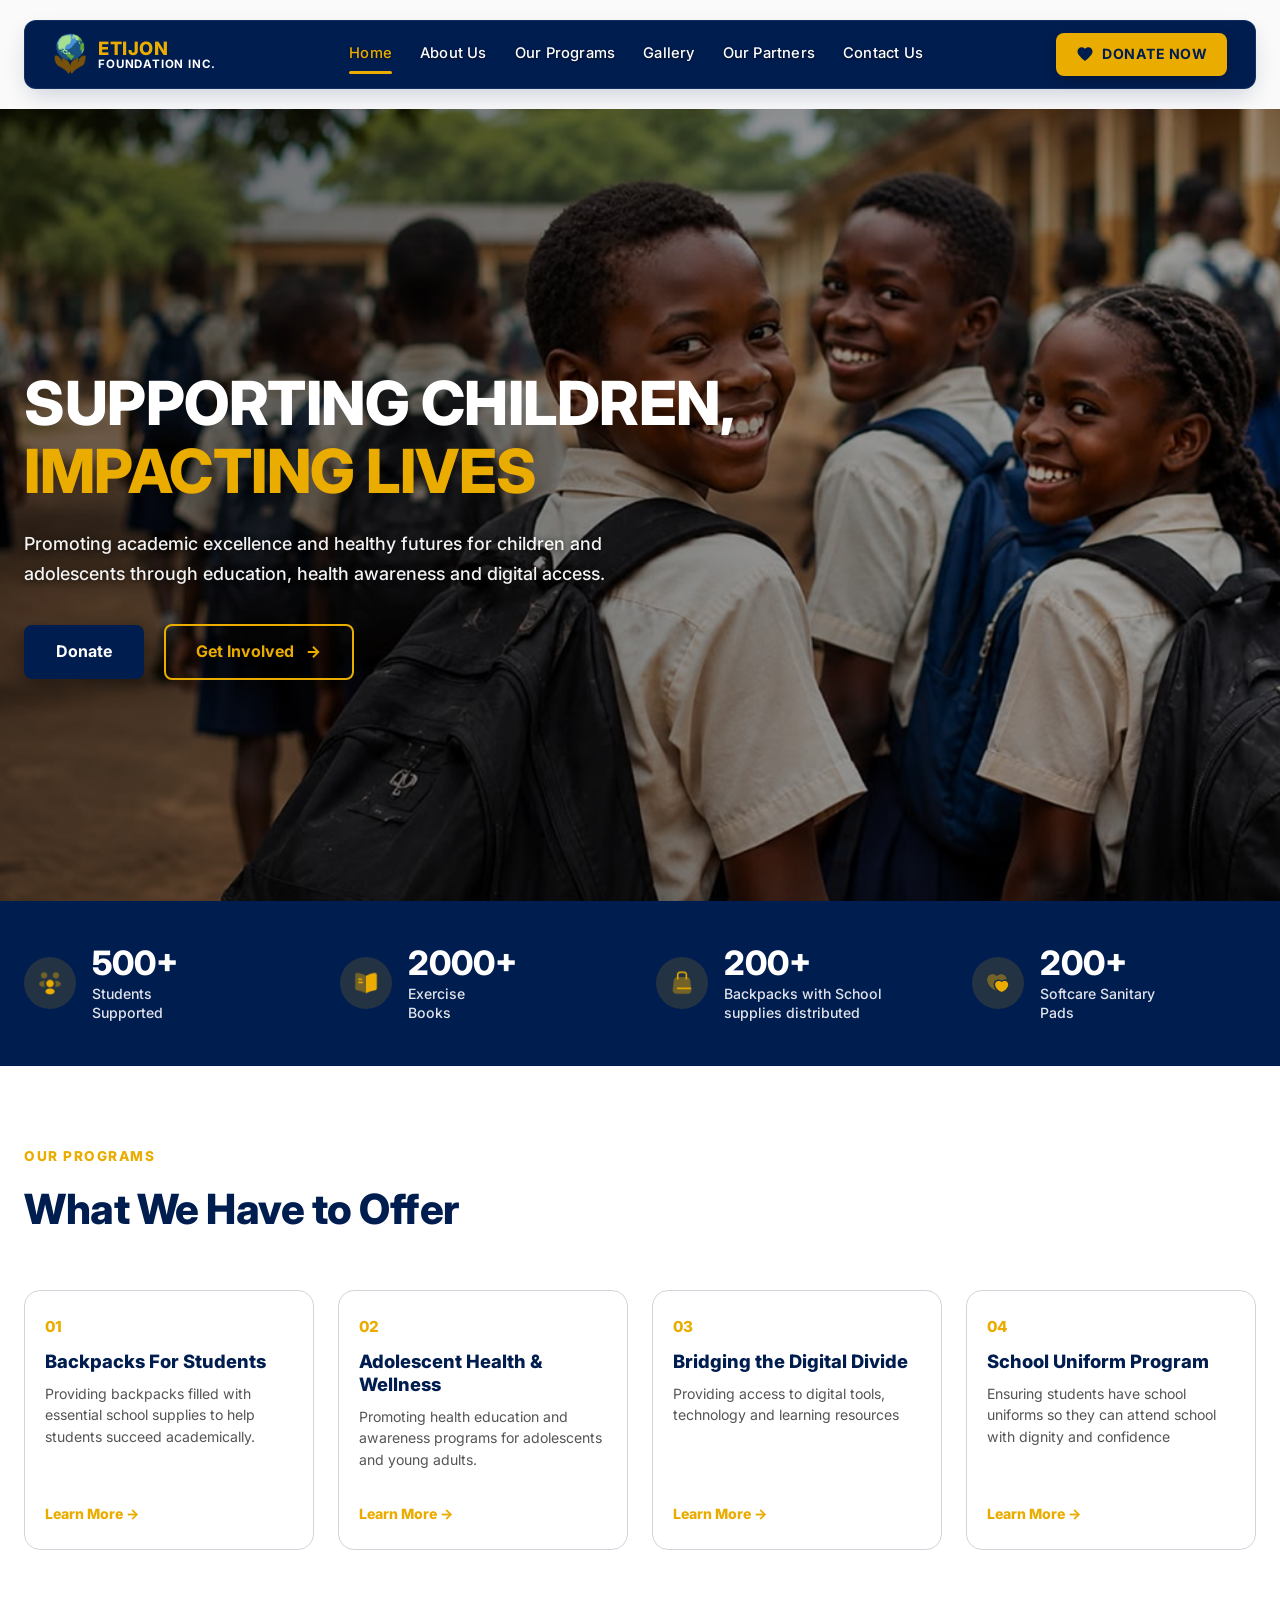
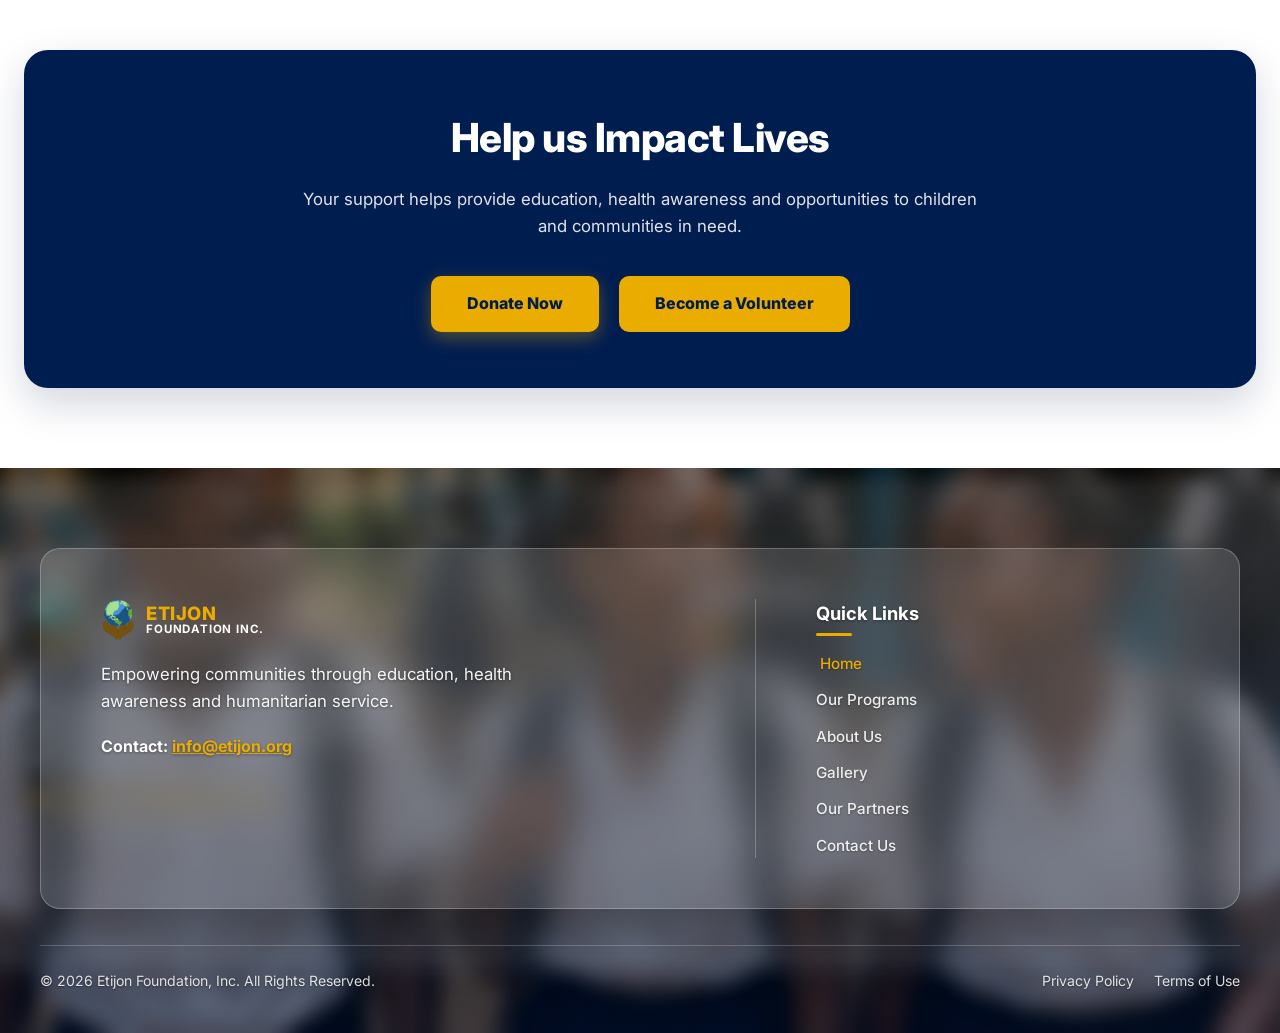
==== index.html @ 8245d009 "Add cache buster ?v=100 for home.css and verify exact 4-column Figma card grid" ====
<!DOCTYPE html>
<html lang="en">
<head>
  <meta charset="UTF-8">
  <meta name="viewport" content="width=device-width, initial-scale=1.0">
  <title>Etijon Foundation — Supporting Children, Impacting Lives</title>
  <meta name="description" content="Etijon Foundation Inc. is a registered 501(c)(3) non-profit organization dedicated to supporting children and adolescents through education, health awareness, and digital access.">
  
  <!-- Google Fonts: Inter -->
  <link rel="preconnect" href="https://fonts.googleapis.com">
  <link rel="preconnect" href="https://fonts.gstatic.com" crossorigin>
  <link href="https://fonts.googleapis.com/css2?family=Inter:wght@400;500;600;700;800&display=swap" rel="stylesheet">
  
  <!-- CSS Stylesheets -->
  <link rel="stylesheet" href="assets/css/variables.css">
  <link rel="stylesheet" href="assets/css/components.css">
  <link rel="stylesheet" href="assets/css/home.css?v=100">
</head>
<body>

  <!-- Dynamic Site Header -->
  <header class="site-header" id="header-placeholder"></header>

  <!-- Hero Section (Exact Figma Match) -->
  <section class="hero-section">
    <div class="hero-container">
      <div class="hero-content">
        <h1 class="hero-title">
          SUPPORTING CHILDREN,<br>
          <span class="text-gold">IMPACTING LIVES</span>
        </h1>
        <p class="hero-subtitle">
          Promoting academic excellence and healthy futures for children and adolescents through education, health awareness and digital access.
        </p>
        <div class="hero-actions">
          <a href="https://www.zeffy.com/en-US/donation-form/donate-to-change-lives-7439" target="_blank" rel="noopener noreferrer" class="btn-hero-primary">Donate</a>
          <a href="get-involved.html" class="btn-hero-outline">
            Get Involved
            <svg width="18" height="18" viewBox="0 0 24 24" fill="none" stroke="currentColor" stroke-width="2.5"><path d="M5 12h14M12 5l7 7-7 7"/></svg>
          </a>
        </div>
      </div>
    </div>
  </section>

  <!-- Impact Stats Banner (Exact Figma Match) -->
  <section class="impact-stats-section">
    <div class="stats-container">
      
      <!-- Stat 1 -->
      <div class="stat-card">
        <div class="stat-icon-wrapper">
          <img src="assets/images/icons/people.png" alt="Students Supported" class="stat-icon-img">
        </div>
        <div class="stat-info">
          <span class="stat-number">500+</span>
          <span class="stat-label">Students<br>Supported</span>
        </div>
      </div>

      <!-- Stat 2 -->
      <div class="stat-card">
        <div class="stat-icon-wrapper">
          <img src="assets/images/icons/book.png" alt="Exercise Books" class="stat-icon-img">
        </div>
        <div class="stat-info">
          <span class="stat-number">2000+</span>
          <span class="stat-label">Exercise<br>Books</span>
        </div>
      </div>

      <!-- Stat 3 -->
      <div class="stat-card">
        <div class="stat-icon-wrapper">
          <img src="assets/images/icons/shopping-bag.png" alt="Backpacks Distributed" class="stat-icon-img">
        </div>
        <div class="stat-info">
          <span class="stat-number">200+</span>
          <span class="stat-label">Backpacks with School<br>supplies distributed</span>
        </div>
      </div>

      <!-- Stat 4 -->
      <div class="stat-card">
        <div class="stat-icon-wrapper">
          <img src="assets/images/icons/lovely.png" alt="Sanitary Pads" class="stat-icon-img">
        </div>
        <div class="stat-info">
          <span class="stat-number">200+</span>
          <span class="stat-label">Softcare Sanitary<br>Pads</span>
        </div>
      </div>

    </div>
  </section>

  <!-- Our Programs Section (Exact Figma 4-Column Outline Cards) -->
  <section class="home-programs-section">
    <div class="section-container">
      
      <span class="section-badge">OUR PROGRAMS</span>
      <h2 class="section-heading">What We Have to Offer</h2>

      <div class="programs-4col-grid">
        
        <!-- Card 01: Backpacks For Students -->
        <a href="our-programs.html" class="program-outline-card">
          <div>
            <div class="card-num">01</div>
            <h3 class="card-title">Backpacks For Students</h3>
            <p class="card-desc">Providing backpacks filled with essential school supplies to help students succeed academically.</p>
          </div>
          <div class="card-bottom-row">
            <span class="card-link-text">Learn More &rarr;</span>
          </div>
        </a>

        <!-- Card 02: Adolescent Health & Wellness -->
        <a href="our-programs.html" class="program-outline-card">
          <div>
            <div class="card-num">02</div>
            <h3 class="card-title">Adolescent Health & Wellness</h3>
            <p class="card-desc">Promoting health education and awareness programs for adolescents and young adults.</p>
          </div>
          <div class="card-bottom-row">
            <span class="card-link-text">Learn More &rarr;</span>
          </div>
        </a>

        <!-- Card 03: Bridging the Digital Divide -->
        <a href="our-programs.html" class="program-outline-card">
          <div>
            <div class="card-num">03</div>
            <h3 class="card-title">Bridging the Digital Divide</h3>
            <p class="card-desc">Providing access to digital tools, technology and learning resources</p>
          </div>
          <div class="card-bottom-row">
            <span class="card-link-text">Learn More &rarr;</span>
          </div>
        </a>

        <!-- Card 04: School Uniform Program -->
        <a href="our-programs.html" class="program-outline-card">
          <div>
            <div class="card-num">04</div>
            <h3 class="card-title">School Uniform Program</h3>
            <p class="card-desc">Ensuring students have school uniforms so they can attend school with dignity and confidence</p>
          </div>
          <div class="card-bottom-row">
            <span class="card-link-text">Learn More &rarr;</span>
          </div>
        </a>

      </div>

    </div>
  </section>

  <!-- CTA Banner Section (Help Us Impact Lives - Exact Figma Match) -->
  <section class="cta-banner-section">
    <div class="cta-banner-container">
      <div class="cta-banner-card">
        <h2 class="cta-banner-heading">Help us Impact Lives</h2>
        <p class="cta-banner-subtitle">
          Your support helps provide education, health awareness and opportunities to children and communities in need.
        </p>
        <div class="cta-banner-actions">
          <a href="https://www.zeffy.com/en-US/donation-form/donate-to-change-lives-7439" target="_blank" rel="noopener noreferrer" class="btn-cta-gold">Donate Now</a>
          <a href="get-involved.html" class="btn-cta-gold-outline">Become a Volunteer</a>
        </div>
      </div>
    </div>
  </section>

  <!-- Dynamic Site Footer -->
  <footer class="site-footer" id="footer-placeholder"></footer>

  <!-- Component Inserter Script -->
  <script src="assets/js/header-footer.js"></script>

</body>
</html>
---- assets/css/variables.css ----
/* Etijon Foundation Design Tokens & Global CSS Variables */
@import url('https://fonts.googleapis.com/css2?family=Inter:wght@300;400;500;600;700;800;900&display=swap');

:root {
  /* Strict User Design Tokens */
  --primary-color: #001D50;
  --secondary-color: #EBAC00;
  --bg-color: #1E1E1E;
  --font-family: 'Inter', sans-serif;

  /* Neutral & Functional Colors */
  --white: #FFFFFF;
  --dark-text: #0F172A;
  --body-text: #334155;
  --muted-text: #64748B;
  --card-bg: #FFFBEB;
  --border-color: #E2E8F0;

  /* Component Dimensions & Accents */
  --nav-height: 80px;
  --radius-sm: 8px;
  --radius-md: 12px;
  --radius-lg: 20px;
  --transition-fast: 0.2s ease;
  --shadow-sm: 0 4px 6px -1px rgba(0, 0, 0, 0.1), 0 2px 4px -1px rgba(0, 0, 0, 0.06);
  --shadow-md: 0 10px 25px -5px rgba(0, 29, 80, 0.2);
  --shadow-lg: 0 20px 30px -10px rgba(0, 0, 0, 0.25);
}

*, *::before, *::after {
  box-sizing: border-box;
  margin: 0;
  padding: 0;
}

html {
  font-family: var(--font-family);
  font-size: 16px;
  scroll-behavior: smooth;
  background-color: var(--bg-color);
  color: var(--dark-text);
}

body {
  font-family: var(--font-family);
  line-height: 1.6;
  background-color: #FAFAFA;
  color: var(--body-text);
  overflow-x: hidden;
  min-height: 100vh;
  display: flex;
  flex-direction: column;
}

a {
  text-decoration: none;
  color: inherit;
  transition: color var(--transition-fast);
}

ul, ol {
  list-style: none;
}

img {
  max-width: 100%;
  height: auto;
  display: block;
}

button, input, textarea, select {
  font-family: inherit;
}
---- assets/css/components.css ----
/* Etijon Foundation Header & Footer Reusable Components CSS */

/* ==========================================================================
   SITE HEADER & NAVIGATION
   ========================================================================== */
.site-header {
  position: relative;
  top: 0;
  left: 0;
  width: 100%;
  z-index: 1000;
  padding: 20px 24px;
}

.header-container {
  max-width: 1280px;
  margin: 0 auto;
}

.main-nav {
  background-color: var(--primary-color);
  border-radius: var(--radius-md);
  padding: 12px 28px;
  display: flex;
  align-items: center;
  justify-content: space-between;
  box-shadow: var(--shadow-md);
  border: 1px solid rgba(255, 255, 255, 0.08);
}

.nav-brand {
  display: flex;
  align-items: center;
  gap: 12px;
  text-decoration: none;
}

.brand-logo-img {
  height: 42px;
  width: auto;
  object-fit: contain;
}

.brand-text {
  display: flex;
  flex-direction: column;
  line-height: 1.1;
}

.brand-name-gold {
  font-size: 1.15rem;
  font-weight: 800;
  color: var(--secondary-color);
  letter-spacing: 0.5px;
}

.brand-name-sub {
  font-size: 0.72rem;
  font-weight: 700;
  color: var(--white);
  letter-spacing: 0.8px;
}

.nav-menu {
  display: flex;
  align-items: center;
  gap: 28px;
}

.nav-link {
  color: var(--white);
  font-size: 0.92rem;
  font-weight: 500;
  padding: 6px 0;
  position: relative;
  white-space: nowrap;
  letter-spacing: 0.2px;
  text-shadow: 0 1px 3px rgba(0, 0, 0, 0.6);
}

.nav-link:hover,
.nav-link.active {
  color: var(--secondary-color);
}

.nav-link.active::after {
  content: '';
  position: absolute;
  bottom: -2px;
  left: 0;
  width: 100%;
  height: 3px;
  background-color: var(--secondary-color);
  border-radius: 2px;
}

.nav-actions {
  display: flex;
  align-items: center;
  gap: 16px;
}

.btn-donate-nav {
  background-color: var(--secondary-color);
  color: var(--primary-color);
  font-size: 0.88rem;
  font-weight: 700;
  padding: 10px 20px;
  border-radius: var(--radius-sm);
  display: inline-flex;
  align-items: center;
  gap: 8px;
  text-transform: uppercase;
  letter-spacing: 0.5px;
  box-shadow: 0 4px 12px rgba(0, 0, 0, 0.25);
  transition: transform var(--transition-fast), background-color var(--transition-fast);
}

.btn-donate-nav:hover {
  background-color: #f5b800;
  transform: translateY(-1px);
}

/* Mobile Nav Toggle Button */
.mobile-nav-toggle {
  display: none;
  background: transparent;
  border: none;
  color: var(--white);
  font-size: 1.6rem;
  cursor: pointer;
  padding: 4px;
}

/* Transparent Header Override for Homepage Hero Overlay */
header.site-header.hero-overlay {
  position: absolute !important;
  top: 0 !important;
  left: 0 !important;
  width: 100% !important;
  z-index: 1000 !important;
  background: transparent !important;
  background-color: transparent !important;
  padding: 24px 0 !important;
}

header.site-header.hero-overlay .main-nav {
  background: transparent !important;
  background-color: transparent !important;
  box-shadow: none !important;
  border: none !important;
  padding: 12px 0 !important;
}

/* Responsive Navigation */
@media (max-width: 992px) {
  .mobile-nav-toggle {
    display: block;
  }

  .nav-menu {
    position: fixed;
    top: 90px;
    left: 24px;
    right: 24px;
    background-color: var(--primary-color);
    border-radius: var(--radius-md);
    padding: 24px;
    flex-direction: column;
    align-items: flex-start;
    gap: 18px;
    box-shadow: var(--shadow-lg);
    border: 1px solid rgba(255, 255, 255, 0.1);
    display: none;
    z-index: 999;
  }

  .nav-menu.open {
    display: flex;
  }

  .nav-actions {
    margin-left: auto;
  }
}

/* ==========================================================================
   SITE FOOTER (EXACT MATCH FOR components_preview_full_1785346029315.png)
   ========================================================================== */
.site-footer {
  position: relative;
  width: 100%;
  background: url('../images/footer-bg.jpg') center center / cover no-repeat;
  padding: 80px 24px 40px;
  margin-top: auto;
  overflow: hidden;
}

.site-footer::before {
  content: '';
  position: absolute;
  inset: 0;
  background: linear-gradient(180deg, rgba(0, 0, 0, 0.15) 0%, rgba(0, 29, 80, 0.35) 100%);
  z-index: 1;
}

.footer-glass-card {
  position: relative;
  z-index: 2;
  max-width: 1200px;
  margin: 0 auto;
  background: rgba(255, 255, 255, 0.12);
  backdrop-filter: blur(14px);
  -webkit-backdrop-filter: blur(14px);
  border: 1px solid rgba(255, 255, 255, 0.25);
  border-radius: var(--radius-lg);
  padding: 50px 60px;
  color: var(--white);
  display: grid;
  grid-template-columns: 1.4fr 1fr;
  gap: 60px;
  box-shadow: 0 20px 40px rgba(0, 0, 0, 0.25);
}

.footer-brand-col {
  display: flex;
  flex-direction: column;
  gap: 20px;
}

.footer-logo {
  display: flex;
  align-items: center;
  gap: 12px;
  text-decoration: none;
}

.footer-tagline {
  font-size: 1.05rem;
  line-height: 1.6;
  color: rgba(255, 255, 255, 0.95);
  max-width: 440px;
  font-weight: 400;
  text-shadow: 0 1px 3px rgba(0, 0, 0, 0.4);
}

.footer-contact-link {
  font-size: 1rem;
  font-weight: 700;
  color: var(--white);
  text-shadow: 0 1px 3px rgba(0, 0, 0, 0.4);
}

.footer-contact-link span {
  color: var(--secondary-color);
}

.footer-links-col {
  display: flex;
  flex-direction: column;
  gap: 16px;
  border-left: 1px solid rgba(255, 255, 255, 0.25);
  padding-left: 60px;
}

.footer-heading {
  font-size: 1.15rem;
  font-weight: 700;
  color: var(--white);
  position: relative;
  padding-bottom: 8px;
  text-shadow: 0 1px 3px rgba(0, 0, 0, 0.4);
}

.footer-heading::after {
  content: '';
  position: absolute;
  bottom: 0;
  left: 0;
  width: 36px;
  height: 3px;
  background-color: var(--secondary-color);
  border-radius: 2px;
}

.footer-links-list {
  display: flex;
  flex-direction: column;
  gap: 12px;
}

.footer-link {
  color: rgba(255, 255, 255, 0.9);
  font-size: 0.95rem;
  font-weight: 500;
  text-shadow: 0 1px 2px rgba(0, 0, 0, 0.3);
  transition: color var(--transition-fast), padding-left var(--transition-fast);
}

.footer-link:hover,
.footer-link.active {
  color: var(--secondary-color);
  padding-left: 4px;
}

.footer-bottom {
  position: relative;
  z-index: 2;
  max-width: 1200px;
  margin: 36px auto 0;
  padding-top: 24px;
  border-top: 1px solid rgba(255, 255, 255, 0.2);
  display: flex;
  justify-content: space-between;
  align-items: center;
  color: rgba(255, 255, 255, 0.85);
  font-size: 0.88rem;
  text-shadow: 0 1px 2px rgba(0, 0, 0, 0.4);
}

.footer-bottom-links {
  display: flex;
  gap: 20px;
}

.footer-bottom-links a {
  color: rgba(255, 255, 255, 0.85);
}

.footer-bottom-links a:hover {
  color: var(--secondary-color);
}

@media (max-width: 768px) {
  .footer-glass-card {
    grid-template-columns: 1fr;
    padding: 36px 28px;
    gap: 36px;
  }

  .footer-links-col {
    border-left: none;
    padding-left: 0;
    border-top: 1px solid rgba(255, 255, 255, 0.25);
    padding-top: 28px;
  }

  .footer-bottom {
    flex-direction: column;
    gap: 12px;
    text-align: center;
  }
}
---- assets/css/home.css ----
/* Etijon Foundation - Homepage Specific Styles (Exact Figma Match) */

/* ==========================================================================
   HERO SECTION (EXACT FIGMA MATCH)
   ========================================================================== */
.hero-section {
  position: relative;
  width: 100%;
  min-height: 88vh;
  background: url('../images/hero-bg.jpg') center center / cover no-repeat;
  display: flex;
  align-items: center;
  overflow: hidden;
}

.hero-container {
  position: relative;
  z-index: 2;
  width: 100%;
  max-width: 1280px;
  margin: 0 auto;
  padding: 120px 24px 80px;
  color: var(--white);
}

.hero-content {
  max-width: 780px;
}

.hero-title {
  font-size: 3.8rem;
  font-weight: 800;
  line-height: 1.12;
  letter-spacing: -0.5px;
  color: var(--white);
  margin-bottom: 24px;
}

.text-gold {
  color: var(--secondary-color);
}

.hero-subtitle {
  font-size: 1.12rem;
  line-height: 1.65;
  color: rgba(255, 255, 255, 0.95);
  max-width: 660px;
  margin-bottom: 36px;
  font-weight: 500;
  text-shadow: 0 1px 6px rgba(0, 0, 0, 0.75);
}

.hero-actions {
  display: flex;
  align-items: center;
  gap: 20px;
  flex-wrap: wrap;
}

.btn-hero-primary {
  background-color: var(--primary-color);
  color: var(--white);
  font-size: 1rem;
  font-weight: 700;
  padding: 14px 32px;
  border-radius: 8px;
  display: inline-flex;
  align-items: center;
  gap: 10px;
  text-decoration: none;
  box-shadow: 0 8px 20px rgba(0, 0, 0, 0.4);
  transition: transform var(--transition-fast), background-color var(--transition-fast);
}

.btn-hero-primary:hover {
  background-color: #00286e;
  transform: translateY(-2px);
}

.btn-hero-outline {
  background: transparent;
  color: var(--secondary-color);
  border: 2px solid var(--secondary-color);
  font-size: 1rem;
  font-weight: 700;
  padding: 13px 30px;
  border-radius: 8px;
  text-decoration: none;
  display: inline-flex;
  align-items: center;
  gap: 10px;
  transition: all var(--transition-fast);
}

.btn-hero-outline:hover {
  background-color: var(--secondary-color);
  color: var(--primary-color);
  transform: translateY(-2px);
}

/* ==========================================================================
   IMPACT STATS BANNER (DARK NAVY BACKGROUND)
   ========================================================================== */
.impact-stats-section {
  background-color: var(--primary-color);
  padding: 44px 24px;
}

.stats-container {
  max-width: 1280px;
  margin: 0 auto;
  display: grid;
  grid-template-columns: repeat(4, 1fr);
  gap: 32px;
}

.stat-card {
  display: flex;
  align-items: center;
  gap: 16px;
  color: var(--white);
}

.stat-icon-wrapper {
  width: 52px;
  height: 52px;
  border-radius: 50%;
  background: rgba(235, 172, 0, 0.15);
  display: flex;
  align-items: center;
  justify-content: center;
  flex-shrink: 0;
}

.stat-icon-img {
  width: 26px;
  height: 26px;
  object-fit: contain;
}

.stat-info {
  display: flex;
  flex-direction: column;
}

.stat-number {
  font-size: 2.1rem;
  font-weight: 800;
  color: var(--white);
  line-height: 1.1;
}

.stat-label {
  font-size: 0.88rem;
  color: rgba(255, 255, 255, 0.88);
  margin-top: 4px;
  font-weight: 500;
  line-height: 1.3;
}

/* ==========================================================================
   OUR PROGRAMS SECTION (EXACT FIGMA 4-COLUMN OUTLINE CARDS)
   ========================================================================== */
.home-programs-section {
  padding: 80px 24px 100px;
  background-color: #FFFFFF;
}

.section-container {
  max-width: 1280px;
  margin: 0 auto;
}

.section-badge {
  color: var(--secondary-color);
  font-size: 0.85rem;
  font-weight: 800;
  text-transform: uppercase;
  letter-spacing: 1.5px;
  margin-bottom: 8px;
  display: block;
}

.section-heading {
  font-size: 2.6rem;
  font-weight: 800;
  color: var(--primary-color);
  margin-bottom: 48px;
  letter-spacing: -0.5px;
}

.programs-4col-grid {
  display: grid;
  grid-template-columns: repeat(4, 1fr);
  gap: 24px;
}

.program-outline-card {
  background: #FFFFFF;
  border: 1.5px solid #D1D5DB;
  border-radius: 16px;
  padding: 24px 20px;
  display: flex;
  flex-direction: column;
  justify-content: space-between;
  text-decoration: none;
  color: inherit;
  transition: transform var(--transition-fast), border-color var(--transition-fast), box-shadow var(--transition-fast);
  min-height: 260px;
}

.program-outline-card:hover {
  transform: translateY(-4px);
  border-color: var(--secondary-color);
  box-shadow: 0 12px 28px rgba(0, 29, 80, 0.1);
}

.card-num {
  font-size: 0.95rem;
  font-weight: 800;
  color: var(--secondary-color);
  margin-bottom: 10px;
}

.card-title {
  font-size: 1.15rem;
  font-weight: 800;
  color: var(--primary-color);
  line-height: 1.25;
  margin-bottom: 10px;
}

.card-desc {
  font-size: 0.88rem;
  line-height: 1.55;
  color: #555555;
  margin-bottom: 20px;
}

.card-bottom-row {
  display: flex;
  align-items: center;
  justify-content: space-between;
}

.card-link-text {
  font-size: 0.88rem;
  font-weight: 800;
  color: var(--secondary-color);
  display: inline-flex;
  align-items: center;
  gap: 4px;
}

.card-thumb-img {
  height: 60px;
  width: auto;
  max-width: 80px;
  object-fit: contain;
}

/* ==========================================================================
   CTA BANNER SECTION (HELP US IMPACT LIVES - EXACT FIGMA MATCH)
   ========================================================================== */
.cta-banner-section {
  padding: 0 24px 80px;
  background-color: #FFFFFF;
}

.cta-banner-container {
  max-width: 1280px;
  margin: 0 auto;
}

.cta-banner-card {
  background-color: var(--primary-color);
  border-radius: 24px;
  padding: 56px 40px;
  text-align: center;
  color: var(--white);
  box-shadow: 0 16px 40px rgba(0, 29, 80, 0.18);
}

.cta-banner-heading {
  font-size: 2.5rem;
  font-weight: 800;
  color: var(--white);
  margin-bottom: 16px;
  letter-spacing: -0.5px;
}

.cta-banner-subtitle {
  font-size: 1.05rem;
  color: rgba(255, 255, 255, 0.88);
  max-width: 680px;
  margin: 0 auto 36px;
  line-height: 1.6;
}

.cta-banner-actions {
  display: flex;
  align-items: center;
  justify-content: center;
  gap: 20px;
  flex-wrap: wrap;
}

.btn-cta-gold {
  background-color: var(--secondary-color);
  color: var(--primary-color);
  font-size: 1rem;
  font-weight: 800;
  padding: 15px 36px;
  border-radius: 10px;
  text-decoration: none;
  transition: transform var(--transition-fast), background-color var(--transition-fast);
  box-shadow: 0 6px 18px rgba(235, 172, 0, 0.35);
}

.btn-cta-gold:hover {
  background-color: #ffc21a;
  transform: translateY(-2px);
}

.btn-cta-gold-outline {
  background-color: var(--secondary-color);
  color: var(--primary-color);
  font-size: 1rem;
  font-weight: 800;
  padding: 15px 36px;
  border-radius: 10px;
  text-decoration: none;
  transition: transform var(--transition-fast), background-color var(--transition-fast);
}

.btn-cta-gold-outline:hover {
  background-color: #ffc21a;
  transform: translateY(-2px);
}

/* Responsive Grid */
@media (max-width: 1024px) {
  .programs-4col-grid,
  .stats-container {
    grid-template-columns: repeat(2, 1fr);
  }
}

@media (max-width: 640px) {
  .programs-4col-grid,
  .stats-container {
    grid-template-columns: 1fr;
  }
}
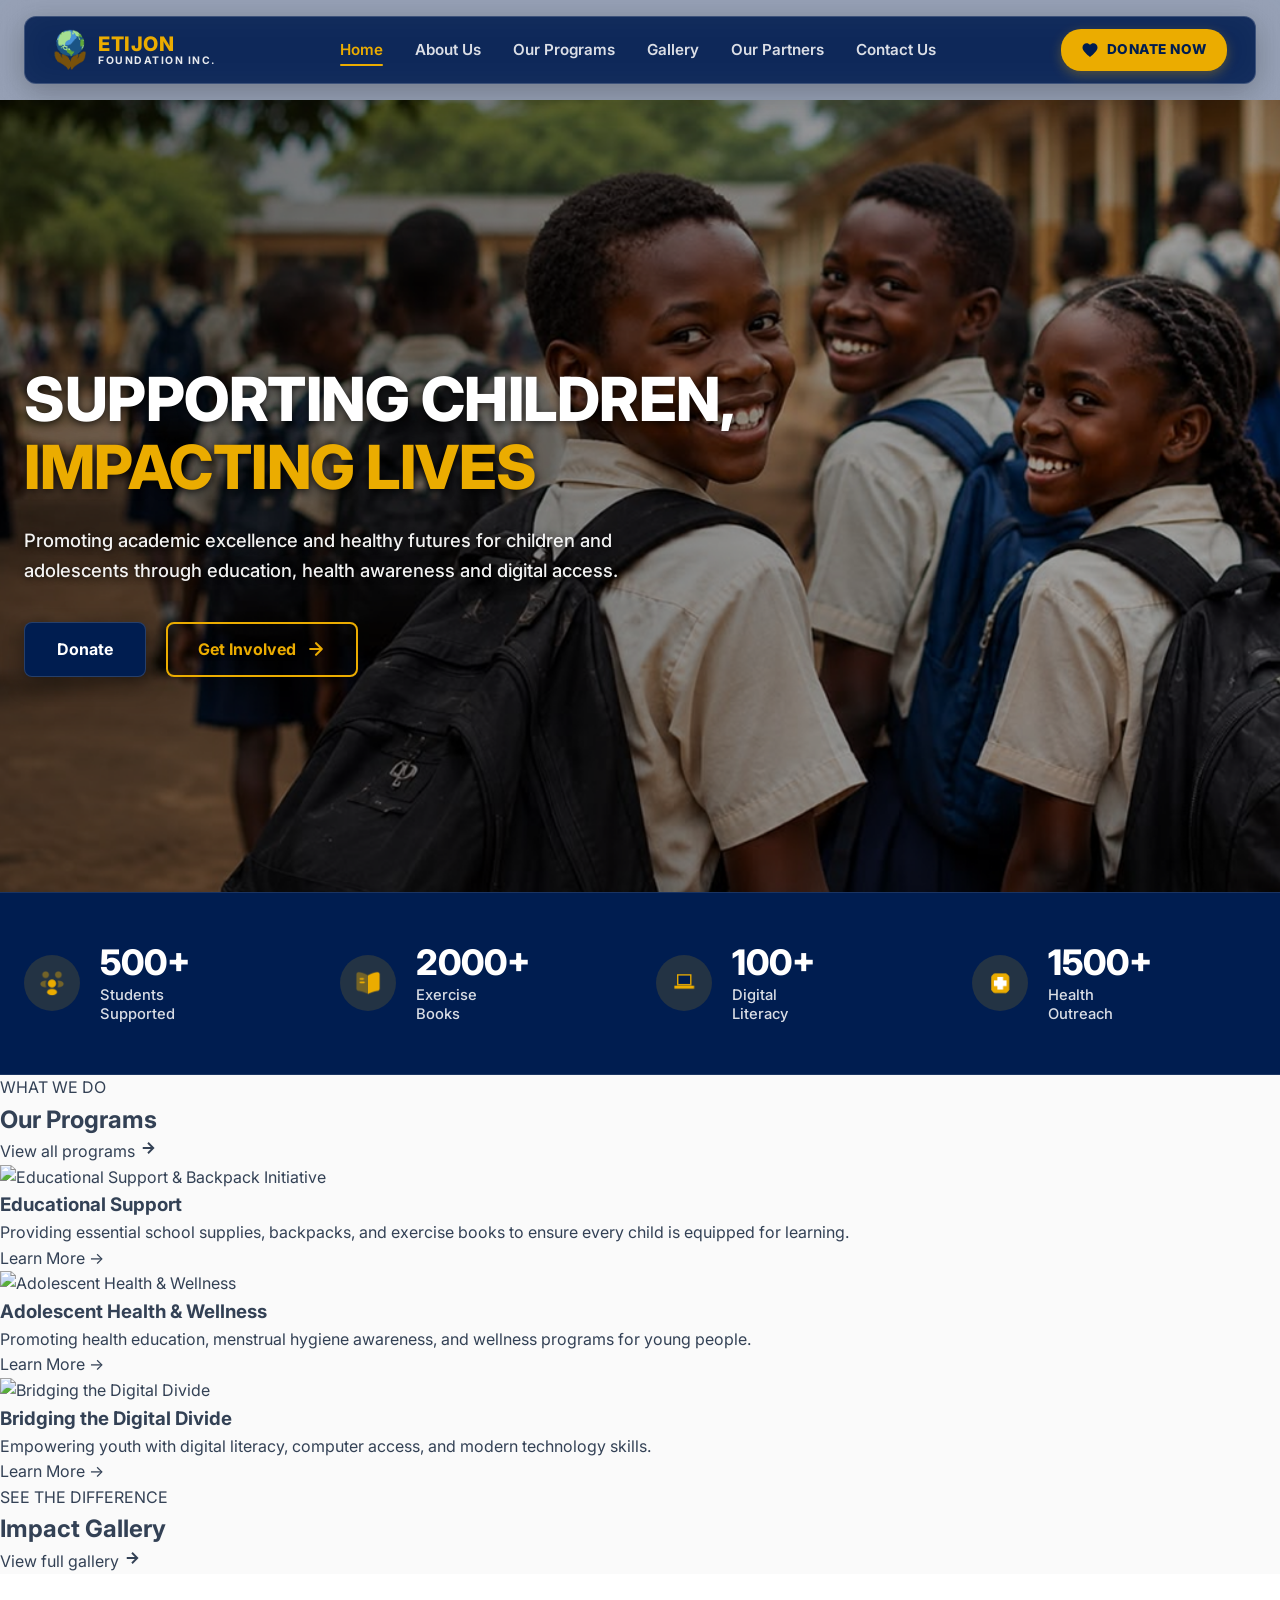
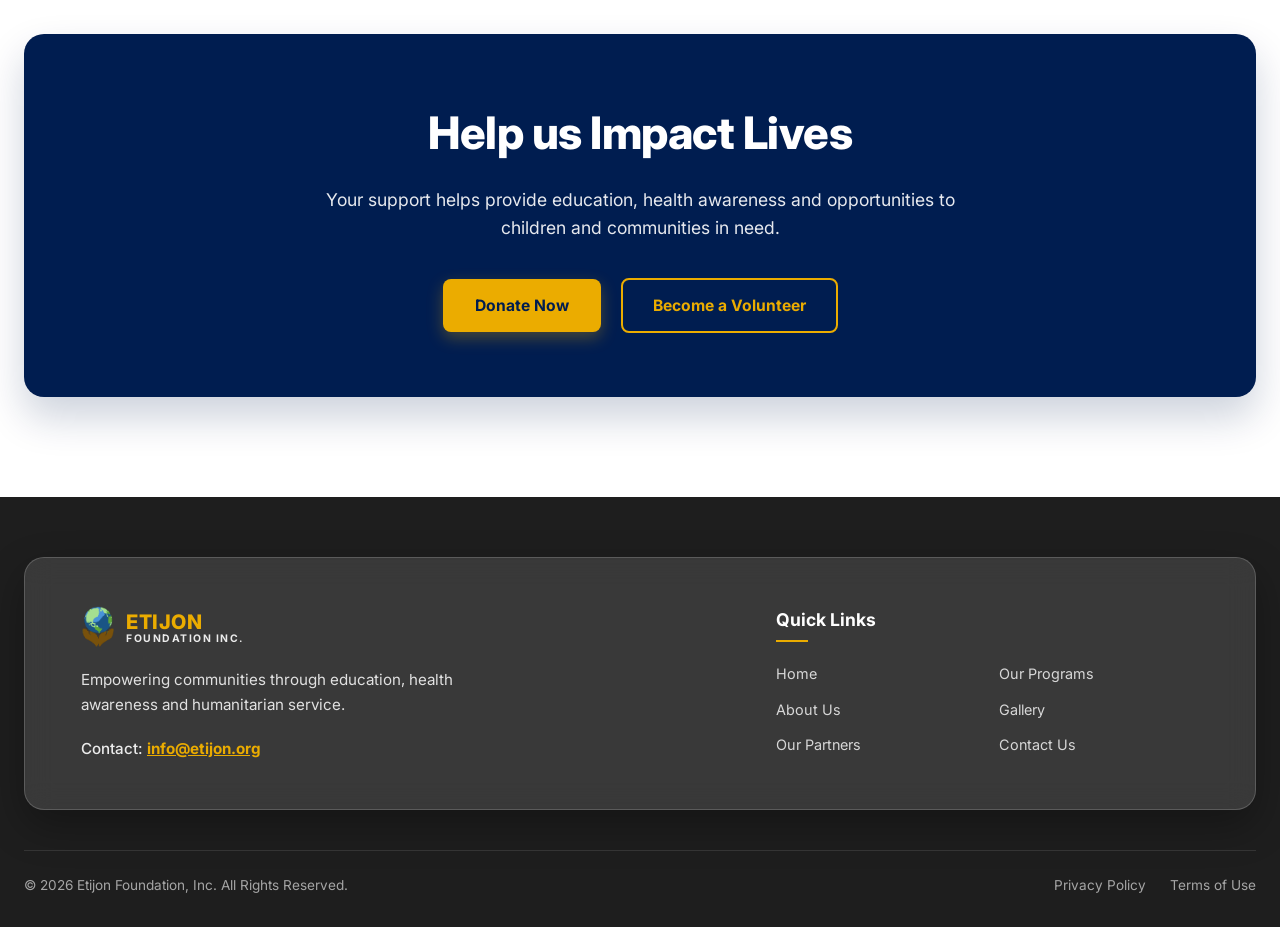
==== commit 3aa910e1: "Revert codebase to commit 6f89f86 as requested by user" ====
--- a/index.html
+++ b/index.html
@@ -14,19 +14,19 @@
   <!-- CSS Stylesheets -->
   <link rel="stylesheet" href="assets/css/variables.css">
   <link rel="stylesheet" href="assets/css/components.css">
-  <link rel="stylesheet" href="assets/css/home.css?v=100">
+  <link rel="stylesheet" href="assets/css/home.css">
 </head>
 <body>
 
-  <!-- Dynamic Site Header -->
+  <!-- Dynamic Site Header (Sticky Transparent Glass Navigation) -->
   <header class="site-header" id="header-placeholder"></header>
 
-  <!-- Hero Section (Exact Figma Match) -->
+  <!-- Hero Section -->
   <section class="hero-section">
     <div class="hero-container">
       <div class="hero-content">
         <h1 class="hero-title">
-          SUPPORTING CHILDREN,<br>
+          SUPPORTING CHILDREN,
           <span class="text-gold">IMPACTING LIVES</span>
         </h1>
         <p class="hero-subtitle">
@@ -36,18 +36,16 @@
           <a href="https://www.zeffy.com/en-US/donation-form/donate-to-change-lives-7439" target="_blank" rel="noopener noreferrer" class="btn-hero-primary">Donate</a>
           <a href="get-involved.html" class="btn-hero-outline">
             Get Involved
-            <svg width="18" height="18" viewBox="0 0 24 24" fill="none" stroke="currentColor" stroke-width="2.5"><path d="M5 12h14M12 5l7 7-7 7"/></svg>
+            <svg width="20" height="20" viewBox="0 0 24 24" fill="none" stroke="currentColor" stroke-width="2.5" stroke-linecap="round" stroke-linejoin="round"><path d="M5 12h14M12 5l7 7-7 7"/></svg>
           </a>
         </div>
       </div>
     </div>
   </section>
 
-  <!-- Impact Stats Banner (Exact Figma Match) -->
+  <!-- Impact Stats Banner -->
   <section class="impact-stats-section">
     <div class="stats-container">
-      
-      <!-- Stat 1 -->
       <div class="stat-card">
         <div class="stat-icon-wrapper">
           <img src="assets/images/icons/people.png" alt="Students Supported" class="stat-icon-img">
@@ -57,8 +55,6 @@
           <span class="stat-label">Students<br>Supported</span>
         </div>
       </div>
-
-      <!-- Stat 2 -->
       <div class="stat-card">
         <div class="stat-icon-wrapper">
           <img src="assets/images/icons/book.png" alt="Exercise Books" class="stat-icon-img">
@@ -68,95 +64,110 @@
           <span class="stat-label">Exercise<br>Books</span>
         </div>
       </div>
-
-      <!-- Stat 3 -->
       <div class="stat-card">
         <div class="stat-icon-wrapper">
-          <img src="assets/images/icons/shopping-bag.png" alt="Backpacks Distributed" class="stat-icon-img">
+          <img src="assets/images/icons/computer.png" alt="Digital Literacy" class="stat-icon-img">
         </div>
         <div class="stat-info">
-          <span class="stat-number">200+</span>
-          <span class="stat-label">Backpacks with School<br>supplies distributed</span>
+          <span class="stat-number">100+</span>
+          <span class="stat-label">Digital<br>Literacy</span>
         </div>
       </div>
-
-      <!-- Stat 4 -->
       <div class="stat-card">
         <div class="stat-icon-wrapper">
-          <img src="assets/images/icons/lovely.png" alt="Sanitary Pads" class="stat-icon-img">
+          <img src="assets/images/icons/hospital.png" alt="Health Outreach" class="stat-icon-img">
         </div>
         <div class="stat-info">
-          <span class="stat-number">200+</span>
-          <span class="stat-label">Softcare Sanitary<br>Pads</span>
+          <span class="stat-number">1500+</span>
+          <span class="stat-label">Health<br>Outreach</span>
         </div>
       </div>
-
     </div>
   </section>
 
-  <!-- Our Programs Section (Exact Figma 4-Column Outline Cards) -->
+  <!-- Our Programs Summary Section -->
   <section class="home-programs-section">
     <div class="section-container">
       
-      <span class="section-badge">OUR PROGRAMS</span>
-      <h2 class="section-heading">What We Have to Offer</h2>
+      <div class="section-header">
+        <div>
+          <span class="section-badge">WHAT WE DO</span>
+          <h2 class="section-heading">Our Programs</h2>
+        </div>
+        <a href="our-programs.html" class="link-view-all">
+          View all programs
+          <svg width="18" height="18" viewBox="0 0 24 24" fill="none" stroke="currentColor" stroke-width="2.5"><path d="M5 12h14M12 5l7 7-7 7"/></svg>
+        </a>
+      </div>
 
-      <div class="programs-4col-grid">
+      <div class="programs-cards-grid">
         
-        <!-- Card 01: Backpacks For Students -->
-        <a href="our-programs.html" class="program-outline-card">
-          <div>
-            <div class="card-num">01</div>
-            <h3 class="card-title">Backpacks For Students</h3>
-            <p class="card-desc">Providing backpacks filled with essential school supplies to help students succeed academically.</p>
+        <!-- Program Card 1: Educational Support -->
+        <div class="home-program-card">
+          <div class="program-img-wrapper">
+            <img src="assets/images/program_backpack.jpg" alt="Educational Support & Backpack Initiative" class="program-img">
           </div>
-          <div class="card-bottom-row">
-            <span class="card-link-text">Learn More &rarr;</span>
+          <div class="program-content">
+            <h3 class="program-title">Educational Support</h3>
+            <p class="program-desc">
+              Providing essential school supplies, backpacks, and exercise books to ensure every child is equipped for learning.
+            </p>
+            <a href="our-programs.html" class="program-link">Learn More &rarr;</a>
           </div>
-        </a>
+        </div>
 
-        <!-- Card 02: Adolescent Health & Wellness -->
-        <a href="our-programs.html" class="program-outline-card">
-          <div>
-            <div class="card-num">02</div>
-            <h3 class="card-title">Adolescent Health & Wellness</h3>
-            <p class="card-desc">Promoting health education and awareness programs for adolescents and young adults.</p>
+        <!-- Program Card 2: Adolescent Health -->
+        <div class="home-program-card">
+          <div class="program-img-wrapper">
+            <img src="assets/images/program_health.jpg" alt="Adolescent Health & Wellness" class="program-img">
           </div>
-          <div class="card-bottom-row">
-            <span class="card-link-text">Learn More &rarr;</span>
+          <div class="program-content">
+            <h3 class="program-title">Adolescent Health & Wellness</h3>
+            <p class="program-desc">
+              Promoting health education, menstrual hygiene awareness, and wellness programs for young people.
+            </p>
+            <a href="our-programs.html" class="program-link">Learn More &rarr;</a>
           </div>
-        </a>
+        </div>
 
-        <!-- Card 03: Bridging the Digital Divide -->
-        <a href="our-programs.html" class="program-outline-card">
-          <div>
-            <div class="card-num">03</div>
-            <h3 class="card-title">Bridging the Digital Divide</h3>
-            <p class="card-desc">Providing access to digital tools, technology and learning resources</p>
+        <!-- Program Card 3: Digital Divide -->
+        <div class="home-program-card">
+          <div class="program-img-wrapper">
+            <img src="assets/images/program_digital.jpg" alt="Bridging the Digital Divide" class="program-img">
           </div>
-          <div class="card-bottom-row">
-            <span class="card-link-text">Learn More &rarr;</span>
+          <div class="program-content">
+            <h3 class="program-title">Bridging the Digital Divide</h3>
+            <p class="program-desc">
+              Empowering youth with digital literacy, computer access, and modern technology skills.
+            </p>
+            <a href="our-programs.html" class="program-link">Learn More &rarr;</a>
           </div>
-        </a>
-
-        <!-- Card 04: School Uniform Program -->
-        <a href="our-programs.html" class="program-outline-card">
-          <div>
-            <div class="card-num">04</div>
-            <h3 class="card-title">School Uniform Program</h3>
-            <p class="card-desc">Ensuring students have school uniforms so they can attend school with dignity and confidence</p>
-          </div>
-          <div class="card-bottom-row">
-            <span class="card-link-text">Learn More &rarr;</span>
-          </div>
-        </a>
+        </div>
 
       </div>
 
     </div>
   </section>
 
-  <!-- CTA Banner Section (Help Us Impact Lives - Exact Figma Match) -->
+  <!-- Impact Gallery Section -->
+  <section class="home-gallery-section">
+    <div class="section-container">
+      
+      <div class="section-header">
+        <div>
+          <span class="section-badge">SEE THE DIFFERENCE</span>
+          <h2 class="section-heading">Impact Gallery</h2>
+        </div>
+        <a href="gallery.html" class="link-view-all">
+          View full gallery
+          <svg width="18" height="18" viewBox="0 0 24 24" fill="none" stroke="currentColor" stroke-width="2.5"><path d="M5 12h14M12 5l7 7-7 7"/></svg>
+        </a>
+      </div>
+
+    </div>
+  </section>
+
+  <!-- CTA Banner Section -->
   <section class="cta-banner-section">
     <div class="cta-banner-container">
       <div class="cta-banner-card">
--- a/assets/css/components.css
+++ b/assets/css/components.css
@@ -1,15 +1,20 @@
 /* Etijon Foundation Header & Footer Reusable Components CSS */
 
 /* ==========================================================================
-   SITE HEADER & NAVIGATION
+   SITE HEADER & STICKY TRANSPARENT NAVIGATION (ALWAYS STAYS ON TOP)
    ========================================================================== */
 .site-header {
-  position: relative;
-  top: 0;
-  left: 0;
-  width: 100%;
-  z-index: 1000;
-  padding: 20px 24px;
+  position: sticky !important;
+  top: 0 !important;
+  left: 0 !important;
+  right: 0 !important;
+  width: 100% !important;
+  z-index: 9999 !important;
+  padding: 16px 24px !important;
+  backdrop-filter: blur(16px) !important;
+  -webkit-backdrop-filter: blur(16px) !important;
+  background: rgba(0, 29, 80, 0.4) !important; /* Transparent glass top bar */
+  transition: background 0.3s ease;
 }
 
 .header-container {
@@ -18,14 +23,15 @@
 }
 
 .main-nav {
-  background-color: var(--primary-color);
+  background: rgba(0, 29, 80, 0.85); /* Translucent navy glass pill */
+  backdrop-filter: blur(16px);
   border-radius: var(--radius-md);
   padding: 12px 28px;
   display: flex;
   align-items: center;
   justify-content: space-between;
-  box-shadow: var(--shadow-md);
-  border: 1px solid rgba(255, 255, 255, 0.08);
+  box-shadow: 0 8px 32px rgba(0, 0, 0, 0.25);
+  border: 1px solid rgba(255, 255, 255, 0.18);
 }
 
 .nav-brand {
@@ -48,48 +54,50 @@
 }
 
 .brand-name-gold {
-  font-size: 1.15rem;
+  color: var(--secondary-color);
   font-weight: 800;
-  color: var(--secondary-color);
+  font-size: 1.25rem;
   letter-spacing: 0.5px;
 }
 
 .brand-name-sub {
-  font-size: 0.72rem;
+  color: var(--white);
+  font-size: 0.65rem;
   font-weight: 700;
-  color: var(--white);
-  letter-spacing: 0.8px;
+  letter-spacing: 1.5px;
+  opacity: 0.9;
 }
 
 .nav-menu {
   display: flex;
   align-items: center;
-  gap: 28px;
+  gap: 32px;
 }
 
 .nav-link {
   color: var(--white);
-  font-size: 0.92rem;
-  font-weight: 500;
-  padding: 6px 0;
-  position: relative;
-  white-space: nowrap;
-  letter-spacing: 0.2px;
-  text-shadow: 0 1px 3px rgba(0, 0, 0, 0.6);
+  font-size: 0.95rem;
+  font-weight: 600;
+  text-decoration: none;
+  opacity: 0.85;
+  transition: opacity var(--transition-fast), color var(--transition-fast);
+  position: relative;
+  padding: 4px 0;
 }
 
 .nav-link:hover,
 .nav-link.active {
+  opacity: 1;
   color: var(--secondary-color);
 }
 
 .nav-link.active::after {
   content: '';
   position: absolute;
-  bottom: -2px;
+  bottom: 0;
   left: 0;
   width: 100%;
-  height: 3px;
+  height: 2px;
   background-color: var(--secondary-color);
   border-radius: 2px;
 }
@@ -103,123 +111,98 @@
 .btn-donate-nav {
   background-color: var(--secondary-color);
   color: var(--primary-color);
-  font-size: 0.88rem;
-  font-weight: 700;
+  font-weight: 800;
+  font-size: 0.85rem;
+  letter-spacing: 0.5px;
   padding: 10px 20px;
-  border-radius: var(--radius-sm);
-  display: inline-flex;
+  border-radius: 20px;
+  text-decoration: none;
+  display: flex;
   align-items: center;
   gap: 8px;
-  text-transform: uppercase;
-  letter-spacing: 0.5px;
-  box-shadow: 0 4px 12px rgba(0, 0, 0, 0.25);
-  transition: transform var(--transition-fast), background-color var(--transition-fast);
+  transition: transform var(--transition-fast), background-color var(--transition-fast), box-shadow var(--transition-fast);
+  box-shadow: 0 4px 12px rgba(235, 172, 0, 0.3);
 }
 
 .btn-donate-nav:hover {
-  background-color: #f5b800;
+  background-color: #ffc21a;
   transform: translateY(-1px);
-}
-
-/* Mobile Nav Toggle Button */
+  box-shadow: 0 6px 16px rgba(235, 172, 0, 0.4);
+}
+
 .mobile-nav-toggle {
   display: none;
   background: transparent;
   border: none;
   color: var(--white);
-  font-size: 1.6rem;
+  font-size: 1.5rem;
   cursor: pointer;
-  padding: 4px;
-}
-
-/* Transparent Header Override for Homepage Hero Overlay */
-header.site-header.hero-overlay {
-  position: absolute !important;
-  top: 0 !important;
-  left: 0 !important;
-  width: 100% !important;
-  z-index: 1000 !important;
-  background: transparent !important;
-  background-color: transparent !important;
-  padding: 24px 0 !important;
-}
-
-header.site-header.hero-overlay .main-nav {
-  background: transparent !important;
-  background-color: transparent !important;
-  box-shadow: none !important;
-  border: none !important;
-  padding: 12px 0 !important;
 }
 
 /* Responsive Navigation */
 @media (max-width: 992px) {
-  .mobile-nav-toggle {
-    display: block;
-  }
-
   .nav-menu {
-    position: fixed;
-    top: 90px;
+    display: none;
+    position: absolute;
+    top: 100%;
     left: 24px;
     right: 24px;
     background-color: var(--primary-color);
+    flex-direction: column;
+    padding: 24px;
     border-radius: var(--radius-md);
-    padding: 24px;
-    flex-direction: column;
-    align-items: flex-start;
-    gap: 18px;
     box-shadow: var(--shadow-lg);
+    gap: 16px;
+    margin-top: 8px;
     border: 1px solid rgba(255, 255, 255, 0.1);
-    display: none;
-    z-index: 999;
   }
 
   .nav-menu.open {
     display: flex;
   }
 
-  .nav-actions {
-    margin-left: auto;
+  .mobile-nav-toggle {
+    display: block;
   }
 }
 
 /* ==========================================================================
-   SITE FOOTER (EXACT MATCH FOR components_preview_full_1785346029315.png)
+   GLASSMOPHISM SITE FOOTER
    ========================================================================== */
 .site-footer {
-  position: relative;
-  width: 100%;
-  background: url('../images/footer-bg.jpg') center center / cover no-repeat;
-  padding: 80px 24px 40px;
-  margin-top: auto;
+  background-color: var(--bg-color);
+  position: relative;
+  padding: 60px 24px 30px;
   overflow: hidden;
 }
 
+/* Footer Background Image with Dark Overlay */
 .site-footer::before {
   content: '';
   position: absolute;
   inset: 0;
-  background: linear-gradient(180deg, rgba(0, 0, 0, 0.15) 0%, rgba(0, 29, 80, 0.35) 100%);
+  background-image: url('../images/footer_bg.png');
+  background-size: cover;
+  background-position: center;
+  opacity: 0.18;
+  z-index: 0;
+}
+
+.footer-glass-card {
+  position: relative;
   z-index: 1;
-}
-
-.footer-glass-card {
-  position: relative;
-  z-index: 2;
-  max-width: 1200px;
-  margin: 0 auto;
+  max-width: 1280px;
+  margin: 0 auto 40px;
   background: rgba(255, 255, 255, 0.12);
   backdrop-filter: blur(14px);
   -webkit-backdrop-filter: blur(14px);
-  border: 1px solid rgba(255, 255, 255, 0.25);
   border-radius: var(--radius-lg);
-  padding: 50px 60px;
-  color: var(--white);
+  border: 1px solid rgba(255, 255, 255, 0.18);
+  padding: 48px 56px;
   display: grid;
-  grid-template-columns: 1.4fr 1fr;
+  grid-template-columns: 1.2fr 0.8fr;
   gap: 60px;
-  box-shadow: 0 20px 40px rgba(0, 0, 0, 0.25);
+  box-shadow: 0 16px 40px rgba(0, 0, 0, 0.3);
 }
 
 .footer-brand-col {
@@ -236,40 +219,35 @@
 }
 
 .footer-tagline {
-  font-size: 1.05rem;
+  color: rgba(255, 255, 255, 0.85);
+  font-size: 0.95rem;
   line-height: 1.6;
-  color: rgba(255, 255, 255, 0.95);
   max-width: 440px;
-  font-weight: 400;
-  text-shadow: 0 1px 3px rgba(0, 0, 0, 0.4);
 }
 
 .footer-contact-link {
-  font-size: 1rem;
-  font-weight: 700;
-  color: var(--white);
-  text-shadow: 0 1px 3px rgba(0, 0, 0, 0.4);
+  color: rgba(255, 255, 255, 0.9);
+  font-size: 0.95rem;
+  font-weight: 500;
 }
 
 .footer-contact-link span {
   color: var(--secondary-color);
+  font-weight: 700;
 }
 
 .footer-links-col {
   display: flex;
   flex-direction: column;
-  gap: 16px;
-  border-left: 1px solid rgba(255, 255, 255, 0.25);
-  padding-left: 60px;
+  gap: 20px;
 }
 
 .footer-heading {
-  font-size: 1.15rem;
+  color: var(--white);
+  font-size: 1.1rem;
   font-weight: 700;
-  color: var(--white);
   position: relative;
   padding-bottom: 8px;
-  text-shadow: 0 1px 3px rgba(0, 0, 0, 0.4);
 }
 
 .footer-heading::after {
@@ -277,74 +255,67 @@
   position: absolute;
   bottom: 0;
   left: 0;
-  width: 36px;
-  height: 3px;
+  width: 32px;
+  height: 2px;
   background-color: var(--secondary-color);
-  border-radius: 2px;
 }
 
 .footer-links-list {
-  display: flex;
-  flex-direction: column;
-  gap: 12px;
+  display: grid;
+  grid-template-columns: repeat(2, 1fr);
+  gap: 12px 24px;
 }
 
 .footer-link {
-  color: rgba(255, 255, 255, 0.9);
-  font-size: 0.95rem;
-  font-weight: 500;
-  text-shadow: 0 1px 2px rgba(0, 0, 0, 0.3);
-  transition: color var(--transition-fast), padding-left var(--transition-fast);
-}
-
-.footer-link:hover,
-.footer-link.active {
+  color: rgba(255, 255, 255, 0.8);
+  font-size: 0.9rem;
+  text-decoration: none;
+  transition: color var(--transition-fast), transform var(--transition-fast);
+}
+
+.footer-link:hover {
   color: var(--secondary-color);
-  padding-left: 4px;
+  transform: translateX(3px);
 }
 
 .footer-bottom {
   position: relative;
-  z-index: 2;
-  max-width: 1200px;
-  margin: 36px auto 0;
+  z-index: 1;
+  max-width: 1280px;
+  margin: 0 auto;
+  display: flex;
+  justify-content: space-between;
+  align-items: center;
+  color: rgba(255, 255, 255, 0.6);
+  font-size: 0.85rem;
+  border-top: 1px solid rgba(255, 255, 255, 0.1);
   padding-top: 24px;
-  border-top: 1px solid rgba(255, 255, 255, 0.2);
-  display: flex;
-  justify-content: space-between;
-  align-items: center;
-  color: rgba(255, 255, 255, 0.85);
-  font-size: 0.88rem;
-  text-shadow: 0 1px 2px rgba(0, 0, 0, 0.4);
 }
 
 .footer-bottom-links {
   display: flex;
-  gap: 20px;
+  gap: 24px;
 }
 
 .footer-bottom-links a {
-  color: rgba(255, 255, 255, 0.85);
+  color: rgba(255, 255, 255, 0.6);
+  text-decoration: none;
+  transition: color var(--transition-fast);
 }
 
 .footer-bottom-links a:hover {
-  color: var(--secondary-color);
-}
-
-@media (max-width: 768px) {
+  color: var(--white);
+}
+
+@media (max-width: 992px) {
   .footer-glass-card {
     grid-template-columns: 1fr;
-    padding: 36px 28px;
-    gap: 36px;
-  }
-
-  .footer-links-col {
-    border-left: none;
-    padding-left: 0;
-    border-top: 1px solid rgba(255, 255, 255, 0.25);
-    padding-top: 28px;
-  }
-
+    gap: 40px;
+    padding: 36px 32px;
+  }
+}
+
+@media (max-width: 640px) {
   .footer-bottom {
     flex-direction: column;
     gap: 12px;
--- a/assets/css/home.css
+++ b/assets/css/home.css
@@ -1,7 +1,7 @@
-/* Etijon Foundation - Homepage Specific Styles (Exact Figma Match) */
+/* Etijon Foundation - Homepage Specific Styles */
 
 /* ==========================================================================
-   HERO SECTION (EXACT FIGMA MATCH)
+   HERO SECTION (100% NATURAL UN-TINTED PHOTO WITH TRANSPARENT NAV)
    ========================================================================== */
 .hero-section {
   position: relative;
@@ -13,13 +13,17 @@
   overflow: hidden;
 }
 
+.hero-section::before {
+  display: none;
+}
+
 .hero-container {
   position: relative;
   z-index: 2;
   width: 100%;
   max-width: 1280px;
   margin: 0 auto;
-  padding: 120px 24px 80px;
+  padding: 140px 24px 90px;
   color: var(--white);
 }
 
@@ -34,14 +38,16 @@
   letter-spacing: -0.5px;
   color: var(--white);
   margin-bottom: 24px;
-}
-
-.text-gold {
-  color: var(--secondary-color);
+  text-shadow: 0 2px 8px rgba(0, 0, 0, 0.75);
+}
+
+.hero-title .text-gold {
+  color: var(--secondary-color);
+  display: block;
 }
 
 .hero-subtitle {
-  font-size: 1.12rem;
+  font-size: 1.15rem;
   line-height: 1.65;
   color: rgba(255, 255, 255, 0.95);
   max-width: 660px;
@@ -63,13 +69,13 @@
   font-size: 1rem;
   font-weight: 700;
   padding: 14px 32px;
-  border-radius: 8px;
+  border-radius: var(--radius-sm);
   display: inline-flex;
   align-items: center;
   gap: 10px;
-  text-decoration: none;
   box-shadow: 0 8px 20px rgba(0, 0, 0, 0.4);
   transition: transform var(--transition-fast), background-color var(--transition-fast);
+  border: 1px solid rgba(255, 255, 255, 0.15);
 }
 
 .btn-hero-primary:hover {
@@ -84,26 +90,37 @@
   font-size: 1rem;
   font-weight: 700;
   padding: 13px 30px;
-  border-radius: 8px;
-  text-decoration: none;
+  border-radius: var(--radius-sm);
   display: inline-flex;
   align-items: center;
   gap: 10px;
   transition: all var(--transition-fast);
+  text-shadow: 0 1px 4px rgba(0, 0, 0, 0.75);
 }
 
 .btn-hero-outline:hover {
   background-color: var(--secondary-color);
   color: var(--primary-color);
   transform: translateY(-2px);
+  text-shadow: none;
+}
+
+.btn-hero-outline svg {
+  transition: transform var(--transition-fast);
+}
+
+.btn-hero-outline:hover svg {
+  transform: translateX(4px);
 }
 
 /* ==========================================================================
-   IMPACT STATS BANNER (DARK NAVY BACKGROUND)
+   IMPACT STATS BANNER
    ========================================================================== */
 .impact-stats-section {
   background-color: var(--primary-color);
-  padding: 44px 24px;
+  padding: 50px 24px;
+  border-top: 1px solid rgba(255, 255, 255, 0.1);
+  border-bottom: 1px solid rgba(255, 255, 255, 0.1);
 }
 
 .stats-container {
@@ -117,13 +134,13 @@
 .stat-card {
   display: flex;
   align-items: center;
-  gap: 16px;
+  gap: 20px;
   color: var(--white);
 }
 
 .stat-icon-wrapper {
-  width: 52px;
-  height: 52px;
+  width: 56px;
+  height: 56px;
   border-radius: 50%;
   background: rgba(235, 172, 0, 0.15);
   display: flex;
@@ -133,8 +150,8 @@
 }
 
 .stat-icon-img {
-  width: 26px;
-  height: 26px;
+  width: 28px;
+  height: 28px;
   object-fit: contain;
 }
 
@@ -144,126 +161,133 @@
 }
 
 .stat-number {
-  font-size: 2.1rem;
+  font-size: 2.2rem;
   font-weight: 800;
   color: var(--white);
   line-height: 1.1;
 }
 
 .stat-label {
-  font-size: 0.88rem;
-  color: rgba(255, 255, 255, 0.88);
+  font-size: 0.92rem;
+  color: rgba(255, 255, 255, 0.85);
   margin-top: 4px;
   font-weight: 500;
   line-height: 1.3;
 }
 
 /* ==========================================================================
-   OUR PROGRAMS SECTION (EXACT FIGMA 4-COLUMN OUTLINE CARDS)
+   OUR PROGRAMS SECTION
    ========================================================================== */
-.home-programs-section {
-  padding: 80px 24px 100px;
+.programs-section {
+  padding: 100px 24px;
   background-color: #FFFFFF;
 }
 
-.section-container {
+.programs-container {
   max-width: 1280px;
   margin: 0 auto;
 }
 
-.section-badge {
-  color: var(--secondary-color);
-  font-size: 0.85rem;
-  font-weight: 800;
+.section-header-badge {
+  color: var(--secondary-color);
+  font-size: 0.9rem;
+  font-weight: 700;
   text-transform: uppercase;
   letter-spacing: 1.5px;
   margin-bottom: 8px;
   display: block;
 }
 
-.section-heading {
-  font-size: 2.6rem;
+.section-main-heading {
+  font-size: 2.5rem;
   font-weight: 800;
   color: var(--primary-color);
   margin-bottom: 48px;
   letter-spacing: -0.5px;
 }
 
-.programs-4col-grid {
+.programs-grid {
   display: grid;
   grid-template-columns: repeat(4, 1fr);
-  gap: 24px;
-}
-
-.program-outline-card {
-  background: #FFFFFF;
-  border: 1.5px solid #D1D5DB;
-  border-radius: 16px;
-  padding: 24px 20px;
+  gap: 28px;
+}
+
+.program-card {
+  background-color: #FFFFFF;
+  border: 1.5px solid rgba(0, 29, 80, 0.18);
+  border-radius: var(--radius-md);
+  padding: 32px 28px;
   display: flex;
   flex-direction: column;
   justify-content: space-between;
+  min-height: 380px;
+  transition: transform var(--transition-fast), box-shadow var(--transition-fast), border-color var(--transition-fast);
+  position: relative;
+  overflow: hidden;
+}
+
+.program-card:hover {
+  transform: translateY(-4px);
+  box-shadow: 0 16px 32px rgba(0, 29, 80, 0.12);
+  border-color: var(--secondary-color);
+}
+
+.program-card-num {
+  font-size: 1.4rem;
+  font-weight: 800;
+  color: var(--secondary-color);
+  margin-bottom: 16px;
+}
+
+.program-card-title {
+  font-size: 1.3rem;
+  font-weight: 800;
+  color: var(--primary-color);
+  margin-bottom: 12px;
+  line-height: 1.25;
+}
+
+.program-card-desc {
+  font-size: 0.94rem;
+  color: #555555;
+  line-height: 1.6;
+  margin-bottom: 24px;
+}
+
+.program-card-img-wrapper {
+  margin-top: auto;
+  margin-bottom: 20px;
+  display: flex;
+  justify-content: flex-end;
+  height: 110px;
+}
+
+.program-card-img {
+  max-height: 100%;
+  width: auto;
+  object-fit: contain;
+}
+
+.program-card-link {
+  display: inline-flex;
+  align-items: center;
+  gap: 8px;
+  color: var(--secondary-color);
+  font-weight: 700;
+  font-size: 0.95rem;
   text-decoration: none;
-  color: inherit;
-  transition: transform var(--transition-fast), border-color var(--transition-fast), box-shadow var(--transition-fast);
-  min-height: 260px;
-}
-
-.program-outline-card:hover {
-  transform: translateY(-4px);
-  border-color: var(--secondary-color);
-  box-shadow: 0 12px 28px rgba(0, 29, 80, 0.1);
-}
-
-.card-num {
-  font-size: 0.95rem;
-  font-weight: 800;
-  color: var(--secondary-color);
-  margin-bottom: 10px;
-}
-
-.card-title {
-  font-size: 1.15rem;
-  font-weight: 800;
-  color: var(--primary-color);
-  line-height: 1.25;
-  margin-bottom: 10px;
-}
-
-.card-desc {
-  font-size: 0.88rem;
-  line-height: 1.55;
-  color: #555555;
-  margin-bottom: 20px;
-}
-
-.card-bottom-row {
-  display: flex;
-  align-items: center;
-  justify-content: space-between;
-}
-
-.card-link-text {
-  font-size: 0.88rem;
-  font-weight: 800;
-  color: var(--secondary-color);
-  display: inline-flex;
-  align-items: center;
-  gap: 4px;
-}
-
-.card-thumb-img {
-  height: 60px;
-  width: auto;
-  max-width: 80px;
-  object-fit: contain;
+  transition: gap var(--transition-fast);
+}
+
+.program-card-link:hover {
+  gap: 12px;
 }
 
 /* ==========================================================================
-   CTA BANNER SECTION (HELP US IMPACT LIVES - EXACT FIGMA MATCH)
+   HELP US IMPACT LIVES CTA BANNER
    ========================================================================== */
 .cta-banner-section {
-  padding: 0 24px 80px;
+  padding: 60px 24px 100px;
   background-color: #FFFFFF;
 }
 
@@ -274,15 +298,15 @@
 
 .cta-banner-card {
   background-color: var(--primary-color);
-  border-radius: 24px;
-  padding: 56px 40px;
+  border-radius: var(--radius-lg);
+  padding: 64px 40px;
   text-align: center;
   color: var(--white);
-  box-shadow: 0 16px 40px rgba(0, 29, 80, 0.18);
+  box-shadow: 0 20px 40px rgba(0, 29, 80, 0.2);
 }
 
 .cta-banner-heading {
-  font-size: 2.5rem;
+  font-size: 2.8rem;
   font-weight: 800;
   color: var(--white);
   margin-bottom: 16px;
@@ -290,17 +314,17 @@
 }
 
 .cta-banner-subtitle {
-  font-size: 1.05rem;
-  color: rgba(255, 255, 255, 0.88);
-  max-width: 680px;
+  font-size: 1.1rem;
+  color: rgba(255, 255, 255, 0.9);
+  max-width: 640px;
   margin: 0 auto 36px;
   line-height: 1.6;
 }
 
 .cta-banner-actions {
   display: flex;
-  align-items: center;
   justify-content: center;
+  align-items: center;
   gap: 20px;
   flex-wrap: wrap;
 }
@@ -308,47 +332,71 @@
 .btn-cta-gold {
   background-color: var(--secondary-color);
   color: var(--primary-color);
-  font-size: 1rem;
-  font-weight: 800;
-  padding: 15px 36px;
-  border-radius: 10px;
-  text-decoration: none;
+  font-size: 0.98rem;
+  font-weight: 700;
+  padding: 14px 32px;
+  border-radius: var(--radius-sm);
+  box-shadow: 0 6px 16px rgba(235, 172, 0, 0.3);
   transition: transform var(--transition-fast), background-color var(--transition-fast);
-  box-shadow: 0 6px 18px rgba(235, 172, 0, 0.35);
 }
 
 .btn-cta-gold:hover {
-  background-color: #ffc21a;
+  background-color: #f5b800;
   transform: translateY(-2px);
 }
 
 .btn-cta-gold-outline {
+  background: transparent;
+  color: var(--secondary-color);
+  border: 2px solid var(--secondary-color);
+  font-size: 0.98rem;
+  font-weight: 700;
+  padding: 13px 30px;
+  border-radius: var(--radius-sm);
+  transition: all var(--transition-fast);
+}
+
+.btn-cta-gold-outline:hover {
   background-color: var(--secondary-color);
   color: var(--primary-color);
-  font-size: 1rem;
-  font-weight: 800;
-  padding: 15px 36px;
-  border-radius: 10px;
-  text-decoration: none;
-  transition: transform var(--transition-fast), background-color var(--transition-fast);
-}
-
-.btn-cta-gold-outline:hover {
-  background-color: #ffc21a;
   transform: translateY(-2px);
 }
 
-/* Responsive Grid */
+/* ==========================================================================
+   RESPONSIVE DESIGN (HOME PAGE)
+   ========================================================================== */
 @media (max-width: 1024px) {
-  .programs-4col-grid,
+  .hero-title {
+    font-size: 3rem;
+  }
+
   .stats-container {
     grid-template-columns: repeat(2, 1fr);
   }
+
+  .programs-grid {
+    grid-template-columns: repeat(2, 1fr);
+  }
 }
 
 @media (max-width: 640px) {
-  .programs-4col-grid,
+  .hero-title {
+    font-size: 2.2rem;
+  }
+
   .stats-container {
     grid-template-columns: 1fr;
   }
-}
+
+  .programs-grid {
+    grid-template-columns: 1fr;
+  }
+
+  .cta-banner-heading {
+    font-size: 2rem;
+  }
+
+  .cta-banner-card {
+    padding: 40px 20px;
+  }
+}
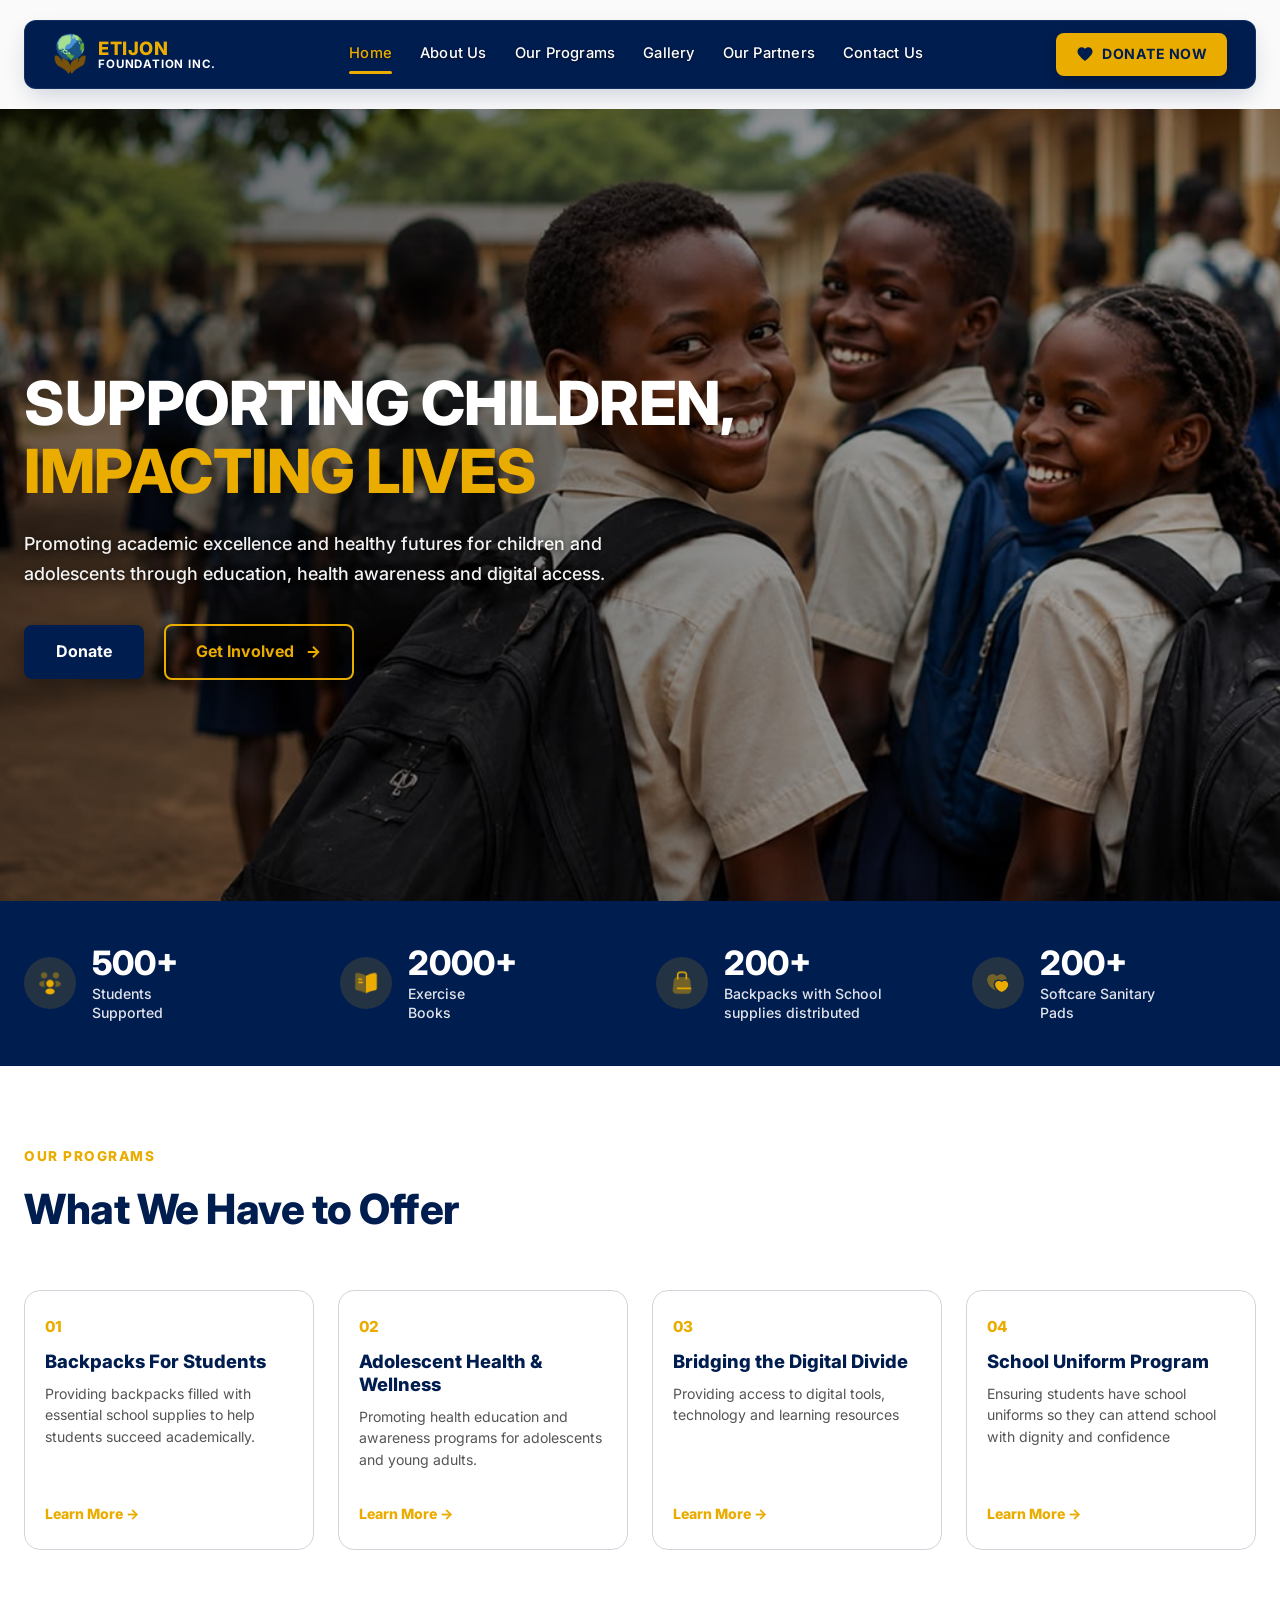
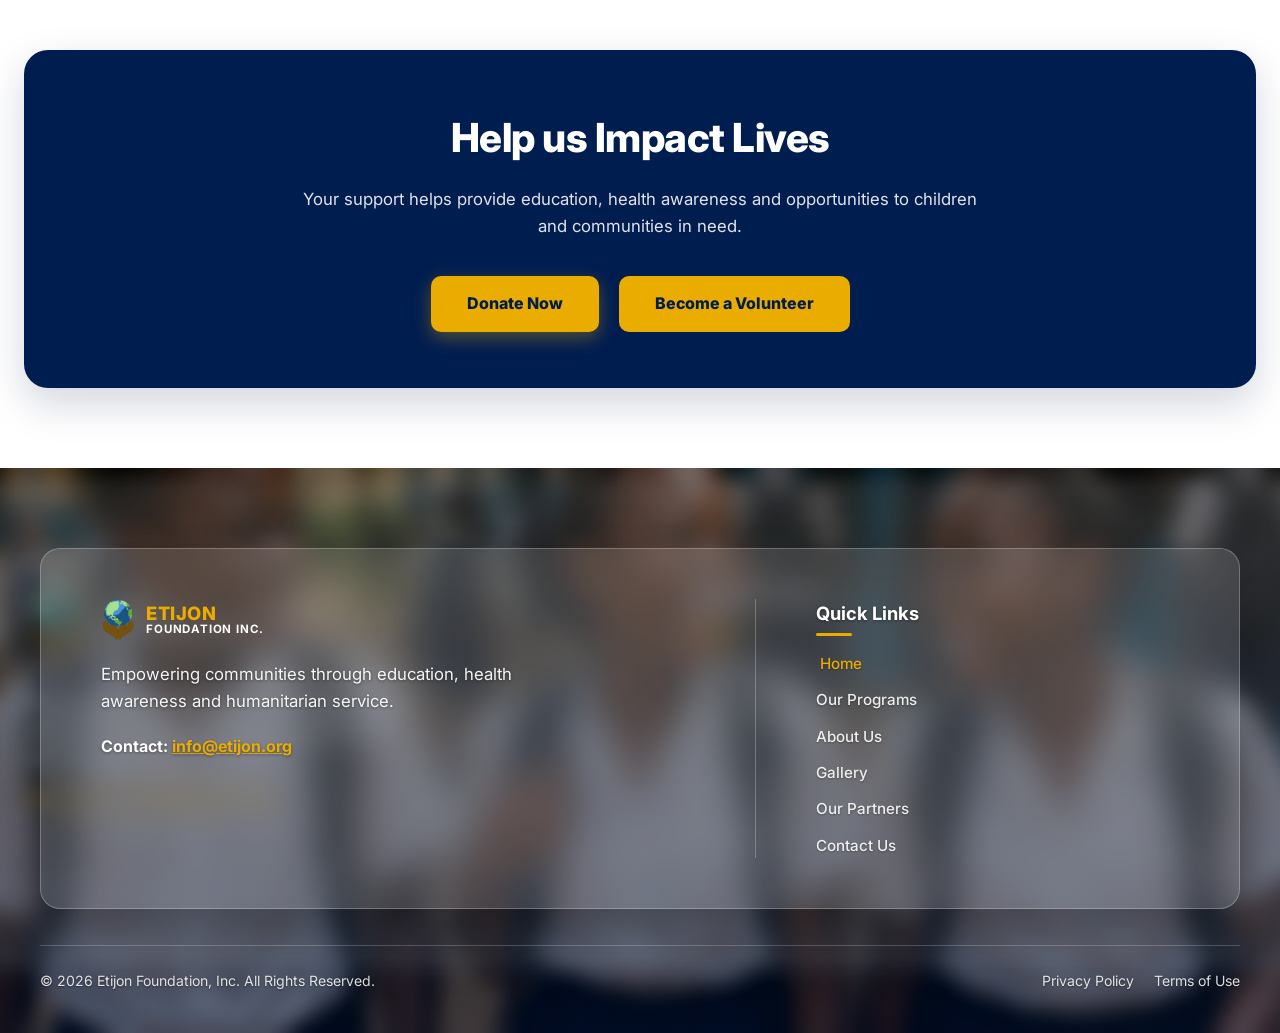
==== commit c8d07f48: "Revert codebase to commit 8245d00 (exact 4-column Figma card grid)" ====
--- a/index.html
+++ b/index.html
@@ -14,19 +14,19 @@
   <!-- CSS Stylesheets -->
   <link rel="stylesheet" href="assets/css/variables.css">
   <link rel="stylesheet" href="assets/css/components.css">
-  <link rel="stylesheet" href="assets/css/home.css">
+  <link rel="stylesheet" href="assets/css/home.css?v=100">
 </head>
 <body>
 
-  <!-- Dynamic Site Header (Sticky Transparent Glass Navigation) -->
+  <!-- Dynamic Site Header -->
   <header class="site-header" id="header-placeholder"></header>
 
-  <!-- Hero Section -->
+  <!-- Hero Section (Exact Figma Match) -->
   <section class="hero-section">
     <div class="hero-container">
       <div class="hero-content">
         <h1 class="hero-title">
-          SUPPORTING CHILDREN,
+          SUPPORTING CHILDREN,<br>
           <span class="text-gold">IMPACTING LIVES</span>
         </h1>
         <p class="hero-subtitle">
@@ -36,16 +36,18 @@
           <a href="https://www.zeffy.com/en-US/donation-form/donate-to-change-lives-7439" target="_blank" rel="noopener noreferrer" class="btn-hero-primary">Donate</a>
           <a href="get-involved.html" class="btn-hero-outline">
             Get Involved
-            <svg width="20" height="20" viewBox="0 0 24 24" fill="none" stroke="currentColor" stroke-width="2.5" stroke-linecap="round" stroke-linejoin="round"><path d="M5 12h14M12 5l7 7-7 7"/></svg>
+            <svg width="18" height="18" viewBox="0 0 24 24" fill="none" stroke="currentColor" stroke-width="2.5"><path d="M5 12h14M12 5l7 7-7 7"/></svg>
           </a>
         </div>
       </div>
     </div>
   </section>
 
-  <!-- Impact Stats Banner -->
+  <!-- Impact Stats Banner (Exact Figma Match) -->
   <section class="impact-stats-section">
     <div class="stats-container">
+      
+      <!-- Stat 1 -->
       <div class="stat-card">
         <div class="stat-icon-wrapper">
           <img src="assets/images/icons/people.png" alt="Students Supported" class="stat-icon-img">
@@ -55,6 +57,8 @@
           <span class="stat-label">Students<br>Supported</span>
         </div>
       </div>
+
+      <!-- Stat 2 -->
       <div class="stat-card">
         <div class="stat-icon-wrapper">
           <img src="assets/images/icons/book.png" alt="Exercise Books" class="stat-icon-img">
@@ -64,110 +68,95 @@
           <span class="stat-label">Exercise<br>Books</span>
         </div>
       </div>
+
+      <!-- Stat 3 -->
       <div class="stat-card">
         <div class="stat-icon-wrapper">
-          <img src="assets/images/icons/computer.png" alt="Digital Literacy" class="stat-icon-img">
+          <img src="assets/images/icons/shopping-bag.png" alt="Backpacks Distributed" class="stat-icon-img">
         </div>
         <div class="stat-info">
-          <span class="stat-number">100+</span>
-          <span class="stat-label">Digital<br>Literacy</span>
+          <span class="stat-number">200+</span>
+          <span class="stat-label">Backpacks with School<br>supplies distributed</span>
         </div>
       </div>
+
+      <!-- Stat 4 -->
       <div class="stat-card">
         <div class="stat-icon-wrapper">
-          <img src="assets/images/icons/hospital.png" alt="Health Outreach" class="stat-icon-img">
+          <img src="assets/images/icons/lovely.png" alt="Sanitary Pads" class="stat-icon-img">
         </div>
         <div class="stat-info">
-          <span class="stat-number">1500+</span>
-          <span class="stat-label">Health<br>Outreach</span>
+          <span class="stat-number">200+</span>
+          <span class="stat-label">Softcare Sanitary<br>Pads</span>
         </div>
       </div>
+
     </div>
   </section>
 
-  <!-- Our Programs Summary Section -->
+  <!-- Our Programs Section (Exact Figma 4-Column Outline Cards) -->
   <section class="home-programs-section">
     <div class="section-container">
       
-      <div class="section-header">
-        <div>
-          <span class="section-badge">WHAT WE DO</span>
-          <h2 class="section-heading">Our Programs</h2>
-        </div>
-        <a href="our-programs.html" class="link-view-all">
-          View all programs
-          <svg width="18" height="18" viewBox="0 0 24 24" fill="none" stroke="currentColor" stroke-width="2.5"><path d="M5 12h14M12 5l7 7-7 7"/></svg>
+      <span class="section-badge">OUR PROGRAMS</span>
+      <h2 class="section-heading">What We Have to Offer</h2>
+
+      <div class="programs-4col-grid">
+        
+        <!-- Card 01: Backpacks For Students -->
+        <a href="our-programs.html" class="program-outline-card">
+          <div>
+            <div class="card-num">01</div>
+            <h3 class="card-title">Backpacks For Students</h3>
+            <p class="card-desc">Providing backpacks filled with essential school supplies to help students succeed academically.</p>
+          </div>
+          <div class="card-bottom-row">
+            <span class="card-link-text">Learn More &rarr;</span>
+          </div>
         </a>
-      </div>
 
-      <div class="programs-cards-grid">
-        
-        <!-- Program Card 1: Educational Support -->
-        <div class="home-program-card">
-          <div class="program-img-wrapper">
-            <img src="assets/images/program_backpack.jpg" alt="Educational Support & Backpack Initiative" class="program-img">
+        <!-- Card 02: Adolescent Health & Wellness -->
+        <a href="our-programs.html" class="program-outline-card">
+          <div>
+            <div class="card-num">02</div>
+            <h3 class="card-title">Adolescent Health & Wellness</h3>
+            <p class="card-desc">Promoting health education and awareness programs for adolescents and young adults.</p>
           </div>
-          <div class="program-content">
-            <h3 class="program-title">Educational Support</h3>
-            <p class="program-desc">
-              Providing essential school supplies, backpacks, and exercise books to ensure every child is equipped for learning.
-            </p>
-            <a href="our-programs.html" class="program-link">Learn More &rarr;</a>
+          <div class="card-bottom-row">
+            <span class="card-link-text">Learn More &rarr;</span>
           </div>
-        </div>
+        </a>
 
-        <!-- Program Card 2: Adolescent Health -->
-        <div class="home-program-card">
-          <div class="program-img-wrapper">
-            <img src="assets/images/program_health.jpg" alt="Adolescent Health & Wellness" class="program-img">
+        <!-- Card 03: Bridging the Digital Divide -->
+        <a href="our-programs.html" class="program-outline-card">
+          <div>
+            <div class="card-num">03</div>
+            <h3 class="card-title">Bridging the Digital Divide</h3>
+            <p class="card-desc">Providing access to digital tools, technology and learning resources</p>
           </div>
-          <div class="program-content">
-            <h3 class="program-title">Adolescent Health & Wellness</h3>
-            <p class="program-desc">
-              Promoting health education, menstrual hygiene awareness, and wellness programs for young people.
-            </p>
-            <a href="our-programs.html" class="program-link">Learn More &rarr;</a>
+          <div class="card-bottom-row">
+            <span class="card-link-text">Learn More &rarr;</span>
           </div>
-        </div>
+        </a>
 
-        <!-- Program Card 3: Digital Divide -->
-        <div class="home-program-card">
-          <div class="program-img-wrapper">
-            <img src="assets/images/program_digital.jpg" alt="Bridging the Digital Divide" class="program-img">
+        <!-- Card 04: School Uniform Program -->
+        <a href="our-programs.html" class="program-outline-card">
+          <div>
+            <div class="card-num">04</div>
+            <h3 class="card-title">School Uniform Program</h3>
+            <p class="card-desc">Ensuring students have school uniforms so they can attend school with dignity and confidence</p>
           </div>
-          <div class="program-content">
-            <h3 class="program-title">Bridging the Digital Divide</h3>
-            <p class="program-desc">
-              Empowering youth with digital literacy, computer access, and modern technology skills.
-            </p>
-            <a href="our-programs.html" class="program-link">Learn More &rarr;</a>
+          <div class="card-bottom-row">
+            <span class="card-link-text">Learn More &rarr;</span>
           </div>
-        </div>
+        </a>
 
       </div>
 
     </div>
   </section>
 
-  <!-- Impact Gallery Section -->
-  <section class="home-gallery-section">
-    <div class="section-container">
-      
-      <div class="section-header">
-        <div>
-          <span class="section-badge">SEE THE DIFFERENCE</span>
-          <h2 class="section-heading">Impact Gallery</h2>
-        </div>
-        <a href="gallery.html" class="link-view-all">
-          View full gallery
-          <svg width="18" height="18" viewBox="0 0 24 24" fill="none" stroke="currentColor" stroke-width="2.5"><path d="M5 12h14M12 5l7 7-7 7"/></svg>
-        </a>
-      </div>
-
-    </div>
-  </section>
-
-  <!-- CTA Banner Section -->
+  <!-- CTA Banner Section (Help Us Impact Lives - Exact Figma Match) -->
   <section class="cta-banner-section">
     <div class="cta-banner-container">
       <div class="cta-banner-card">
--- a/assets/css/components.css
+++ b/assets/css/components.css
@@ -1,20 +1,15 @@
 /* Etijon Foundation Header & Footer Reusable Components CSS */
 
 /* ==========================================================================
-   SITE HEADER & STICKY TRANSPARENT NAVIGATION (ALWAYS STAYS ON TOP)
+   SITE HEADER & NAVIGATION
    ========================================================================== */
 .site-header {
-  position: sticky !important;
-  top: 0 !important;
-  left: 0 !important;
-  right: 0 !important;
-  width: 100% !important;
-  z-index: 9999 !important;
-  padding: 16px 24px !important;
-  backdrop-filter: blur(16px) !important;
-  -webkit-backdrop-filter: blur(16px) !important;
-  background: rgba(0, 29, 80, 0.4) !important; /* Transparent glass top bar */
-  transition: background 0.3s ease;
+  position: relative;
+  top: 0;
+  left: 0;
+  width: 100%;
+  z-index: 1000;
+  padding: 20px 24px;
 }
 
 .header-container {
@@ -23,15 +18,14 @@
 }
 
 .main-nav {
-  background: rgba(0, 29, 80, 0.85); /* Translucent navy glass pill */
-  backdrop-filter: blur(16px);
+  background-color: var(--primary-color);
   border-radius: var(--radius-md);
   padding: 12px 28px;
   display: flex;
   align-items: center;
   justify-content: space-between;
-  box-shadow: 0 8px 32px rgba(0, 0, 0, 0.25);
-  border: 1px solid rgba(255, 255, 255, 0.18);
+  box-shadow: var(--shadow-md);
+  border: 1px solid rgba(255, 255, 255, 0.08);
 }
 
 .nav-brand {
@@ -54,50 +48,48 @@
 }
 
 .brand-name-gold {
-  color: var(--secondary-color);
+  font-size: 1.15rem;
   font-weight: 800;
-  font-size: 1.25rem;
+  color: var(--secondary-color);
   letter-spacing: 0.5px;
 }
 
 .brand-name-sub {
-  color: var(--white);
-  font-size: 0.65rem;
+  font-size: 0.72rem;
   font-weight: 700;
-  letter-spacing: 1.5px;
-  opacity: 0.9;
+  color: var(--white);
+  letter-spacing: 0.8px;
 }
 
 .nav-menu {
   display: flex;
   align-items: center;
-  gap: 32px;
+  gap: 28px;
 }
 
 .nav-link {
   color: var(--white);
-  font-size: 0.95rem;
-  font-weight: 600;
-  text-decoration: none;
-  opacity: 0.85;
-  transition: opacity var(--transition-fast), color var(--transition-fast);
-  position: relative;
-  padding: 4px 0;
+  font-size: 0.92rem;
+  font-weight: 500;
+  padding: 6px 0;
+  position: relative;
+  white-space: nowrap;
+  letter-spacing: 0.2px;
+  text-shadow: 0 1px 3px rgba(0, 0, 0, 0.6);
 }
 
 .nav-link:hover,
 .nav-link.active {
-  opacity: 1;
   color: var(--secondary-color);
 }
 
 .nav-link.active::after {
   content: '';
   position: absolute;
-  bottom: 0;
+  bottom: -2px;
   left: 0;
   width: 100%;
-  height: 2px;
+  height: 3px;
   background-color: var(--secondary-color);
   border-radius: 2px;
 }
@@ -111,98 +103,123 @@
 .btn-donate-nav {
   background-color: var(--secondary-color);
   color: var(--primary-color);
-  font-weight: 800;
-  font-size: 0.85rem;
+  font-size: 0.88rem;
+  font-weight: 700;
+  padding: 10px 20px;
+  border-radius: var(--radius-sm);
+  display: inline-flex;
+  align-items: center;
+  gap: 8px;
+  text-transform: uppercase;
   letter-spacing: 0.5px;
-  padding: 10px 20px;
-  border-radius: 20px;
-  text-decoration: none;
-  display: flex;
-  align-items: center;
-  gap: 8px;
-  transition: transform var(--transition-fast), background-color var(--transition-fast), box-shadow var(--transition-fast);
-  box-shadow: 0 4px 12px rgba(235, 172, 0, 0.3);
+  box-shadow: 0 4px 12px rgba(0, 0, 0, 0.25);
+  transition: transform var(--transition-fast), background-color var(--transition-fast);
 }
 
 .btn-donate-nav:hover {
-  background-color: #ffc21a;
+  background-color: #f5b800;
   transform: translateY(-1px);
-  box-shadow: 0 6px 16px rgba(235, 172, 0, 0.4);
-}
-
+}
+
+/* Mobile Nav Toggle Button */
 .mobile-nav-toggle {
   display: none;
   background: transparent;
   border: none;
   color: var(--white);
-  font-size: 1.5rem;
+  font-size: 1.6rem;
   cursor: pointer;
+  padding: 4px;
+}
+
+/* Transparent Header Override for Homepage Hero Overlay */
+header.site-header.hero-overlay {
+  position: absolute !important;
+  top: 0 !important;
+  left: 0 !important;
+  width: 100% !important;
+  z-index: 1000 !important;
+  background: transparent !important;
+  background-color: transparent !important;
+  padding: 24px 0 !important;
+}
+
+header.site-header.hero-overlay .main-nav {
+  background: transparent !important;
+  background-color: transparent !important;
+  box-shadow: none !important;
+  border: none !important;
+  padding: 12px 0 !important;
 }
 
 /* Responsive Navigation */
 @media (max-width: 992px) {
+  .mobile-nav-toggle {
+    display: block;
+  }
+
   .nav-menu {
-    display: none;
-    position: absolute;
-    top: 100%;
+    position: fixed;
+    top: 90px;
     left: 24px;
     right: 24px;
     background-color: var(--primary-color);
+    border-radius: var(--radius-md);
+    padding: 24px;
     flex-direction: column;
-    padding: 24px;
-    border-radius: var(--radius-md);
+    align-items: flex-start;
+    gap: 18px;
     box-shadow: var(--shadow-lg);
-    gap: 16px;
-    margin-top: 8px;
     border: 1px solid rgba(255, 255, 255, 0.1);
+    display: none;
+    z-index: 999;
   }
 
   .nav-menu.open {
     display: flex;
   }
 
-  .mobile-nav-toggle {
-    display: block;
+  .nav-actions {
+    margin-left: auto;
   }
 }
 
 /* ==========================================================================
-   GLASSMOPHISM SITE FOOTER
+   SITE FOOTER (EXACT MATCH FOR components_preview_full_1785346029315.png)
    ========================================================================== */
 .site-footer {
-  background-color: var(--bg-color);
-  position: relative;
-  padding: 60px 24px 30px;
+  position: relative;
+  width: 100%;
+  background: url('../images/footer-bg.jpg') center center / cover no-repeat;
+  padding: 80px 24px 40px;
+  margin-top: auto;
   overflow: hidden;
 }
 
-/* Footer Background Image with Dark Overlay */
 .site-footer::before {
   content: '';
   position: absolute;
   inset: 0;
-  background-image: url('../images/footer_bg.png');
-  background-size: cover;
-  background-position: center;
-  opacity: 0.18;
-  z-index: 0;
+  background: linear-gradient(180deg, rgba(0, 0, 0, 0.15) 0%, rgba(0, 29, 80, 0.35) 100%);
+  z-index: 1;
 }
 
 .footer-glass-card {
   position: relative;
-  z-index: 1;
-  max-width: 1280px;
-  margin: 0 auto 40px;
+  z-index: 2;
+  max-width: 1200px;
+  margin: 0 auto;
   background: rgba(255, 255, 255, 0.12);
   backdrop-filter: blur(14px);
   -webkit-backdrop-filter: blur(14px);
+  border: 1px solid rgba(255, 255, 255, 0.25);
   border-radius: var(--radius-lg);
-  border: 1px solid rgba(255, 255, 255, 0.18);
-  padding: 48px 56px;
+  padding: 50px 60px;
+  color: var(--white);
   display: grid;
-  grid-template-columns: 1.2fr 0.8fr;
+  grid-template-columns: 1.4fr 1fr;
   gap: 60px;
-  box-shadow: 0 16px 40px rgba(0, 0, 0, 0.3);
+  box-shadow: 0 20px 40px rgba(0, 0, 0, 0.25);
 }
 
 .footer-brand-col {
@@ -219,35 +236,40 @@
 }
 
 .footer-tagline {
-  color: rgba(255, 255, 255, 0.85);
-  font-size: 0.95rem;
+  font-size: 1.05rem;
   line-height: 1.6;
+  color: rgba(255, 255, 255, 0.95);
   max-width: 440px;
+  font-weight: 400;
+  text-shadow: 0 1px 3px rgba(0, 0, 0, 0.4);
 }
 
 .footer-contact-link {
-  color: rgba(255, 255, 255, 0.9);
-  font-size: 0.95rem;
-  font-weight: 500;
+  font-size: 1rem;
+  font-weight: 700;
+  color: var(--white);
+  text-shadow: 0 1px 3px rgba(0, 0, 0, 0.4);
 }
 
 .footer-contact-link span {
   color: var(--secondary-color);
+}
+
+.footer-links-col {
+  display: flex;
+  flex-direction: column;
+  gap: 16px;
+  border-left: 1px solid rgba(255, 255, 255, 0.25);
+  padding-left: 60px;
+}
+
+.footer-heading {
+  font-size: 1.15rem;
   font-weight: 700;
-}
-
-.footer-links-col {
-  display: flex;
-  flex-direction: column;
-  gap: 20px;
-}
-
-.footer-heading {
-  color: var(--white);
-  font-size: 1.1rem;
-  font-weight: 700;
+  color: var(--white);
   position: relative;
   padding-bottom: 8px;
+  text-shadow: 0 1px 3px rgba(0, 0, 0, 0.4);
 }
 
 .footer-heading::after {
@@ -255,67 +277,74 @@
   position: absolute;
   bottom: 0;
   left: 0;
-  width: 32px;
-  height: 2px;
+  width: 36px;
+  height: 3px;
   background-color: var(--secondary-color);
+  border-radius: 2px;
 }
 
 .footer-links-list {
-  display: grid;
-  grid-template-columns: repeat(2, 1fr);
-  gap: 12px 24px;
+  display: flex;
+  flex-direction: column;
+  gap: 12px;
 }
 
 .footer-link {
-  color: rgba(255, 255, 255, 0.8);
-  font-size: 0.9rem;
-  text-decoration: none;
-  transition: color var(--transition-fast), transform var(--transition-fast);
-}
-
-.footer-link:hover {
-  color: var(--secondary-color);
-  transform: translateX(3px);
+  color: rgba(255, 255, 255, 0.9);
+  font-size: 0.95rem;
+  font-weight: 500;
+  text-shadow: 0 1px 2px rgba(0, 0, 0, 0.3);
+  transition: color var(--transition-fast), padding-left var(--transition-fast);
+}
+
+.footer-link:hover,
+.footer-link.active {
+  color: var(--secondary-color);
+  padding-left: 4px;
 }
 
 .footer-bottom {
   position: relative;
-  z-index: 1;
-  max-width: 1280px;
-  margin: 0 auto;
+  z-index: 2;
+  max-width: 1200px;
+  margin: 36px auto 0;
+  padding-top: 24px;
+  border-top: 1px solid rgba(255, 255, 255, 0.2);
   display: flex;
   justify-content: space-between;
   align-items: center;
-  color: rgba(255, 255, 255, 0.6);
-  font-size: 0.85rem;
-  border-top: 1px solid rgba(255, 255, 255, 0.1);
-  padding-top: 24px;
+  color: rgba(255, 255, 255, 0.85);
+  font-size: 0.88rem;
+  text-shadow: 0 1px 2px rgba(0, 0, 0, 0.4);
 }
 
 .footer-bottom-links {
   display: flex;
-  gap: 24px;
+  gap: 20px;
 }
 
 .footer-bottom-links a {
-  color: rgba(255, 255, 255, 0.6);
-  text-decoration: none;
-  transition: color var(--transition-fast);
+  color: rgba(255, 255, 255, 0.85);
 }
 
 .footer-bottom-links a:hover {
-  color: var(--white);
-}
-
-@media (max-width: 992px) {
+  color: var(--secondary-color);
+}
+
+@media (max-width: 768px) {
   .footer-glass-card {
     grid-template-columns: 1fr;
-    gap: 40px;
-    padding: 36px 32px;
-  }
-}
-
-@media (max-width: 640px) {
+    padding: 36px 28px;
+    gap: 36px;
+  }
+
+  .footer-links-col {
+    border-left: none;
+    padding-left: 0;
+    border-top: 1px solid rgba(255, 255, 255, 0.25);
+    padding-top: 28px;
+  }
+
   .footer-bottom {
     flex-direction: column;
     gap: 12px;
--- a/assets/css/home.css
+++ b/assets/css/home.css
@@ -1,7 +1,7 @@
-/* Etijon Foundation - Homepage Specific Styles */
+/* Etijon Foundation - Homepage Specific Styles (Exact Figma Match) */
 
 /* ==========================================================================
-   HERO SECTION (100% NATURAL UN-TINTED PHOTO WITH TRANSPARENT NAV)
+   HERO SECTION (EXACT FIGMA MATCH)
    ========================================================================== */
 .hero-section {
   position: relative;
@@ -13,17 +13,13 @@
   overflow: hidden;
 }
 
-.hero-section::before {
-  display: none;
-}
-
 .hero-container {
   position: relative;
   z-index: 2;
   width: 100%;
   max-width: 1280px;
   margin: 0 auto;
-  padding: 140px 24px 90px;
+  padding: 120px 24px 80px;
   color: var(--white);
 }
 
@@ -38,16 +34,14 @@
   letter-spacing: -0.5px;
   color: var(--white);
   margin-bottom: 24px;
-  text-shadow: 0 2px 8px rgba(0, 0, 0, 0.75);
-}
-
-.hero-title .text-gold {
-  color: var(--secondary-color);
-  display: block;
+}
+
+.text-gold {
+  color: var(--secondary-color);
 }
 
 .hero-subtitle {
-  font-size: 1.15rem;
+  font-size: 1.12rem;
   line-height: 1.65;
   color: rgba(255, 255, 255, 0.95);
   max-width: 660px;
@@ -69,13 +63,13 @@
   font-size: 1rem;
   font-weight: 700;
   padding: 14px 32px;
-  border-radius: var(--radius-sm);
+  border-radius: 8px;
   display: inline-flex;
   align-items: center;
   gap: 10px;
+  text-decoration: none;
   box-shadow: 0 8px 20px rgba(0, 0, 0, 0.4);
   transition: transform var(--transition-fast), background-color var(--transition-fast);
-  border: 1px solid rgba(255, 255, 255, 0.15);
 }
 
 .btn-hero-primary:hover {
@@ -90,37 +84,26 @@
   font-size: 1rem;
   font-weight: 700;
   padding: 13px 30px;
-  border-radius: var(--radius-sm);
+  border-radius: 8px;
+  text-decoration: none;
   display: inline-flex;
   align-items: center;
   gap: 10px;
   transition: all var(--transition-fast);
-  text-shadow: 0 1px 4px rgba(0, 0, 0, 0.75);
 }
 
 .btn-hero-outline:hover {
   background-color: var(--secondary-color);
   color: var(--primary-color);
   transform: translateY(-2px);
-  text-shadow: none;
-}
-
-.btn-hero-outline svg {
-  transition: transform var(--transition-fast);
-}
-
-.btn-hero-outline:hover svg {
-  transform: translateX(4px);
 }
 
 /* ==========================================================================
-   IMPACT STATS BANNER
+   IMPACT STATS BANNER (DARK NAVY BACKGROUND)
    ========================================================================== */
 .impact-stats-section {
   background-color: var(--primary-color);
-  padding: 50px 24px;
-  border-top: 1px solid rgba(255, 255, 255, 0.1);
-  border-bottom: 1px solid rgba(255, 255, 255, 0.1);
+  padding: 44px 24px;
 }
 
 .stats-container {
@@ -134,13 +117,13 @@
 .stat-card {
   display: flex;
   align-items: center;
-  gap: 20px;
+  gap: 16px;
   color: var(--white);
 }
 
 .stat-icon-wrapper {
-  width: 56px;
-  height: 56px;
+  width: 52px;
+  height: 52px;
   border-radius: 50%;
   background: rgba(235, 172, 0, 0.15);
   display: flex;
@@ -150,8 +133,8 @@
 }
 
 .stat-icon-img {
-  width: 28px;
-  height: 28px;
+  width: 26px;
+  height: 26px;
   object-fit: contain;
 }
 
@@ -161,133 +144,126 @@
 }
 
 .stat-number {
-  font-size: 2.2rem;
+  font-size: 2.1rem;
   font-weight: 800;
   color: var(--white);
   line-height: 1.1;
 }
 
 .stat-label {
-  font-size: 0.92rem;
-  color: rgba(255, 255, 255, 0.85);
+  font-size: 0.88rem;
+  color: rgba(255, 255, 255, 0.88);
   margin-top: 4px;
   font-weight: 500;
   line-height: 1.3;
 }
 
 /* ==========================================================================
-   OUR PROGRAMS SECTION
+   OUR PROGRAMS SECTION (EXACT FIGMA 4-COLUMN OUTLINE CARDS)
    ========================================================================== */
-.programs-section {
-  padding: 100px 24px;
+.home-programs-section {
+  padding: 80px 24px 100px;
   background-color: #FFFFFF;
 }
 
-.programs-container {
+.section-container {
   max-width: 1280px;
   margin: 0 auto;
 }
 
-.section-header-badge {
-  color: var(--secondary-color);
-  font-size: 0.9rem;
-  font-weight: 700;
+.section-badge {
+  color: var(--secondary-color);
+  font-size: 0.85rem;
+  font-weight: 800;
   text-transform: uppercase;
   letter-spacing: 1.5px;
   margin-bottom: 8px;
   display: block;
 }
 
-.section-main-heading {
-  font-size: 2.5rem;
+.section-heading {
+  font-size: 2.6rem;
   font-weight: 800;
   color: var(--primary-color);
   margin-bottom: 48px;
   letter-spacing: -0.5px;
 }
 
-.programs-grid {
+.programs-4col-grid {
   display: grid;
   grid-template-columns: repeat(4, 1fr);
-  gap: 28px;
-}
-
-.program-card {
-  background-color: #FFFFFF;
-  border: 1.5px solid rgba(0, 29, 80, 0.18);
-  border-radius: var(--radius-md);
-  padding: 32px 28px;
+  gap: 24px;
+}
+
+.program-outline-card {
+  background: #FFFFFF;
+  border: 1.5px solid #D1D5DB;
+  border-radius: 16px;
+  padding: 24px 20px;
   display: flex;
   flex-direction: column;
   justify-content: space-between;
-  min-height: 380px;
-  transition: transform var(--transition-fast), box-shadow var(--transition-fast), border-color var(--transition-fast);
-  position: relative;
-  overflow: hidden;
-}
-
-.program-card:hover {
+  text-decoration: none;
+  color: inherit;
+  transition: transform var(--transition-fast), border-color var(--transition-fast), box-shadow var(--transition-fast);
+  min-height: 260px;
+}
+
+.program-outline-card:hover {
   transform: translateY(-4px);
-  box-shadow: 0 16px 32px rgba(0, 29, 80, 0.12);
   border-color: var(--secondary-color);
-}
-
-.program-card-num {
-  font-size: 1.4rem;
-  font-weight: 800;
-  color: var(--secondary-color);
-  margin-bottom: 16px;
-}
-
-.program-card-title {
-  font-size: 1.3rem;
-  font-weight: 800;
-  color: var(--primary-color);
-  margin-bottom: 12px;
+  box-shadow: 0 12px 28px rgba(0, 29, 80, 0.1);
+}
+
+.card-num {
+  font-size: 0.95rem;
+  font-weight: 800;
+  color: var(--secondary-color);
+  margin-bottom: 10px;
+}
+
+.card-title {
+  font-size: 1.15rem;
+  font-weight: 800;
+  color: var(--primary-color);
   line-height: 1.25;
-}
-
-.program-card-desc {
-  font-size: 0.94rem;
+  margin-bottom: 10px;
+}
+
+.card-desc {
+  font-size: 0.88rem;
+  line-height: 1.55;
   color: #555555;
-  line-height: 1.6;
-  margin-bottom: 24px;
-}
-
-.program-card-img-wrapper {
-  margin-top: auto;
   margin-bottom: 20px;
-  display: flex;
-  justify-content: flex-end;
-  height: 110px;
-}
-
-.program-card-img {
-  max-height: 100%;
+}
+
+.card-bottom-row {
+  display: flex;
+  align-items: center;
+  justify-content: space-between;
+}
+
+.card-link-text {
+  font-size: 0.88rem;
+  font-weight: 800;
+  color: var(--secondary-color);
+  display: inline-flex;
+  align-items: center;
+  gap: 4px;
+}
+
+.card-thumb-img {
+  height: 60px;
   width: auto;
+  max-width: 80px;
   object-fit: contain;
 }
 
-.program-card-link {
-  display: inline-flex;
-  align-items: center;
-  gap: 8px;
-  color: var(--secondary-color);
-  font-weight: 700;
-  font-size: 0.95rem;
-  text-decoration: none;
-  transition: gap var(--transition-fast);
-}
-
-.program-card-link:hover {
-  gap: 12px;
-}
-
 /* ==========================================================================
-   HELP US IMPACT LIVES CTA BANNER
+   CTA BANNER SECTION (HELP US IMPACT LIVES - EXACT FIGMA MATCH)
    ========================================================================== */
 .cta-banner-section {
-  padding: 60px 24px 100px;
+  padding: 0 24px 80px;
   background-color: #FFFFFF;
 }
 
@@ -298,15 +274,15 @@
 
 .cta-banner-card {
   background-color: var(--primary-color);
-  border-radius: var(--radius-lg);
-  padding: 64px 40px;
+  border-radius: 24px;
+  padding: 56px 40px;
   text-align: center;
   color: var(--white);
-  box-shadow: 0 20px 40px rgba(0, 29, 80, 0.2);
+  box-shadow: 0 16px 40px rgba(0, 29, 80, 0.18);
 }
 
 .cta-banner-heading {
-  font-size: 2.8rem;
+  font-size: 2.5rem;
   font-weight: 800;
   color: var(--white);
   margin-bottom: 16px;
@@ -314,17 +290,17 @@
 }
 
 .cta-banner-subtitle {
-  font-size: 1.1rem;
-  color: rgba(255, 255, 255, 0.9);
-  max-width: 640px;
+  font-size: 1.05rem;
+  color: rgba(255, 255, 255, 0.88);
+  max-width: 680px;
   margin: 0 auto 36px;
   line-height: 1.6;
 }
 
 .cta-banner-actions {
   display: flex;
+  align-items: center;
   justify-content: center;
-  align-items: center;
   gap: 20px;
   flex-wrap: wrap;
 }
@@ -332,71 +308,47 @@
 .btn-cta-gold {
   background-color: var(--secondary-color);
   color: var(--primary-color);
-  font-size: 0.98rem;
-  font-weight: 700;
-  padding: 14px 32px;
-  border-radius: var(--radius-sm);
-  box-shadow: 0 6px 16px rgba(235, 172, 0, 0.3);
+  font-size: 1rem;
+  font-weight: 800;
+  padding: 15px 36px;
+  border-radius: 10px;
+  text-decoration: none;
   transition: transform var(--transition-fast), background-color var(--transition-fast);
+  box-shadow: 0 6px 18px rgba(235, 172, 0, 0.35);
 }
 
 .btn-cta-gold:hover {
-  background-color: #f5b800;
+  background-color: #ffc21a;
   transform: translateY(-2px);
 }
 
 .btn-cta-gold-outline {
-  background: transparent;
-  color: var(--secondary-color);
-  border: 2px solid var(--secondary-color);
-  font-size: 0.98rem;
-  font-weight: 700;
-  padding: 13px 30px;
-  border-radius: var(--radius-sm);
-  transition: all var(--transition-fast);
+  background-color: var(--secondary-color);
+  color: var(--primary-color);
+  font-size: 1rem;
+  font-weight: 800;
+  padding: 15px 36px;
+  border-radius: 10px;
+  text-decoration: none;
+  transition: transform var(--transition-fast), background-color var(--transition-fast);
 }
 
 .btn-cta-gold-outline:hover {
-  background-color: var(--secondary-color);
-  color: var(--primary-color);
+  background-color: #ffc21a;
   transform: translateY(-2px);
 }
 
-/* ==========================================================================
-   RESPONSIVE DESIGN (HOME PAGE)
-   ========================================================================== */
+/* Responsive Grid */
 @media (max-width: 1024px) {
-  .hero-title {
-    font-size: 3rem;
-  }
-
+  .programs-4col-grid,
   .stats-container {
     grid-template-columns: repeat(2, 1fr);
   }
-
-  .programs-grid {
-    grid-template-columns: repeat(2, 1fr);
-  }
 }
 
 @media (max-width: 640px) {
-  .hero-title {
-    font-size: 2.2rem;
-  }
-
+  .programs-4col-grid,
   .stats-container {
     grid-template-columns: 1fr;
   }
-
-  .programs-grid {
-    grid-template-columns: 1fr;
-  }
-
-  .cta-banner-heading {
-    font-size: 2rem;
-  }
-
-  .cta-banner-card {
-    padding: 40px 20px;
-  }
-}
+}
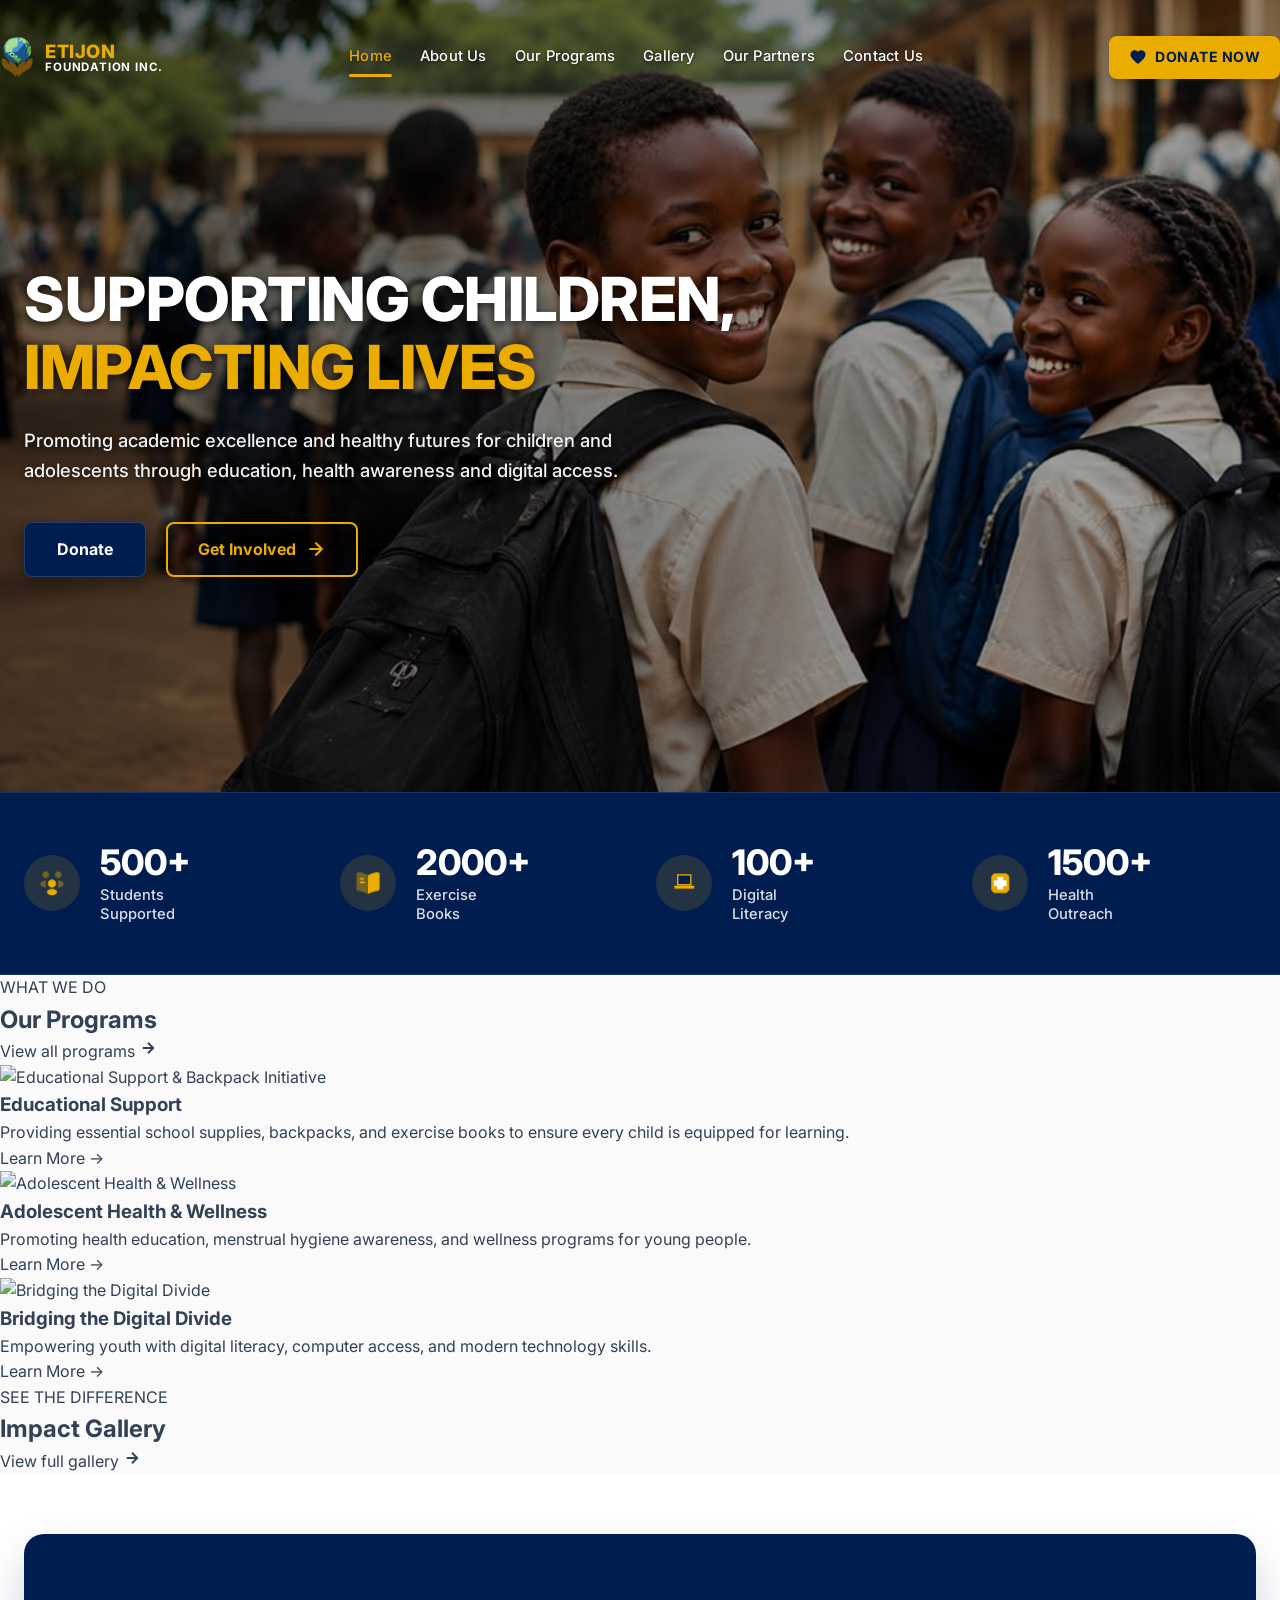
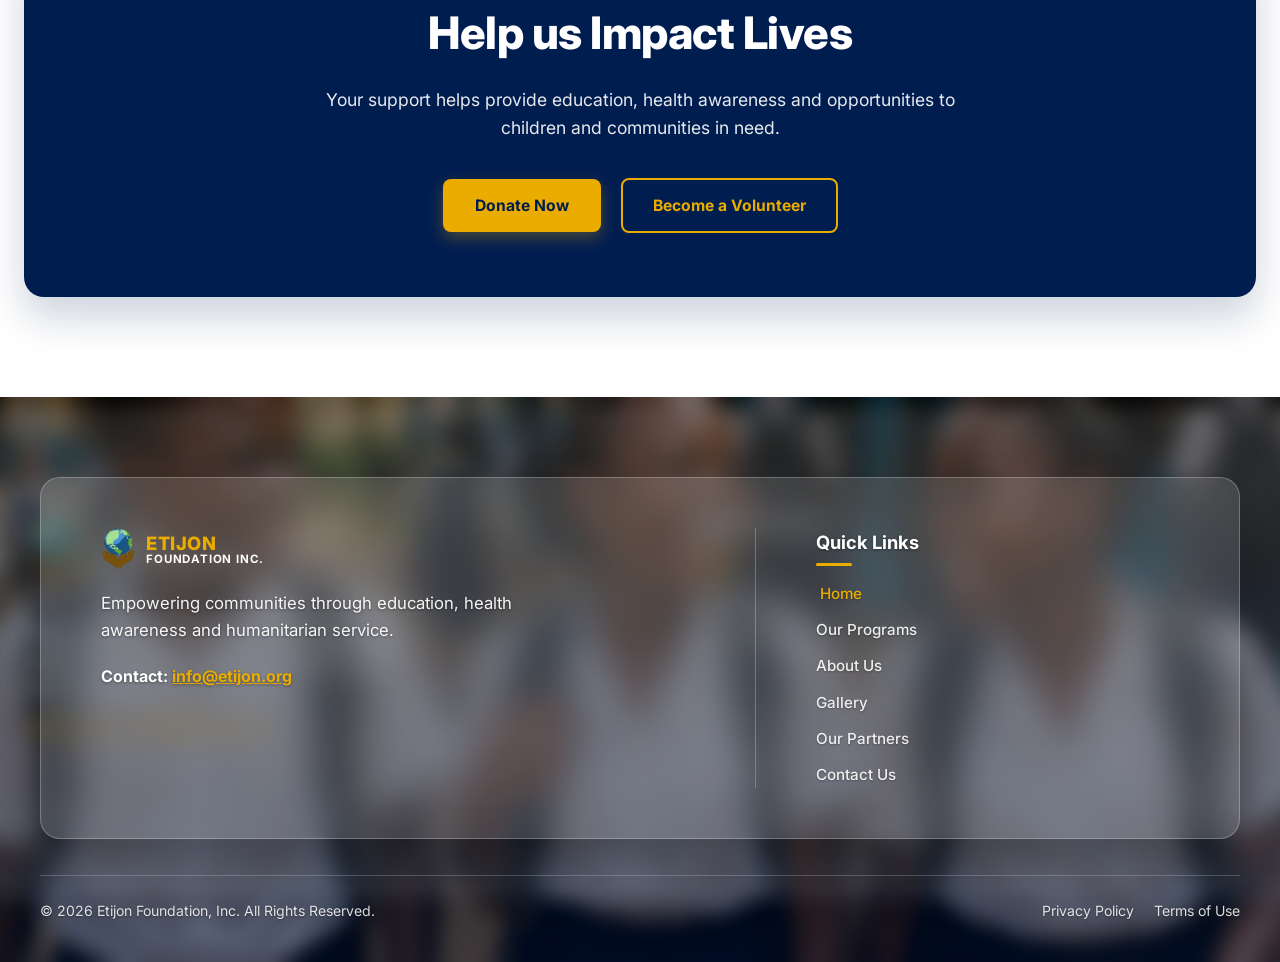
==== commit b1612a62: "Revert codebase to commit 5bca014 as requested by user" ====
--- a/index.html
+++ b/index.html
@@ -14,19 +14,43 @@
   <!-- CSS Stylesheets -->
   <link rel="stylesheet" href="assets/css/variables.css">
   <link rel="stylesheet" href="assets/css/components.css">
-  <link rel="stylesheet" href="assets/css/home.css?v=100">
+  <link rel="stylesheet" href="assets/css/home.css">
+
+  <style>
+    /* Clean transparent navbar overlay for Homepage Hero */
+    .hero-overlay {
+      position: absolute;
+      top: 0;
+      left: 0;
+      right: 0;
+      z-index: 100;
+      background: transparent !important;
+      border-bottom: none !important;
+      box-shadow: none !important;
+      backdrop-filter: none !important;
+    }
+    .hero-overlay .header-container {
+      background: transparent !important;
+      border: none !important;
+      box-shadow: none !important;
+    }
+    .hero-overlay::before,
+    .hero-overlay::after {
+      content: none !important;
+    }
+  </style>
 </head>
 <body>
 
   <!-- Dynamic Site Header -->
-  <header class="site-header" id="header-placeholder"></header>
-
-  <!-- Hero Section (Exact Figma Match) -->
+  <header class="site-header hero-overlay" id="header-placeholder"></header>
+
+  <!-- Hero Section -->
   <section class="hero-section">
     <div class="hero-container">
       <div class="hero-content">
         <h1 class="hero-title">
-          SUPPORTING CHILDREN,<br>
+          SUPPORTING CHILDREN,
           <span class="text-gold">IMPACTING LIVES</span>
         </h1>
         <p class="hero-subtitle">
@@ -36,18 +60,16 @@
           <a href="https://www.zeffy.com/en-US/donation-form/donate-to-change-lives-7439" target="_blank" rel="noopener noreferrer" class="btn-hero-primary">Donate</a>
           <a href="get-involved.html" class="btn-hero-outline">
             Get Involved
-            <svg width="18" height="18" viewBox="0 0 24 24" fill="none" stroke="currentColor" stroke-width="2.5"><path d="M5 12h14M12 5l7 7-7 7"/></svg>
+            <svg width="20" height="20" viewBox="0 0 24 24" fill="none" stroke="currentColor" stroke-width="2.5" stroke-linecap="round" stroke-linejoin="round"><path d="M5 12h14M12 5l7 7-7 7"/></svg>
           </a>
         </div>
       </div>
     </div>
   </section>
 
-  <!-- Impact Stats Banner (Exact Figma Match) -->
+  <!-- Impact Stats Banner -->
   <section class="impact-stats-section">
     <div class="stats-container">
-      
-      <!-- Stat 1 -->
       <div class="stat-card">
         <div class="stat-icon-wrapper">
           <img src="assets/images/icons/people.png" alt="Students Supported" class="stat-icon-img">
@@ -57,8 +79,6 @@
           <span class="stat-label">Students<br>Supported</span>
         </div>
       </div>
-
-      <!-- Stat 2 -->
       <div class="stat-card">
         <div class="stat-icon-wrapper">
           <img src="assets/images/icons/book.png" alt="Exercise Books" class="stat-icon-img">
@@ -68,95 +88,110 @@
           <span class="stat-label">Exercise<br>Books</span>
         </div>
       </div>
-
-      <!-- Stat 3 -->
-      <div class="stat-card">
-        <div class="stat-icon-wrapper">
-          <img src="assets/images/icons/shopping-bag.png" alt="Backpacks Distributed" class="stat-icon-img">
-        </div>
-        <div class="stat-info">
-          <span class="stat-number">200+</span>
-          <span class="stat-label">Backpacks with School<br>supplies distributed</span>
-        </div>
-      </div>
-
-      <!-- Stat 4 -->
-      <div class="stat-card">
-        <div class="stat-icon-wrapper">
-          <img src="assets/images/icons/lovely.png" alt="Sanitary Pads" class="stat-icon-img">
-        </div>
-        <div class="stat-info">
-          <span class="stat-number">200+</span>
-          <span class="stat-label">Softcare Sanitary<br>Pads</span>
-        </div>
-      </div>
-
-    </div>
-  </section>
-
-  <!-- Our Programs Section (Exact Figma 4-Column Outline Cards) -->
+      <div class="stat-card">
+        <div class="stat-icon-wrapper">
+          <img src="assets/images/icons/computer.png" alt="Digital Literacy" class="stat-icon-img">
+        </div>
+        <div class="stat-info">
+          <span class="stat-number">100+</span>
+          <span class="stat-label">Digital<br>Literacy</span>
+        </div>
+      </div>
+      <div class="stat-card">
+        <div class="stat-icon-wrapper">
+          <img src="assets/images/icons/hospital.png" alt="Health Outreach" class="stat-icon-img">
+        </div>
+        <div class="stat-info">
+          <span class="stat-number">1500+</span>
+          <span class="stat-label">Health<br>Outreach</span>
+        </div>
+      </div>
+    </div>
+  </section>
+
+  <!-- Our Programs Summary Section -->
   <section class="home-programs-section">
     <div class="section-container">
       
-      <span class="section-badge">OUR PROGRAMS</span>
-      <h2 class="section-heading">What We Have to Offer</h2>
-
-      <div class="programs-4col-grid">
+      <div class="section-header">
+        <div>
+          <span class="section-badge">WHAT WE DO</span>
+          <h2 class="section-heading">Our Programs</h2>
+        </div>
+        <a href="our-programs.html" class="link-view-all">
+          View all programs
+          <svg width="18" height="18" viewBox="0 0 24 24" fill="none" stroke="currentColor" stroke-width="2.5"><path d="M5 12h14M12 5l7 7-7 7"/></svg>
+        </a>
+      </div>
+
+      <div class="programs-cards-grid">
         
-        <!-- Card 01: Backpacks For Students -->
-        <a href="our-programs.html" class="program-outline-card">
-          <div>
-            <div class="card-num">01</div>
-            <h3 class="card-title">Backpacks For Students</h3>
-            <p class="card-desc">Providing backpacks filled with essential school supplies to help students succeed academically.</p>
-          </div>
-          <div class="card-bottom-row">
-            <span class="card-link-text">Learn More &rarr;</span>
-          </div>
+        <!-- Program Card 1: Educational Support -->
+        <div class="home-program-card">
+          <div class="program-img-wrapper">
+            <img src="assets/images/program_backpack.jpg" alt="Educational Support & Backpack Initiative" class="program-img">
+          </div>
+          <div class="program-content">
+            <h3 class="program-title">Educational Support</h3>
+            <p class="program-desc">
+              Providing essential school supplies, backpacks, and exercise books to ensure every child is equipped for learning.
+            </p>
+            <a href="our-programs.html" class="program-link">Learn More &rarr;</a>
+          </div>
+        </div>
+
+        <!-- Program Card 2: Adolescent Health -->
+        <div class="home-program-card">
+          <div class="program-img-wrapper">
+            <img src="assets/images/program_health.jpg" alt="Adolescent Health & Wellness" class="program-img">
+          </div>
+          <div class="program-content">
+            <h3 class="program-title">Adolescent Health & Wellness</h3>
+            <p class="program-desc">
+              Promoting health education, menstrual hygiene awareness, and wellness programs for young people.
+            </p>
+            <a href="our-programs.html" class="program-link">Learn More &rarr;</a>
+          </div>
+        </div>
+
+        <!-- Program Card 3: Digital Divide -->
+        <div class="home-program-card">
+          <div class="program-img-wrapper">
+            <img src="assets/images/program_digital.jpg" alt="Bridging the Digital Divide" class="program-img">
+          </div>
+          <div class="program-content">
+            <h3 class="program-title">Bridging the Digital Divide</h3>
+            <p class="program-desc">
+              Empowering youth with digital literacy, computer access, and modern technology skills.
+            </p>
+            <a href="our-programs.html" class="program-link">Learn More &rarr;</a>
+          </div>
+        </div>
+
+      </div>
+
+    </div>
+  </section>
+
+  <!-- Impact Gallery Section -->
+  <section class="home-gallery-section">
+    <div class="section-container">
+      
+      <div class="section-header">
+        <div>
+          <span class="section-badge">SEE THE DIFFERENCE</span>
+          <h2 class="section-heading">Impact Gallery</h2>
+        </div>
+        <a href="gallery.html" class="link-view-all">
+          View full gallery
+          <svg width="18" height="18" viewBox="0 0 24 24" fill="none" stroke="currentColor" stroke-width="2.5"><path d="M5 12h14M12 5l7 7-7 7"/></svg>
         </a>
-
-        <!-- Card 02: Adolescent Health & Wellness -->
-        <a href="our-programs.html" class="program-outline-card">
-          <div>
-            <div class="card-num">02</div>
-            <h3 class="card-title">Adolescent Health & Wellness</h3>
-            <p class="card-desc">Promoting health education and awareness programs for adolescents and young adults.</p>
-          </div>
-          <div class="card-bottom-row">
-            <span class="card-link-text">Learn More &rarr;</span>
-          </div>
-        </a>
-
-        <!-- Card 03: Bridging the Digital Divide -->
-        <a href="our-programs.html" class="program-outline-card">
-          <div>
-            <div class="card-num">03</div>
-            <h3 class="card-title">Bridging the Digital Divide</h3>
-            <p class="card-desc">Providing access to digital tools, technology and learning resources</p>
-          </div>
-          <div class="card-bottom-row">
-            <span class="card-link-text">Learn More &rarr;</span>
-          </div>
-        </a>
-
-        <!-- Card 04: School Uniform Program -->
-        <a href="our-programs.html" class="program-outline-card">
-          <div>
-            <div class="card-num">04</div>
-            <h3 class="card-title">School Uniform Program</h3>
-            <p class="card-desc">Ensuring students have school uniforms so they can attend school with dignity and confidence</p>
-          </div>
-          <div class="card-bottom-row">
-            <span class="card-link-text">Learn More &rarr;</span>
-          </div>
-        </a>
-
-      </div>
-
-    </div>
-  </section>
-
-  <!-- CTA Banner Section (Help Us Impact Lives - Exact Figma Match) -->
+      </div>
+
+    </div>
+  </section>
+
+  <!-- CTA Banner Section -->
   <section class="cta-banner-section">
     <div class="cta-banner-container">
       <div class="cta-banner-card">
--- a/assets/css/home.css
+++ b/assets/css/home.css
@@ -1,7 +1,7 @@
-/* Etijon Foundation - Homepage Specific Styles (Exact Figma Match) */
+/* Etijon Foundation - Homepage Specific Styles */
 
 /* ==========================================================================
-   HERO SECTION (EXACT FIGMA MATCH)
+   HERO SECTION (100% NATURAL UN-TINTED PHOTO WITH TRANSPARENT NAV)
    ========================================================================== */
 .hero-section {
   position: relative;
@@ -13,13 +13,17 @@
   overflow: hidden;
 }
 
+.hero-section::before {
+  display: none;
+}
+
 .hero-container {
   position: relative;
   z-index: 2;
   width: 100%;
   max-width: 1280px;
   margin: 0 auto;
-  padding: 120px 24px 80px;
+  padding: 140px 24px 90px;
   color: var(--white);
 }
 
@@ -34,14 +38,16 @@
   letter-spacing: -0.5px;
   color: var(--white);
   margin-bottom: 24px;
-}
-
-.text-gold {
-  color: var(--secondary-color);
+  text-shadow: 0 2px 8px rgba(0, 0, 0, 0.75);
+}
+
+.hero-title .text-gold {
+  color: var(--secondary-color);
+  display: block;
 }
 
 .hero-subtitle {
-  font-size: 1.12rem;
+  font-size: 1.15rem;
   line-height: 1.65;
   color: rgba(255, 255, 255, 0.95);
   max-width: 660px;
@@ -63,13 +69,13 @@
   font-size: 1rem;
   font-weight: 700;
   padding: 14px 32px;
-  border-radius: 8px;
+  border-radius: var(--radius-sm);
   display: inline-flex;
   align-items: center;
   gap: 10px;
-  text-decoration: none;
   box-shadow: 0 8px 20px rgba(0, 0, 0, 0.4);
   transition: transform var(--transition-fast), background-color var(--transition-fast);
+  border: 1px solid rgba(255, 255, 255, 0.15);
 }
 
 .btn-hero-primary:hover {
@@ -84,26 +90,37 @@
   font-size: 1rem;
   font-weight: 700;
   padding: 13px 30px;
-  border-radius: 8px;
-  text-decoration: none;
+  border-radius: var(--radius-sm);
   display: inline-flex;
   align-items: center;
   gap: 10px;
   transition: all var(--transition-fast);
+  text-shadow: 0 1px 4px rgba(0, 0, 0, 0.75);
 }
 
 .btn-hero-outline:hover {
   background-color: var(--secondary-color);
   color: var(--primary-color);
   transform: translateY(-2px);
+  text-shadow: none;
+}
+
+.btn-hero-outline svg {
+  transition: transform var(--transition-fast);
+}
+
+.btn-hero-outline:hover svg {
+  transform: translateX(4px);
 }
 
 /* ==========================================================================
-   IMPACT STATS BANNER (DARK NAVY BACKGROUND)
+   IMPACT STATS BANNER
    ========================================================================== */
 .impact-stats-section {
   background-color: var(--primary-color);
-  padding: 44px 24px;
+  padding: 50px 24px;
+  border-top: 1px solid rgba(255, 255, 255, 0.1);
+  border-bottom: 1px solid rgba(255, 255, 255, 0.1);
 }
 
 .stats-container {
@@ -117,13 +134,13 @@
 .stat-card {
   display: flex;
   align-items: center;
-  gap: 16px;
+  gap: 20px;
   color: var(--white);
 }
 
 .stat-icon-wrapper {
-  width: 52px;
-  height: 52px;
+  width: 56px;
+  height: 56px;
   border-radius: 50%;
   background: rgba(235, 172, 0, 0.15);
   display: flex;
@@ -133,8 +150,8 @@
 }
 
 .stat-icon-img {
-  width: 26px;
-  height: 26px;
+  width: 28px;
+  height: 28px;
   object-fit: contain;
 }
 
@@ -144,126 +161,133 @@
 }
 
 .stat-number {
-  font-size: 2.1rem;
+  font-size: 2.2rem;
   font-weight: 800;
   color: var(--white);
   line-height: 1.1;
 }
 
 .stat-label {
-  font-size: 0.88rem;
-  color: rgba(255, 255, 255, 0.88);
+  font-size: 0.92rem;
+  color: rgba(255, 255, 255, 0.85);
   margin-top: 4px;
   font-weight: 500;
   line-height: 1.3;
 }
 
 /* ==========================================================================
-   OUR PROGRAMS SECTION (EXACT FIGMA 4-COLUMN OUTLINE CARDS)
+   OUR PROGRAMS SECTION
    ========================================================================== */
-.home-programs-section {
-  padding: 80px 24px 100px;
+.programs-section {
+  padding: 100px 24px;
   background-color: #FFFFFF;
 }
 
-.section-container {
+.programs-container {
   max-width: 1280px;
   margin: 0 auto;
 }
 
-.section-badge {
-  color: var(--secondary-color);
-  font-size: 0.85rem;
-  font-weight: 800;
+.section-header-badge {
+  color: var(--secondary-color);
+  font-size: 0.9rem;
+  font-weight: 700;
   text-transform: uppercase;
   letter-spacing: 1.5px;
   margin-bottom: 8px;
   display: block;
 }
 
-.section-heading {
-  font-size: 2.6rem;
+.section-main-heading {
+  font-size: 2.5rem;
   font-weight: 800;
   color: var(--primary-color);
   margin-bottom: 48px;
   letter-spacing: -0.5px;
 }
 
-.programs-4col-grid {
+.programs-grid {
   display: grid;
   grid-template-columns: repeat(4, 1fr);
-  gap: 24px;
-}
-
-.program-outline-card {
-  background: #FFFFFF;
-  border: 1.5px solid #D1D5DB;
-  border-radius: 16px;
-  padding: 24px 20px;
+  gap: 28px;
+}
+
+.program-card {
+  background-color: #FFFFFF;
+  border: 1.5px solid rgba(0, 29, 80, 0.18);
+  border-radius: var(--radius-md);
+  padding: 32px 28px;
   display: flex;
   flex-direction: column;
   justify-content: space-between;
+  min-height: 380px;
+  transition: transform var(--transition-fast), box-shadow var(--transition-fast), border-color var(--transition-fast);
+  position: relative;
+  overflow: hidden;
+}
+
+.program-card:hover {
+  transform: translateY(-4px);
+  box-shadow: 0 16px 32px rgba(0, 29, 80, 0.12);
+  border-color: var(--secondary-color);
+}
+
+.program-card-num {
+  font-size: 1.4rem;
+  font-weight: 800;
+  color: var(--secondary-color);
+  margin-bottom: 16px;
+}
+
+.program-card-title {
+  font-size: 1.3rem;
+  font-weight: 800;
+  color: var(--primary-color);
+  margin-bottom: 12px;
+  line-height: 1.25;
+}
+
+.program-card-desc {
+  font-size: 0.94rem;
+  color: #555555;
+  line-height: 1.6;
+  margin-bottom: 24px;
+}
+
+.program-card-img-wrapper {
+  margin-top: auto;
+  margin-bottom: 20px;
+  display: flex;
+  justify-content: flex-end;
+  height: 110px;
+}
+
+.program-card-img {
+  max-height: 100%;
+  width: auto;
+  object-fit: contain;
+}
+
+.program-card-link {
+  display: inline-flex;
+  align-items: center;
+  gap: 8px;
+  color: var(--secondary-color);
+  font-weight: 700;
+  font-size: 0.95rem;
   text-decoration: none;
-  color: inherit;
-  transition: transform var(--transition-fast), border-color var(--transition-fast), box-shadow var(--transition-fast);
-  min-height: 260px;
-}
-
-.program-outline-card:hover {
-  transform: translateY(-4px);
-  border-color: var(--secondary-color);
-  box-shadow: 0 12px 28px rgba(0, 29, 80, 0.1);
-}
-
-.card-num {
-  font-size: 0.95rem;
-  font-weight: 800;
-  color: var(--secondary-color);
-  margin-bottom: 10px;
-}
-
-.card-title {
-  font-size: 1.15rem;
-  font-weight: 800;
-  color: var(--primary-color);
-  line-height: 1.25;
-  margin-bottom: 10px;
-}
-
-.card-desc {
-  font-size: 0.88rem;
-  line-height: 1.55;
-  color: #555555;
-  margin-bottom: 20px;
-}
-
-.card-bottom-row {
-  display: flex;
-  align-items: center;
-  justify-content: space-between;
-}
-
-.card-link-text {
-  font-size: 0.88rem;
-  font-weight: 800;
-  color: var(--secondary-color);
-  display: inline-flex;
-  align-items: center;
-  gap: 4px;
-}
-
-.card-thumb-img {
-  height: 60px;
-  width: auto;
-  max-width: 80px;
-  object-fit: contain;
+  transition: gap var(--transition-fast);
+}
+
+.program-card-link:hover {
+  gap: 12px;
 }
 
 /* ==========================================================================
-   CTA BANNER SECTION (HELP US IMPACT LIVES - EXACT FIGMA MATCH)
+   HELP US IMPACT LIVES CTA BANNER
    ========================================================================== */
 .cta-banner-section {
-  padding: 0 24px 80px;
+  padding: 60px 24px 100px;
   background-color: #FFFFFF;
 }
 
@@ -274,15 +298,15 @@
 
 .cta-banner-card {
   background-color: var(--primary-color);
-  border-radius: 24px;
-  padding: 56px 40px;
+  border-radius: var(--radius-lg);
+  padding: 64px 40px;
   text-align: center;
   color: var(--white);
-  box-shadow: 0 16px 40px rgba(0, 29, 80, 0.18);
+  box-shadow: 0 20px 40px rgba(0, 29, 80, 0.2);
 }
 
 .cta-banner-heading {
-  font-size: 2.5rem;
+  font-size: 2.8rem;
   font-weight: 800;
   color: var(--white);
   margin-bottom: 16px;
@@ -290,17 +314,17 @@
 }
 
 .cta-banner-subtitle {
-  font-size: 1.05rem;
-  color: rgba(255, 255, 255, 0.88);
-  max-width: 680px;
+  font-size: 1.1rem;
+  color: rgba(255, 255, 255, 0.9);
+  max-width: 640px;
   margin: 0 auto 36px;
   line-height: 1.6;
 }
 
 .cta-banner-actions {
   display: flex;
-  align-items: center;
   justify-content: center;
+  align-items: center;
   gap: 20px;
   flex-wrap: wrap;
 }
@@ -308,47 +332,71 @@
 .btn-cta-gold {
   background-color: var(--secondary-color);
   color: var(--primary-color);
-  font-size: 1rem;
-  font-weight: 800;
-  padding: 15px 36px;
-  border-radius: 10px;
-  text-decoration: none;
+  font-size: 0.98rem;
+  font-weight: 700;
+  padding: 14px 32px;
+  border-radius: var(--radius-sm);
+  box-shadow: 0 6px 16px rgba(235, 172, 0, 0.3);
   transition: transform var(--transition-fast), background-color var(--transition-fast);
-  box-shadow: 0 6px 18px rgba(235, 172, 0, 0.35);
 }
 
 .btn-cta-gold:hover {
-  background-color: #ffc21a;
+  background-color: #f5b800;
   transform: translateY(-2px);
 }
 
 .btn-cta-gold-outline {
+  background: transparent;
+  color: var(--secondary-color);
+  border: 2px solid var(--secondary-color);
+  font-size: 0.98rem;
+  font-weight: 700;
+  padding: 13px 30px;
+  border-radius: var(--radius-sm);
+  transition: all var(--transition-fast);
+}
+
+.btn-cta-gold-outline:hover {
   background-color: var(--secondary-color);
   color: var(--primary-color);
-  font-size: 1rem;
-  font-weight: 800;
-  padding: 15px 36px;
-  border-radius: 10px;
-  text-decoration: none;
-  transition: transform var(--transition-fast), background-color var(--transition-fast);
-}
-
-.btn-cta-gold-outline:hover {
-  background-color: #ffc21a;
   transform: translateY(-2px);
 }
 
-/* Responsive Grid */
+/* ==========================================================================
+   RESPONSIVE DESIGN (HOME PAGE)
+   ========================================================================== */
 @media (max-width: 1024px) {
-  .programs-4col-grid,
+  .hero-title {
+    font-size: 3rem;
+  }
+
   .stats-container {
     grid-template-columns: repeat(2, 1fr);
   }
+
+  .programs-grid {
+    grid-template-columns: repeat(2, 1fr);
+  }
 }
 
 @media (max-width: 640px) {
-  .programs-4col-grid,
+  .hero-title {
+    font-size: 2.2rem;
+  }
+
   .stats-container {
     grid-template-columns: 1fr;
   }
-}
+
+  .programs-grid {
+    grid-template-columns: 1fr;
+  }
+
+  .cta-banner-heading {
+    font-size: 2rem;
+  }
+
+  .cta-banner-card {
+    padding: 40px 20px;
+  }
+}
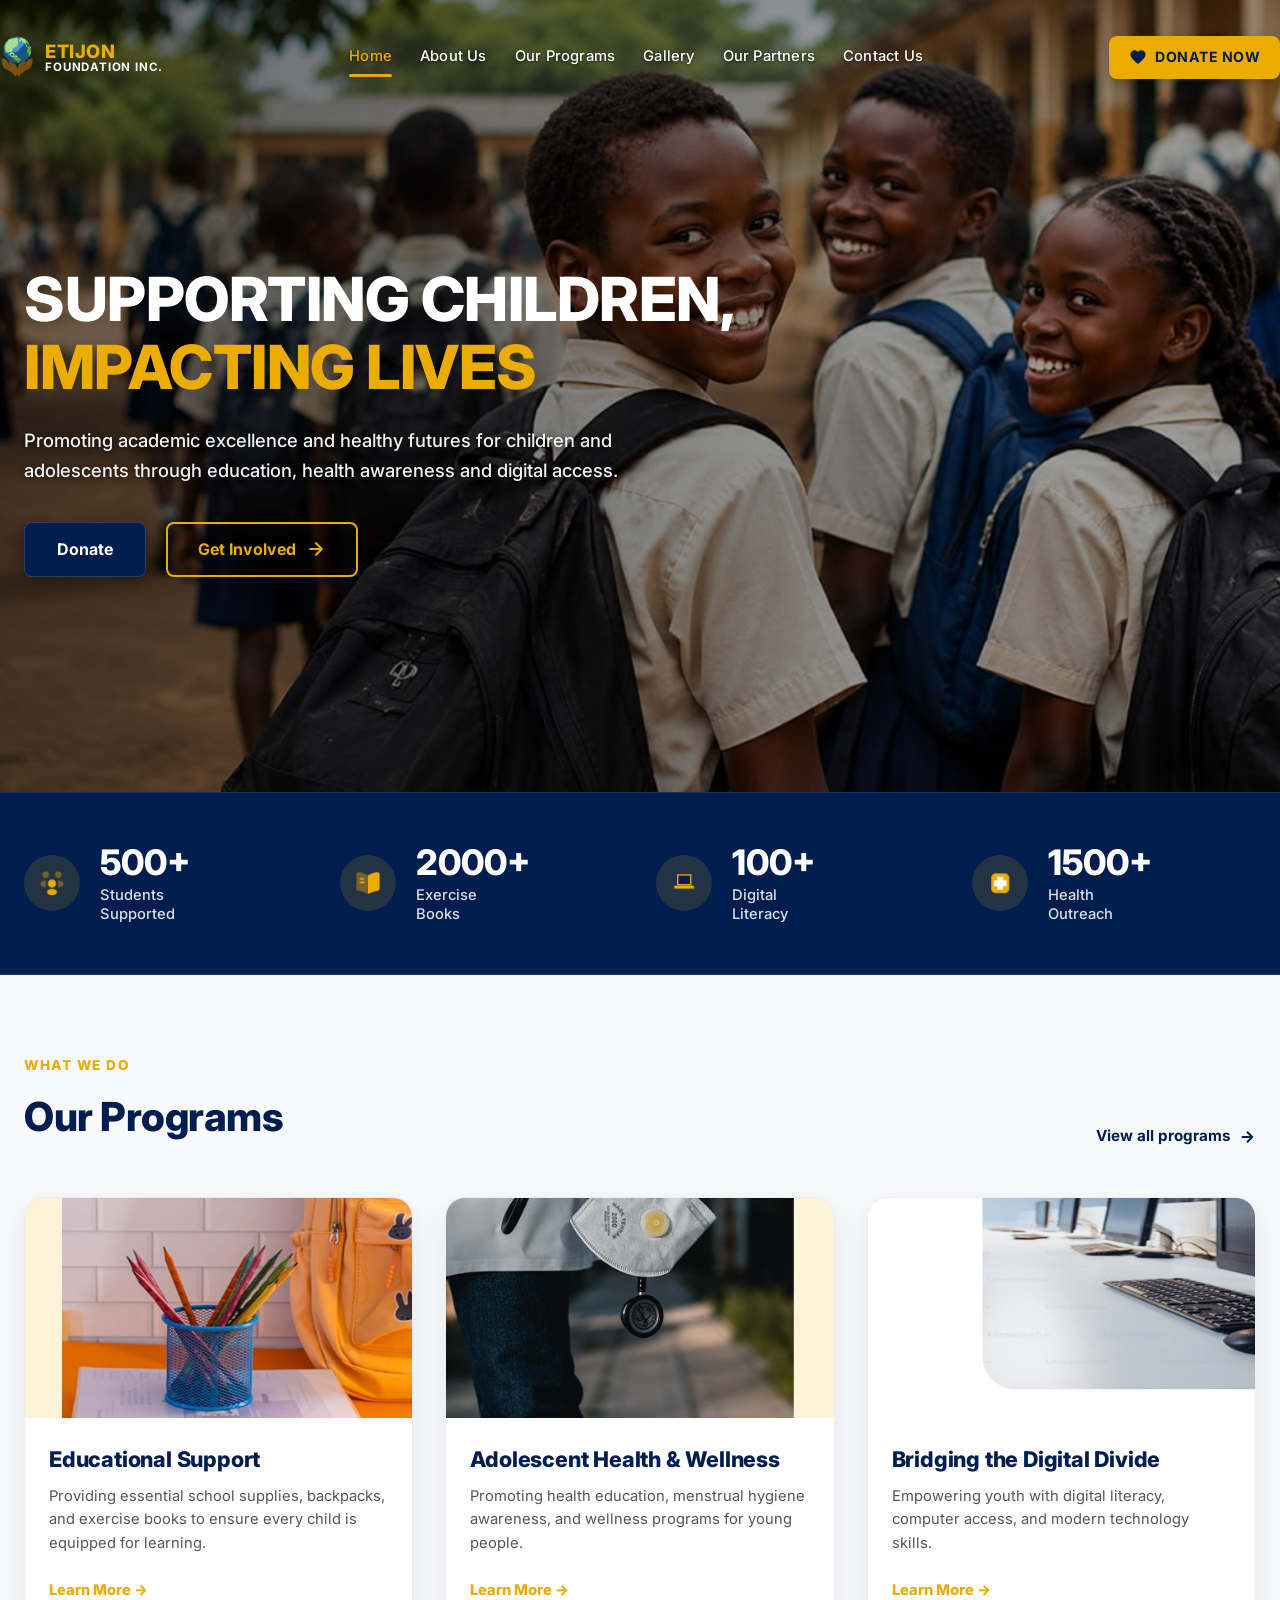
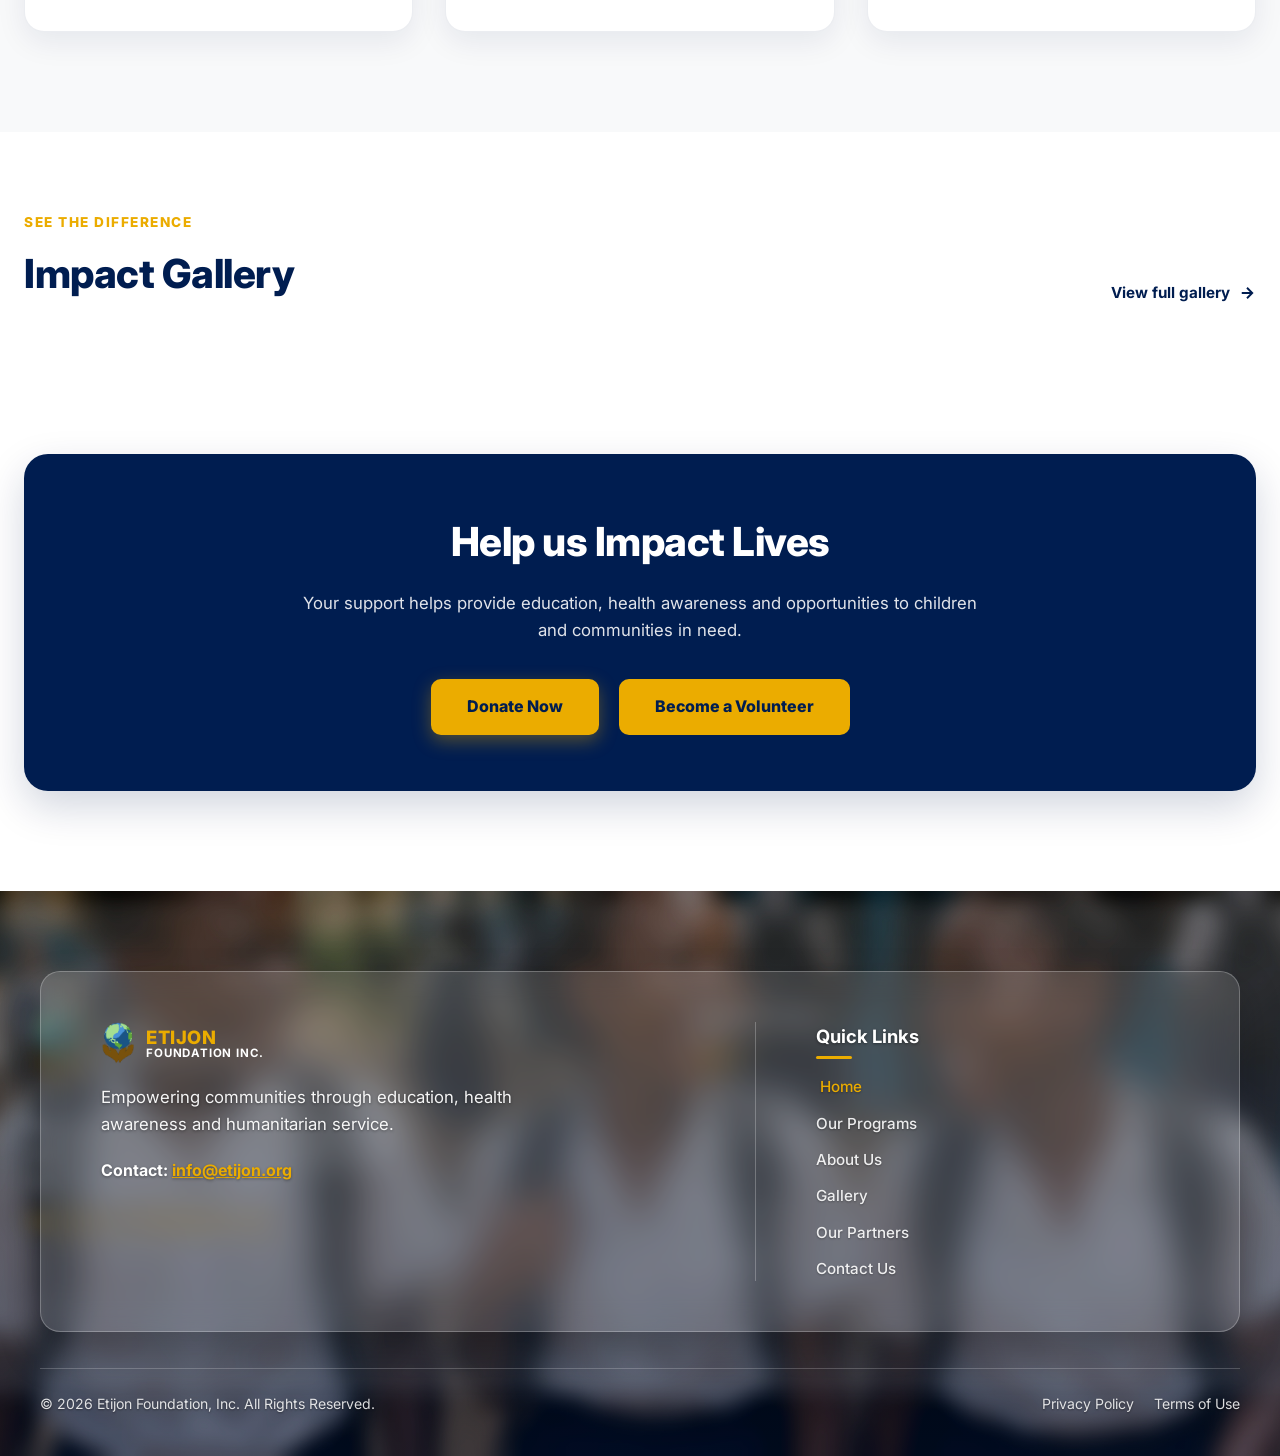
==== commit b7dc556a: "Fix homepage program card CSS selector mismatch and broken image paths" ====
--- a/index.html
+++ b/index.html
@@ -14,7 +14,7 @@
   <!-- CSS Stylesheets -->
   <link rel="stylesheet" href="assets/css/variables.css">
   <link rel="stylesheet" href="assets/css/components.css">
-  <link rel="stylesheet" href="assets/css/home.css">
+  <link rel="stylesheet" href="assets/css/home.css?v=105">
 
   <style>
     /* Clean transparent navbar overlay for Homepage Hero */
@@ -129,7 +129,7 @@
         <!-- Program Card 1: Educational Support -->
         <div class="home-program-card">
           <div class="program-img-wrapper">
-            <img src="assets/images/program_backpack.jpg" alt="Educational Support & Backpack Initiative" class="program-img">
+            <img src="assets/images/program_photo_1.jpg" alt="Educational Support & Backpack Initiative" class="program-img">
           </div>
           <div class="program-content">
             <h3 class="program-title">Educational Support</h3>
@@ -143,7 +143,7 @@
         <!-- Program Card 2: Adolescent Health -->
         <div class="home-program-card">
           <div class="program-img-wrapper">
-            <img src="assets/images/program_health.jpg" alt="Adolescent Health & Wellness" class="program-img">
+            <img src="assets/images/program_photo_2.jpg" alt="Adolescent Health & Wellness" class="program-img">
           </div>
           <div class="program-content">
             <h3 class="program-title">Adolescent Health & Wellness</h3>
@@ -157,7 +157,7 @@
         <!-- Program Card 3: Digital Divide -->
         <div class="home-program-card">
           <div class="program-img-wrapper">
-            <img src="assets/images/program_digital.jpg" alt="Bridging the Digital Divide" class="program-img">
+            <img src="assets/images/program_photo_3.jpg" alt="Bridging the Digital Divide" class="program-img">
           </div>
           <div class="program-content">
             <h3 class="program-title">Bridging the Digital Divide</h3>
--- a/assets/css/home.css
+++ b/assets/css/home.css
@@ -38,12 +38,10 @@
   letter-spacing: -0.5px;
   color: var(--white);
   margin-bottom: 24px;
-  text-shadow: 0 2px 8px rgba(0, 0, 0, 0.75);
-}
-
-.hero-title .text-gold {
+}
+
+.text-gold {
   color: var(--secondary-color);
-  display: block;
 }
 
 .hero-subtitle {
@@ -73,6 +71,7 @@
   display: inline-flex;
   align-items: center;
   gap: 10px;
+  text-decoration: none;
   box-shadow: 0 8px 20px rgba(0, 0, 0, 0.4);
   transition: transform var(--transition-fast), background-color var(--transition-fast);
   border: 1px solid rgba(255, 255, 255, 0.15);
@@ -91,6 +90,7 @@
   font-weight: 700;
   padding: 13px 30px;
   border-radius: var(--radius-sm);
+  text-decoration: none;
   display: inline-flex;
   align-items: center;
   gap: 10px;
@@ -103,14 +103,6 @@
   color: var(--primary-color);
   transform: translateY(-2px);
   text-shadow: none;
-}
-
-.btn-hero-outline svg {
-  transition: transform var(--transition-fast);
-}
-
-.btn-hero-outline:hover svg {
-  transform: translateX(4px);
 }
 
 /* ==========================================================================
@@ -176,118 +168,151 @@
 }
 
 /* ==========================================================================
-   OUR PROGRAMS SECTION
+   OUR PROGRAMS SECTION (HOMEPAGE 3-CARD CAROUSEL / GRID)
    ========================================================================== */
+.home-programs-section,
 .programs-section {
-  padding: 100px 24px;
-  background-color: #FFFFFF;
-}
-
+  padding: 80px 24px 100px;
+  background-color: #F8F9FA;
+}
+
+.section-container,
 .programs-container {
   max-width: 1280px;
   margin: 0 auto;
 }
 
+.section-header {
+  display: flex;
+  align-items: flex-end;
+  justify-content: space-between;
+  margin-bottom: 48px;
+}
+
+.section-badge,
 .section-header-badge {
   color: var(--secondary-color);
-  font-size: 0.9rem;
-  font-weight: 700;
+  font-size: 0.85rem;
+  font-weight: 800;
   text-transform: uppercase;
   letter-spacing: 1.5px;
   margin-bottom: 8px;
   display: block;
 }
 
+.section-heading,
 .section-main-heading {
   font-size: 2.5rem;
   font-weight: 800;
   color: var(--primary-color);
-  margin-bottom: 48px;
   letter-spacing: -0.5px;
 }
 
-.programs-grid {
-  display: grid;
-  grid-template-columns: repeat(4, 1fr);
-  gap: 28px;
-}
-
-.program-card {
-  background-color: #FFFFFF;
-  border: 1.5px solid rgba(0, 29, 80, 0.18);
-  border-radius: var(--radius-md);
-  padding: 32px 28px;
-  display: flex;
-  flex-direction: column;
-  justify-content: space-between;
-  min-height: 380px;
-  transition: transform var(--transition-fast), box-shadow var(--transition-fast), border-color var(--transition-fast);
-  position: relative;
-  overflow: hidden;
-}
-
-.program-card:hover {
-  transform: translateY(-4px);
-  box-shadow: 0 16px 32px rgba(0, 29, 80, 0.12);
-  border-color: var(--secondary-color);
-}
-
-.program-card-num {
-  font-size: 1.4rem;
-  font-weight: 800;
-  color: var(--secondary-color);
-  margin-bottom: 16px;
-}
-
-.program-card-title {
-  font-size: 1.3rem;
-  font-weight: 800;
-  color: var(--primary-color);
-  margin-bottom: 12px;
-  line-height: 1.25;
-}
-
-.program-card-desc {
-  font-size: 0.94rem;
-  color: #555555;
-  line-height: 1.6;
-  margin-bottom: 24px;
-}
-
-.program-card-img-wrapper {
-  margin-top: auto;
-  margin-bottom: 20px;
-  display: flex;
-  justify-content: flex-end;
-  height: 110px;
-}
-
-.program-card-img {
-  max-height: 100%;
-  width: auto;
-  object-fit: contain;
-}
-
-.program-card-link {
+.link-view-all {
   display: inline-flex;
   align-items: center;
   gap: 8px;
-  color: var(--secondary-color);
+  color: var(--primary-color);
   font-weight: 700;
   font-size: 0.95rem;
   text-decoration: none;
-  transition: gap var(--transition-fast);
-}
-
-.program-card-link:hover {
-  gap: 12px;
+  transition: color var(--transition-fast), transform var(--transition-fast);
+}
+
+.link-view-all:hover {
+  color: var(--secondary-color);
+  transform: translateX(4px);
+}
+
+.programs-cards-grid {
+  display: grid;
+  grid-template-columns: repeat(3, 1fr);
+  gap: 32px;
+}
+
+.home-program-card {
+  background-color: #FFFFFF;
+  border-radius: 20px;
+  overflow: hidden;
+  box-shadow: 0 10px 30px rgba(0, 29, 80, 0.08);
+  border: 1px solid rgba(0, 29, 80, 0.08);
+  display: flex;
+  flex-direction: column;
+  transition: transform var(--transition-fast), box-shadow var(--transition-fast);
+}
+
+.home-program-card:hover {
+  transform: translateY(-6px);
+  box-shadow: 0 18px 40px rgba(0, 29, 80, 0.15);
+  border-color: var(--secondary-color);
+}
+
+.program-img-wrapper {
+  height: 220px;
+  width: 100%;
+  overflow: hidden;
+  background-color: #EAECEF;
+}
+
+.program-img {
+  width: 100%;
+  height: 100%;
+  object-fit: cover;
+  display: block;
+}
+
+.program-content {
+  padding: 28px 24px;
+  display: flex;
+  flex-direction: column;
+  flex: 1;
+  justify-content: space-between;
+}
+
+.program-title {
+  font-size: 1.35rem;
+  font-weight: 800;
+  color: var(--primary-color);
+  line-height: 1.25;
+  margin-bottom: 12px;
+  letter-spacing: -0.2px;
+}
+
+.program-desc {
+  font-size: 0.92rem;
+  line-height: 1.6;
+  color: #555555;
+  margin-bottom: 24px;
+}
+
+.program-link {
+  color: var(--secondary-color);
+  font-weight: 800;
+  font-size: 0.92rem;
+  text-decoration: none;
+  display: inline-flex;
+  align-items: center;
+  gap: 6px;
+  transition: transform var(--transition-fast);
+}
+
+.program-link:hover {
+  transform: translateX(4px);
 }
 
 /* ==========================================================================
-   HELP US IMPACT LIVES CTA BANNER
+   IMPACT GALLERY PREVIEW SECTION
+   ========================================================================== */
+.home-gallery-section {
+  padding: 80px 24px 100px;
+  background-color: #FFFFFF;
+}
+
+/* ==========================================================================
+   CTA BANNER SECTION
    ========================================================================== */
 .cta-banner-section {
-  padding: 60px 24px 100px;
+  padding: 0 24px 100px;
   background-color: #FFFFFF;
 }
 
@@ -298,15 +323,15 @@
 
 .cta-banner-card {
   background-color: var(--primary-color);
-  border-radius: var(--radius-lg);
-  padding: 64px 40px;
+  border-radius: 24px;
+  padding: 56px 40px;
   text-align: center;
   color: var(--white);
-  box-shadow: 0 20px 40px rgba(0, 29, 80, 0.2);
+  box-shadow: 0 16px 40px rgba(0, 29, 80, 0.18);
 }
 
 .cta-banner-heading {
-  font-size: 2.8rem;
+  font-size: 2.5rem;
   font-weight: 800;
   color: var(--white);
   margin-bottom: 16px;
@@ -314,17 +339,17 @@
 }
 
 .cta-banner-subtitle {
-  font-size: 1.1rem;
-  color: rgba(255, 255, 255, 0.9);
-  max-width: 640px;
+  font-size: 1.05rem;
+  color: rgba(255, 255, 255, 0.88);
+  max-width: 680px;
   margin: 0 auto 36px;
   line-height: 1.6;
 }
 
 .cta-banner-actions {
   display: flex;
+  align-items: center;
   justify-content: center;
-  align-items: center;
   gap: 20px;
   flex-wrap: wrap;
 }
@@ -332,71 +357,47 @@
 .btn-cta-gold {
   background-color: var(--secondary-color);
   color: var(--primary-color);
-  font-size: 0.98rem;
-  font-weight: 700;
-  padding: 14px 32px;
-  border-radius: var(--radius-sm);
-  box-shadow: 0 6px 16px rgba(235, 172, 0, 0.3);
+  font-size: 1rem;
+  font-weight: 800;
+  padding: 15px 36px;
+  border-radius: 10px;
+  text-decoration: none;
   transition: transform var(--transition-fast), background-color var(--transition-fast);
+  box-shadow: 0 6px 18px rgba(235, 172, 0, 0.35);
 }
 
 .btn-cta-gold:hover {
-  background-color: #f5b800;
+  background-color: #ffc21a;
   transform: translateY(-2px);
 }
 
 .btn-cta-gold-outline {
-  background: transparent;
-  color: var(--secondary-color);
-  border: 2px solid var(--secondary-color);
-  font-size: 0.98rem;
-  font-weight: 700;
-  padding: 13px 30px;
-  border-radius: var(--radius-sm);
-  transition: all var(--transition-fast);
+  background-color: var(--secondary-color);
+  color: var(--primary-color);
+  font-size: 1rem;
+  font-weight: 800;
+  padding: 15px 36px;
+  border-radius: 10px;
+  text-decoration: none;
+  transition: transform var(--transition-fast), background-color var(--transition-fast);
 }
 
 .btn-cta-gold-outline:hover {
-  background-color: var(--secondary-color);
-  color: var(--primary-color);
+  background-color: #ffc21a;
   transform: translateY(-2px);
 }
 
-/* ==========================================================================
-   RESPONSIVE DESIGN (HOME PAGE)
-   ========================================================================== */
+/* Responsive Grid */
 @media (max-width: 1024px) {
-  .hero-title {
-    font-size: 3rem;
-  }
-
+  .programs-cards-grid,
   .stats-container {
     grid-template-columns: repeat(2, 1fr);
   }
-
-  .programs-grid {
-    grid-template-columns: repeat(2, 1fr);
-  }
 }
 
 @media (max-width: 640px) {
-  .hero-title {
-    font-size: 2.2rem;
-  }
-
+  .programs-cards-grid,
   .stats-container {
     grid-template-columns: 1fr;
   }
-
-  .programs-grid {
-    grid-template-columns: 1fr;
-  }
-
-  .cta-banner-heading {
-    font-size: 2rem;
-  }
-
-  .cta-banner-card {
-    padding: 40px 20px;
-  }
-}
+}
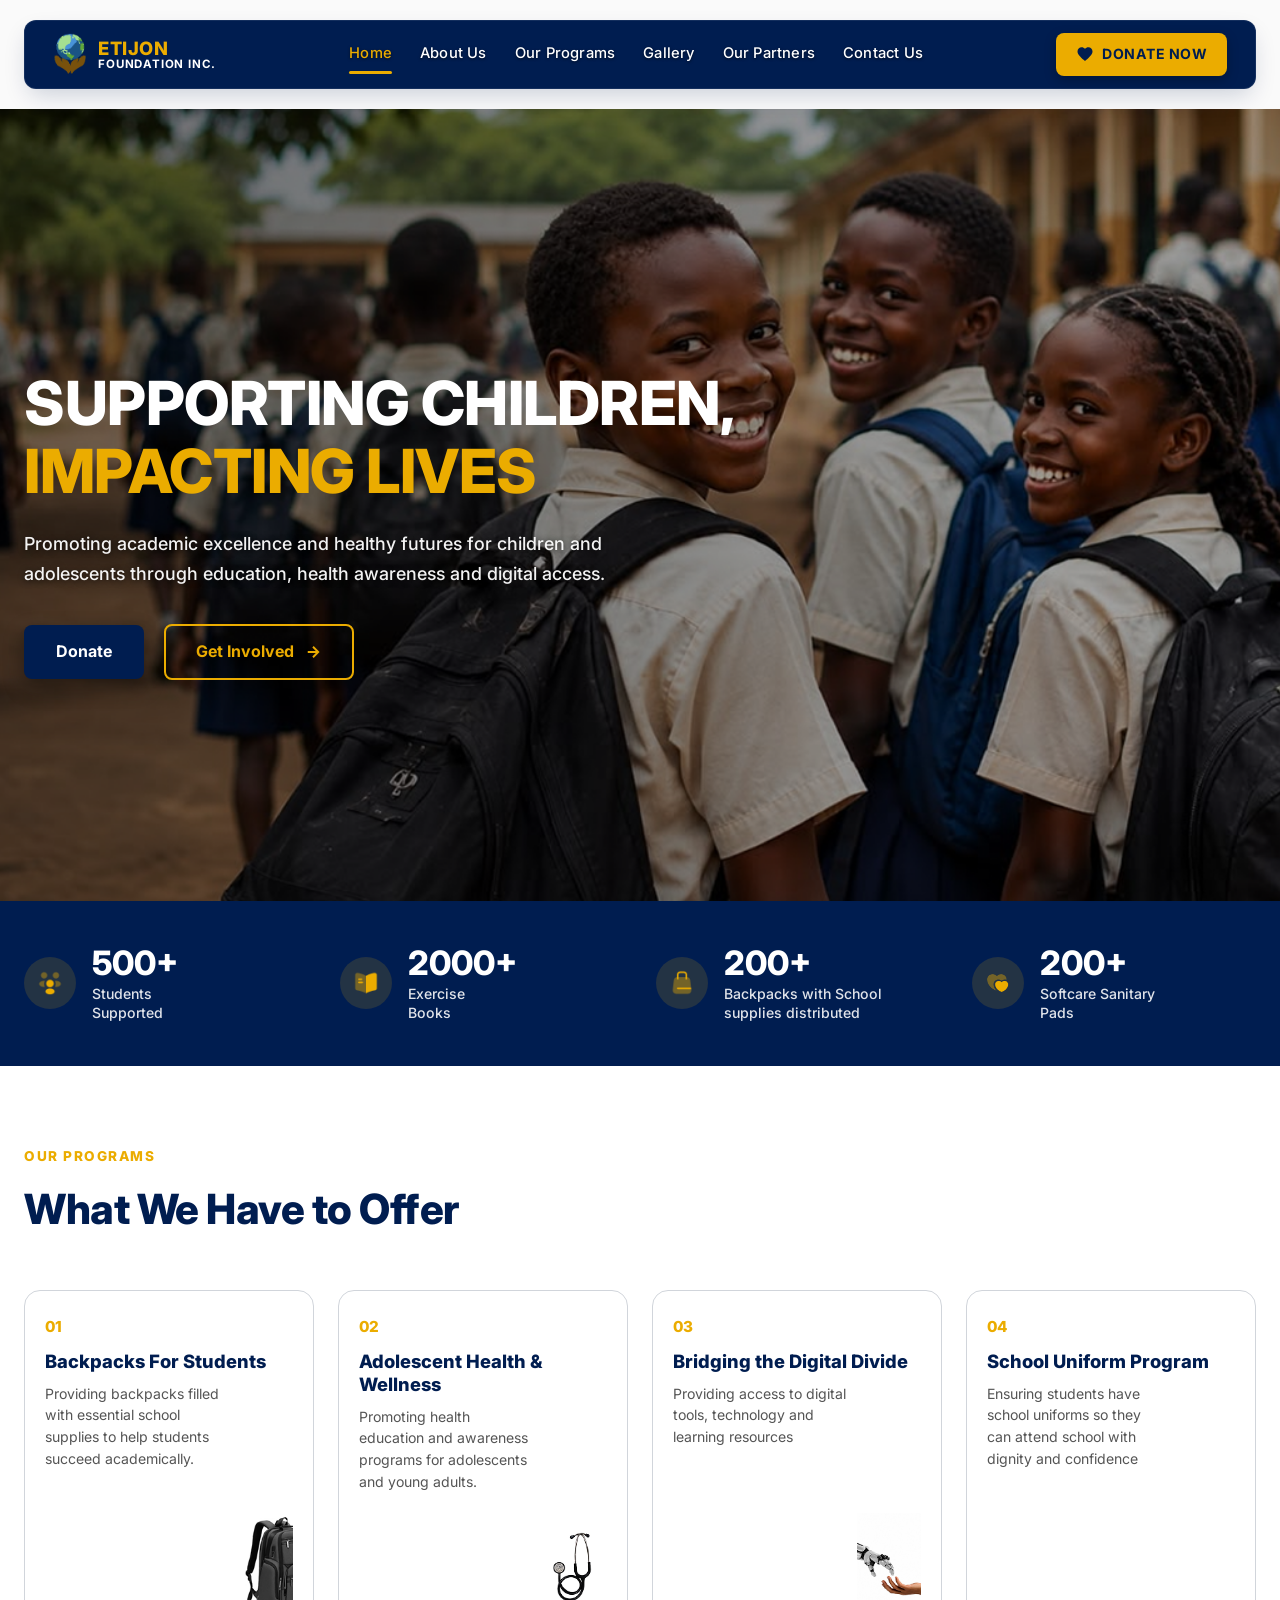
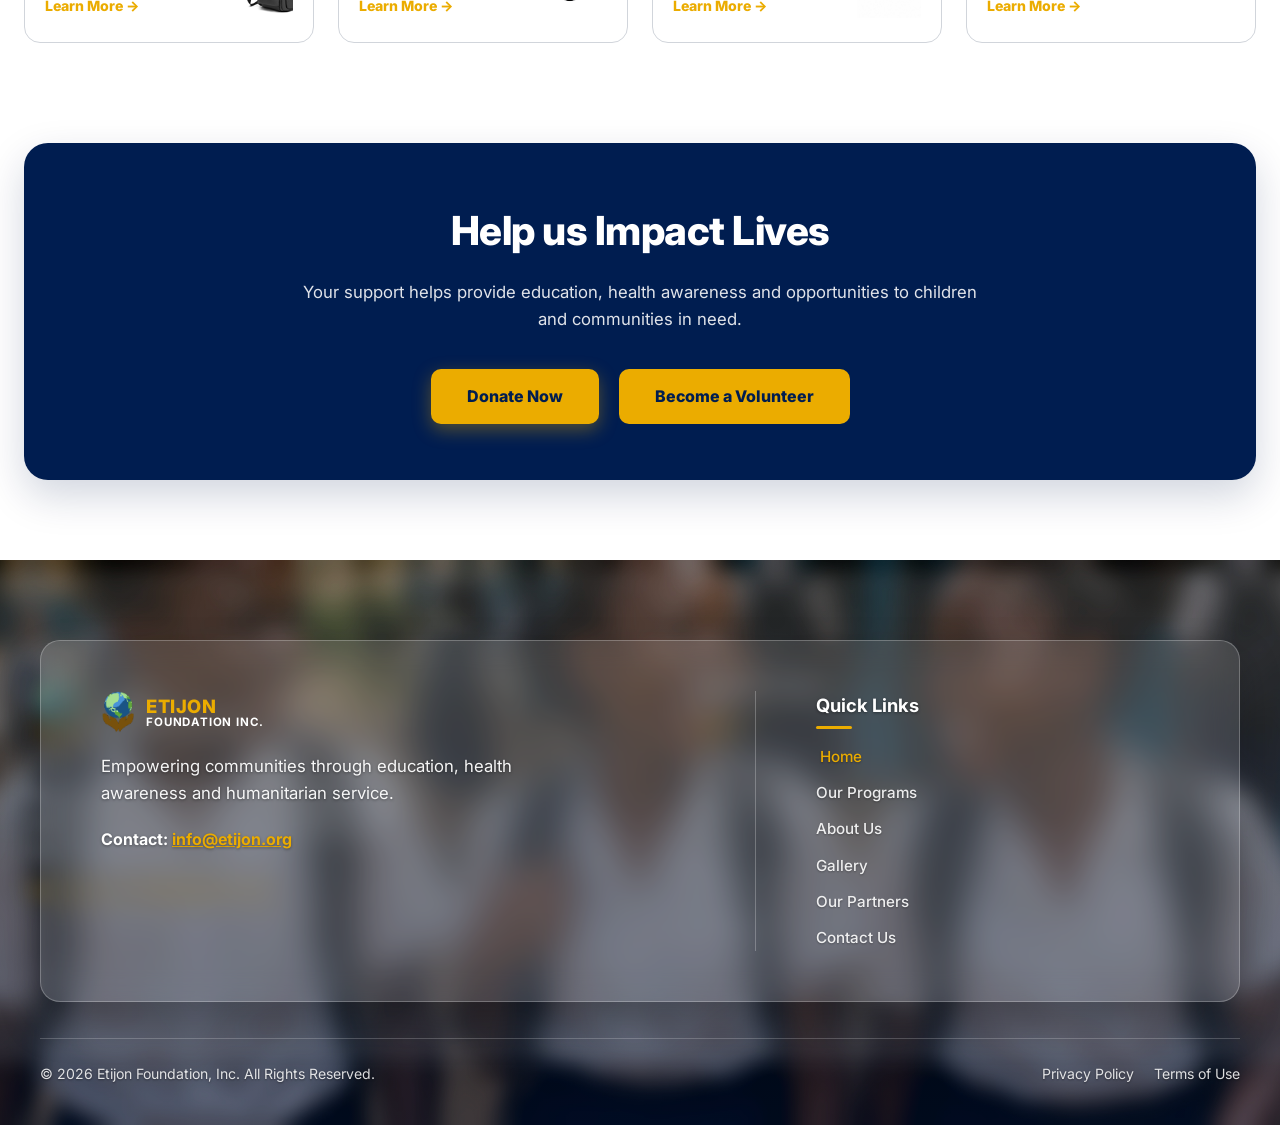
==== commit caebebbc: "Restore exact Figma 4-card outline section with transparent PNG illustrations" ====
--- a/index.html
+++ b/index.html
@@ -14,43 +14,19 @@
   <!-- CSS Stylesheets -->
   <link rel="stylesheet" href="assets/css/variables.css">
   <link rel="stylesheet" href="assets/css/components.css">
-  <link rel="stylesheet" href="assets/css/home.css?v=105">
-
-  <style>
-    /* Clean transparent navbar overlay for Homepage Hero */
-    .hero-overlay {
-      position: absolute;
-      top: 0;
-      left: 0;
-      right: 0;
-      z-index: 100;
-      background: transparent !important;
-      border-bottom: none !important;
-      box-shadow: none !important;
-      backdrop-filter: none !important;
-    }
-    .hero-overlay .header-container {
-      background: transparent !important;
-      border: none !important;
-      box-shadow: none !important;
-    }
-    .hero-overlay::before,
-    .hero-overlay::after {
-      content: none !important;
-    }
-  </style>
+  <link rel="stylesheet" href="assets/css/home.css?v=200">
 </head>
 <body>
 
   <!-- Dynamic Site Header -->
-  <header class="site-header hero-overlay" id="header-placeholder"></header>
+  <header class="site-header" id="header-placeholder"></header>
 
-  <!-- Hero Section -->
+  <!-- Hero Section (Exact Figma Match) -->
   <section class="hero-section">
     <div class="hero-container">
       <div class="hero-content">
         <h1 class="hero-title">
-          SUPPORTING CHILDREN,
+          SUPPORTING CHILDREN,<br>
           <span class="text-gold">IMPACTING LIVES</span>
         </h1>
         <p class="hero-subtitle">
@@ -60,16 +36,18 @@
           <a href="https://www.zeffy.com/en-US/donation-form/donate-to-change-lives-7439" target="_blank" rel="noopener noreferrer" class="btn-hero-primary">Donate</a>
           <a href="get-involved.html" class="btn-hero-outline">
             Get Involved
-            <svg width="20" height="20" viewBox="0 0 24 24" fill="none" stroke="currentColor" stroke-width="2.5" stroke-linecap="round" stroke-linejoin="round"><path d="M5 12h14M12 5l7 7-7 7"/></svg>
+            <svg width="18" height="18" viewBox="0 0 24 24" fill="none" stroke="currentColor" stroke-width="2.5"><path d="M5 12h14M12 5l7 7-7 7"/></svg>
           </a>
         </div>
       </div>
     </div>
   </section>
 
-  <!-- Impact Stats Banner -->
+  <!-- Impact Stats Banner (Exact Figma Match) -->
   <section class="impact-stats-section">
     <div class="stats-container">
+      
+      <!-- Stat 1 -->
       <div class="stat-card">
         <div class="stat-icon-wrapper">
           <img src="assets/images/icons/people.png" alt="Students Supported" class="stat-icon-img">
@@ -79,6 +57,8 @@
           <span class="stat-label">Students<br>Supported</span>
         </div>
       </div>
+
+      <!-- Stat 2 -->
       <div class="stat-card">
         <div class="stat-icon-wrapper">
           <img src="assets/images/icons/book.png" alt="Exercise Books" class="stat-icon-img">
@@ -88,110 +68,98 @@
           <span class="stat-label">Exercise<br>Books</span>
         </div>
       </div>
+
+      <!-- Stat 3 -->
       <div class="stat-card">
         <div class="stat-icon-wrapper">
-          <img src="assets/images/icons/computer.png" alt="Digital Literacy" class="stat-icon-img">
+          <img src="assets/images/icons/shopping-bag.png" alt="Backpacks Distributed" class="stat-icon-img">
         </div>
         <div class="stat-info">
-          <span class="stat-number">100+</span>
-          <span class="stat-label">Digital<br>Literacy</span>
+          <span class="stat-number">200+</span>
+          <span class="stat-label">Backpacks with School<br>supplies distributed</span>
         </div>
       </div>
+
+      <!-- Stat 4 -->
       <div class="stat-card">
         <div class="stat-icon-wrapper">
-          <img src="assets/images/icons/hospital.png" alt="Health Outreach" class="stat-icon-img">
+          <img src="assets/images/icons/lovely.png" alt="Sanitary Pads" class="stat-icon-img">
         </div>
         <div class="stat-info">
-          <span class="stat-number">1500+</span>
-          <span class="stat-label">Health<br>Outreach</span>
+          <span class="stat-number">200+</span>
+          <span class="stat-label">Softcare Sanitary<br>Pads</span>
         </div>
       </div>
+
     </div>
   </section>
 
-  <!-- Our Programs Summary Section -->
+  <!-- Our Programs Section (Exact Figma 4-Column Outline Cards with Isolated Transparent PNGs) -->
   <section class="home-programs-section">
     <div class="section-container">
       
-      <div class="section-header">
-        <div>
-          <span class="section-badge">WHAT WE DO</span>
-          <h2 class="section-heading">Our Programs</h2>
-        </div>
-        <a href="our-programs.html" class="link-view-all">
-          View all programs
-          <svg width="18" height="18" viewBox="0 0 24 24" fill="none" stroke="currentColor" stroke-width="2.5"><path d="M5 12h14M12 5l7 7-7 7"/></svg>
+      <span class="section-badge">OUR PROGRAMS</span>
+      <h2 class="section-heading">What We Have to Offer</h2>
+
+      <div class="programs-4col-grid">
+        
+        <!-- Card 01: Backpacks For Students -->
+        <a href="our-programs.html" class="program-outline-card">
+          <div>
+            <div class="card-num">01</div>
+            <h3 class="card-title">Backpacks For Students</h3>
+            <p class="card-desc">Providing backpacks filled with essential school supplies to help students succeed academically.</p>
+          </div>
+          <div class="card-bottom-row">
+            <span class="card-link-text">Learn More &rarr;</span>
+            <img src="assets/images/backpack_illustration.png" alt="Backpacks Illustration" class="card-illustration">
+          </div>
         </a>
-      </div>
 
-      <div class="programs-cards-grid">
-        
-        <!-- Program Card 1: Educational Support -->
-        <div class="home-program-card">
-          <div class="program-img-wrapper">
-            <img src="assets/images/program_photo_1.jpg" alt="Educational Support & Backpack Initiative" class="program-img">
+        <!-- Card 02: Adolescent Health & Wellness -->
+        <a href="our-programs.html" class="program-outline-card">
+          <div>
+            <div class="card-num">02</div>
+            <h3 class="card-title">Adolescent Health & Wellness</h3>
+            <p class="card-desc">Promoting health education and awareness programs for adolescents and young adults.</p>
           </div>
-          <div class="program-content">
-            <h3 class="program-title">Educational Support</h3>
-            <p class="program-desc">
-              Providing essential school supplies, backpacks, and exercise books to ensure every child is equipped for learning.
-            </p>
-            <a href="our-programs.html" class="program-link">Learn More &rarr;</a>
+          <div class="card-bottom-row">
+            <span class="card-link-text">Learn More &rarr;</span>
+            <img src="assets/images/stethoscope_illustration.png" alt="Health Illustration" class="card-illustration">
           </div>
-        </div>
+        </a>
 
-        <!-- Program Card 2: Adolescent Health -->
-        <div class="home-program-card">
-          <div class="program-img-wrapper">
-            <img src="assets/images/program_photo_2.jpg" alt="Adolescent Health & Wellness" class="program-img">
+        <!-- Card 03: Bridging the Digital Divide -->
+        <a href="our-programs.html" class="program-outline-card">
+          <div>
+            <div class="card-num">03</div>
+            <h3 class="card-title">Bridging the Digital Divide</h3>
+            <p class="card-desc">Providing access to digital tools, technology and learning resources</p>
           </div>
-          <div class="program-content">
-            <h3 class="program-title">Adolescent Health & Wellness</h3>
-            <p class="program-desc">
-              Promoting health education, menstrual hygiene awareness, and wellness programs for young people.
-            </p>
-            <a href="our-programs.html" class="program-link">Learn More &rarr;</a>
+          <div class="card-bottom-row">
+            <span class="card-link-text">Learn More &rarr;</span>
+            <img src="assets/images/digital_illustration.png" alt="Digital Divide Illustration" class="card-illustration">
           </div>
-        </div>
+        </a>
 
-        <!-- Program Card 3: Digital Divide -->
-        <div class="home-program-card">
-          <div class="program-img-wrapper">
-            <img src="assets/images/program_photo_3.jpg" alt="Bridging the Digital Divide" class="program-img">
+        <!-- Card 04: School Uniform Program -->
+        <a href="our-programs.html" class="program-outline-card">
+          <div>
+            <div class="card-num">04</div>
+            <h3 class="card-title">School Uniform Program</h3>
+            <p class="card-desc">Ensuring students have school uniforms so they can attend school with dignity and confidence</p>
           </div>
-          <div class="program-content">
-            <h3 class="program-title">Bridging the Digital Divide</h3>
-            <p class="program-desc">
-              Empowering youth with digital literacy, computer access, and modern technology skills.
-            </p>
-            <a href="our-programs.html" class="program-link">Learn More &rarr;</a>
+          <div class="card-bottom-row">
+            <span class="card-link-text">Learn More &rarr;</span>
           </div>
-        </div>
+        </a>
 
       </div>
 
     </div>
   </section>
 
-  <!-- Impact Gallery Section -->
-  <section class="home-gallery-section">
-    <div class="section-container">
-      
-      <div class="section-header">
-        <div>
-          <span class="section-badge">SEE THE DIFFERENCE</span>
-          <h2 class="section-heading">Impact Gallery</h2>
-        </div>
-        <a href="gallery.html" class="link-view-all">
-          View full gallery
-          <svg width="18" height="18" viewBox="0 0 24 24" fill="none" stroke="currentColor" stroke-width="2.5"><path d="M5 12h14M12 5l7 7-7 7"/></svg>
-        </a>
-      </div>
-
-    </div>
-  </section>
-
-  <!-- CTA Banner Section -->
+  <!-- CTA Banner Section (Help Us Impact Lives - Exact Figma Match) -->
   <section class="cta-banner-section">
     <div class="cta-banner-container">
       <div class="cta-banner-card">
--- a/assets/css/home.css
+++ b/assets/css/home.css
@@ -1,7 +1,7 @@
-/* Etijon Foundation - Homepage Specific Styles */
+/* Etijon Foundation - Homepage Specific Styles (Exact Figma Match) */
 
 /* ==========================================================================
-   HERO SECTION (100% NATURAL UN-TINTED PHOTO WITH TRANSPARENT NAV)
+   HERO SECTION (EXACT FIGMA MATCH)
    ========================================================================== */
 .hero-section {
   position: relative;
@@ -13,17 +13,13 @@
   overflow: hidden;
 }
 
-.hero-section::before {
-  display: none;
-}
-
 .hero-container {
   position: relative;
   z-index: 2;
   width: 100%;
   max-width: 1280px;
   margin: 0 auto;
-  padding: 140px 24px 90px;
+  padding: 120px 24px 80px;
   color: var(--white);
 }
 
@@ -45,7 +41,7 @@
 }
 
 .hero-subtitle {
-  font-size: 1.15rem;
+  font-size: 1.12rem;
   line-height: 1.65;
   color: rgba(255, 255, 255, 0.95);
   max-width: 660px;
@@ -67,14 +63,13 @@
   font-size: 1rem;
   font-weight: 700;
   padding: 14px 32px;
-  border-radius: var(--radius-sm);
+  border-radius: 8px;
   display: inline-flex;
   align-items: center;
   gap: 10px;
   text-decoration: none;
   box-shadow: 0 8px 20px rgba(0, 0, 0, 0.4);
   transition: transform var(--transition-fast), background-color var(--transition-fast);
-  border: 1px solid rgba(255, 255, 255, 0.15);
 }
 
 .btn-hero-primary:hover {
@@ -89,30 +84,26 @@
   font-size: 1rem;
   font-weight: 700;
   padding: 13px 30px;
-  border-radius: var(--radius-sm);
+  border-radius: 8px;
   text-decoration: none;
   display: inline-flex;
   align-items: center;
   gap: 10px;
   transition: all var(--transition-fast);
-  text-shadow: 0 1px 4px rgba(0, 0, 0, 0.75);
 }
 
 .btn-hero-outline:hover {
   background-color: var(--secondary-color);
   color: var(--primary-color);
   transform: translateY(-2px);
-  text-shadow: none;
 }
 
 /* ==========================================================================
-   IMPACT STATS BANNER
+   IMPACT STATS BANNER (DARK NAVY BACKGROUND)
    ========================================================================== */
 .impact-stats-section {
   background-color: var(--primary-color);
-  padding: 50px 24px;
-  border-top: 1px solid rgba(255, 255, 255, 0.1);
-  border-bottom: 1px solid rgba(255, 255, 255, 0.1);
+  padding: 44px 24px;
 }
 
 .stats-container {
@@ -126,13 +117,13 @@
 .stat-card {
   display: flex;
   align-items: center;
-  gap: 20px;
+  gap: 16px;
   color: var(--white);
 }
 
 .stat-icon-wrapper {
-  width: 56px;
-  height: 56px;
+  width: 52px;
+  height: 52px;
   border-radius: 50%;
   background: rgba(235, 172, 0, 0.15);
   display: flex;
@@ -142,8 +133,8 @@
 }
 
 .stat-icon-img {
-  width: 28px;
-  height: 28px;
+  width: 26px;
+  height: 26px;
   object-fit: contain;
 }
 
@@ -153,44 +144,34 @@
 }
 
 .stat-number {
-  font-size: 2.2rem;
+  font-size: 2.1rem;
   font-weight: 800;
   color: var(--white);
   line-height: 1.1;
 }
 
 .stat-label {
-  font-size: 0.92rem;
-  color: rgba(255, 255, 255, 0.85);
+  font-size: 0.88rem;
+  color: rgba(255, 255, 255, 0.88);
   margin-top: 4px;
   font-weight: 500;
   line-height: 1.3;
 }
 
 /* ==========================================================================
-   OUR PROGRAMS SECTION (HOMEPAGE 3-CARD CAROUSEL / GRID)
+   OUR PROGRAMS SECTION (EXACT FIGMA 4-COLUMN OUTLINE CARDS WITH TRANSPARENT PNGs)
    ========================================================================== */
-.home-programs-section,
-.programs-section {
+.home-programs-section {
   padding: 80px 24px 100px;
-  background-color: #F8F9FA;
-}
-
-.section-container,
-.programs-container {
+  background-color: #FFFFFF;
+}
+
+.section-container {
   max-width: 1280px;
   margin: 0 auto;
 }
 
-.section-header {
-  display: flex;
-  align-items: flex-end;
-  justify-content: space-between;
-  margin-bottom: 48px;
-}
-
-.section-badge,
-.section-header-badge {
+.section-badge {
   color: var(--secondary-color);
   font-size: 0.85rem;
   font-weight: 800;
@@ -200,119 +181,94 @@
   display: block;
 }
 
-.section-heading,
-.section-main-heading {
-  font-size: 2.5rem;
-  font-weight: 800;
-  color: var(--primary-color);
+.section-heading {
+  font-size: 2.6rem;
+  font-weight: 800;
+  color: var(--primary-color);
+  margin-bottom: 48px;
   letter-spacing: -0.5px;
 }
 
-.link-view-all {
+.programs-4col-grid {
+  display: grid;
+  grid-template-columns: repeat(4, 1fr);
+  gap: 24px;
+}
+
+.program-outline-card {
+  background: #FFFFFF;
+  border: 1.5px solid #D1D5DB;
+  border-radius: 16px;
+  padding: 24px 20px;
+  display: flex;
+  flex-direction: column;
+  justify-content: space-between;
+  text-decoration: none;
+  color: inherit;
+  transition: transform var(--transition-fast), border-color var(--transition-fast), box-shadow var(--transition-fast);
+  min-height: 280px;
+  position: relative;
+}
+
+.program-outline-card:hover {
+  transform: translateY(-4px);
+  border-color: var(--secondary-color);
+  box-shadow: 0 12px 28px rgba(0, 29, 80, 0.1);
+}
+
+.card-num {
+  font-size: 0.95rem;
+  font-weight: 800;
+  color: var(--secondary-color);
+  margin-bottom: 10px;
+}
+
+.card-title {
+  font-size: 1.15rem;
+  font-weight: 800;
+  color: var(--primary-color);
+  line-height: 1.25;
+  margin-bottom: 10px;
+}
+
+.card-desc {
+  font-size: 0.88rem;
+  line-height: 1.55;
+  color: #555555;
+  margin-bottom: 20px;
+  max-width: 72%;
+}
+
+.card-bottom-row {
+  display: flex;
+  align-items: flex-end;
+  justify-content: space-between;
+  width: 100%;
+}
+
+.card-link-text {
+  font-size: 0.88rem;
+  font-weight: 800;
+  color: var(--secondary-color);
   display: inline-flex;
   align-items: center;
-  gap: 8px;
-  color: var(--primary-color);
-  font-weight: 700;
-  font-size: 0.95rem;
-  text-decoration: none;
-  transition: color var(--transition-fast), transform var(--transition-fast);
-}
-
-.link-view-all:hover {
-  color: var(--secondary-color);
-  transform: translateX(4px);
-}
-
-.programs-cards-grid {
-  display: grid;
-  grid-template-columns: repeat(3, 1fr);
-  gap: 32px;
-}
-
-.home-program-card {
-  background-color: #FFFFFF;
-  border-radius: 20px;
-  overflow: hidden;
-  box-shadow: 0 10px 30px rgba(0, 29, 80, 0.08);
-  border: 1px solid rgba(0, 29, 80, 0.08);
-  display: flex;
-  flex-direction: column;
-  transition: transform var(--transition-fast), box-shadow var(--transition-fast);
-}
-
-.home-program-card:hover {
-  transform: translateY(-6px);
-  box-shadow: 0 18px 40px rgba(0, 29, 80, 0.15);
-  border-color: var(--secondary-color);
-}
-
-.program-img-wrapper {
-  height: 220px;
-  width: 100%;
-  overflow: hidden;
-  background-color: #EAECEF;
-}
-
-.program-img {
-  width: 100%;
-  height: 100%;
-  object-fit: cover;
-  display: block;
-}
-
-.program-content {
-  padding: 28px 24px;
-  display: flex;
-  flex-direction: column;
-  flex: 1;
-  justify-content: space-between;
-}
-
-.program-title {
-  font-size: 1.35rem;
-  font-weight: 800;
-  color: var(--primary-color);
-  line-height: 1.25;
-  margin-bottom: 12px;
-  letter-spacing: -0.2px;
-}
-
-.program-desc {
-  font-size: 0.92rem;
-  line-height: 1.6;
-  color: #555555;
-  margin-bottom: 24px;
-}
-
-.program-link {
-  color: var(--secondary-color);
-  font-weight: 800;
-  font-size: 0.92rem;
-  text-decoration: none;
-  display: inline-flex;
-  align-items: center;
-  gap: 6px;
-  transition: transform var(--transition-fast);
-}
-
-.program-link:hover {
-  transform: translateX(4px);
+  gap: 4px;
+}
+
+.card-illustration {
+  height: 105px;
+  width: auto;
+  max-width: 90px;
+  object-fit: contain;
+  align-self: flex-end;
+
 }
 
 /* ==========================================================================
-   IMPACT GALLERY PREVIEW SECTION
-   ========================================================================== */
-.home-gallery-section {
-  padding: 80px 24px 100px;
-  background-color: #FFFFFF;
-}
-
-/* ==========================================================================
-   CTA BANNER SECTION
+   CTA BANNER SECTION (HELP US IMPACT LIVES - EXACT FIGMA MATCH)
    ========================================================================== */
 .cta-banner-section {
-  padding: 0 24px 100px;
+  padding: 0 24px 80px;
   background-color: #FFFFFF;
 }
 
@@ -389,14 +345,14 @@
 
 /* Responsive Grid */
 @media (max-width: 1024px) {
-  .programs-cards-grid,
+  .programs-4col-grid,
   .stats-container {
     grid-template-columns: repeat(2, 1fr);
   }
 }
 
 @media (max-width: 640px) {
-  .programs-cards-grid,
+  .programs-4col-grid,
   .stats-container {
     grid-template-columns: 1fr;
   }
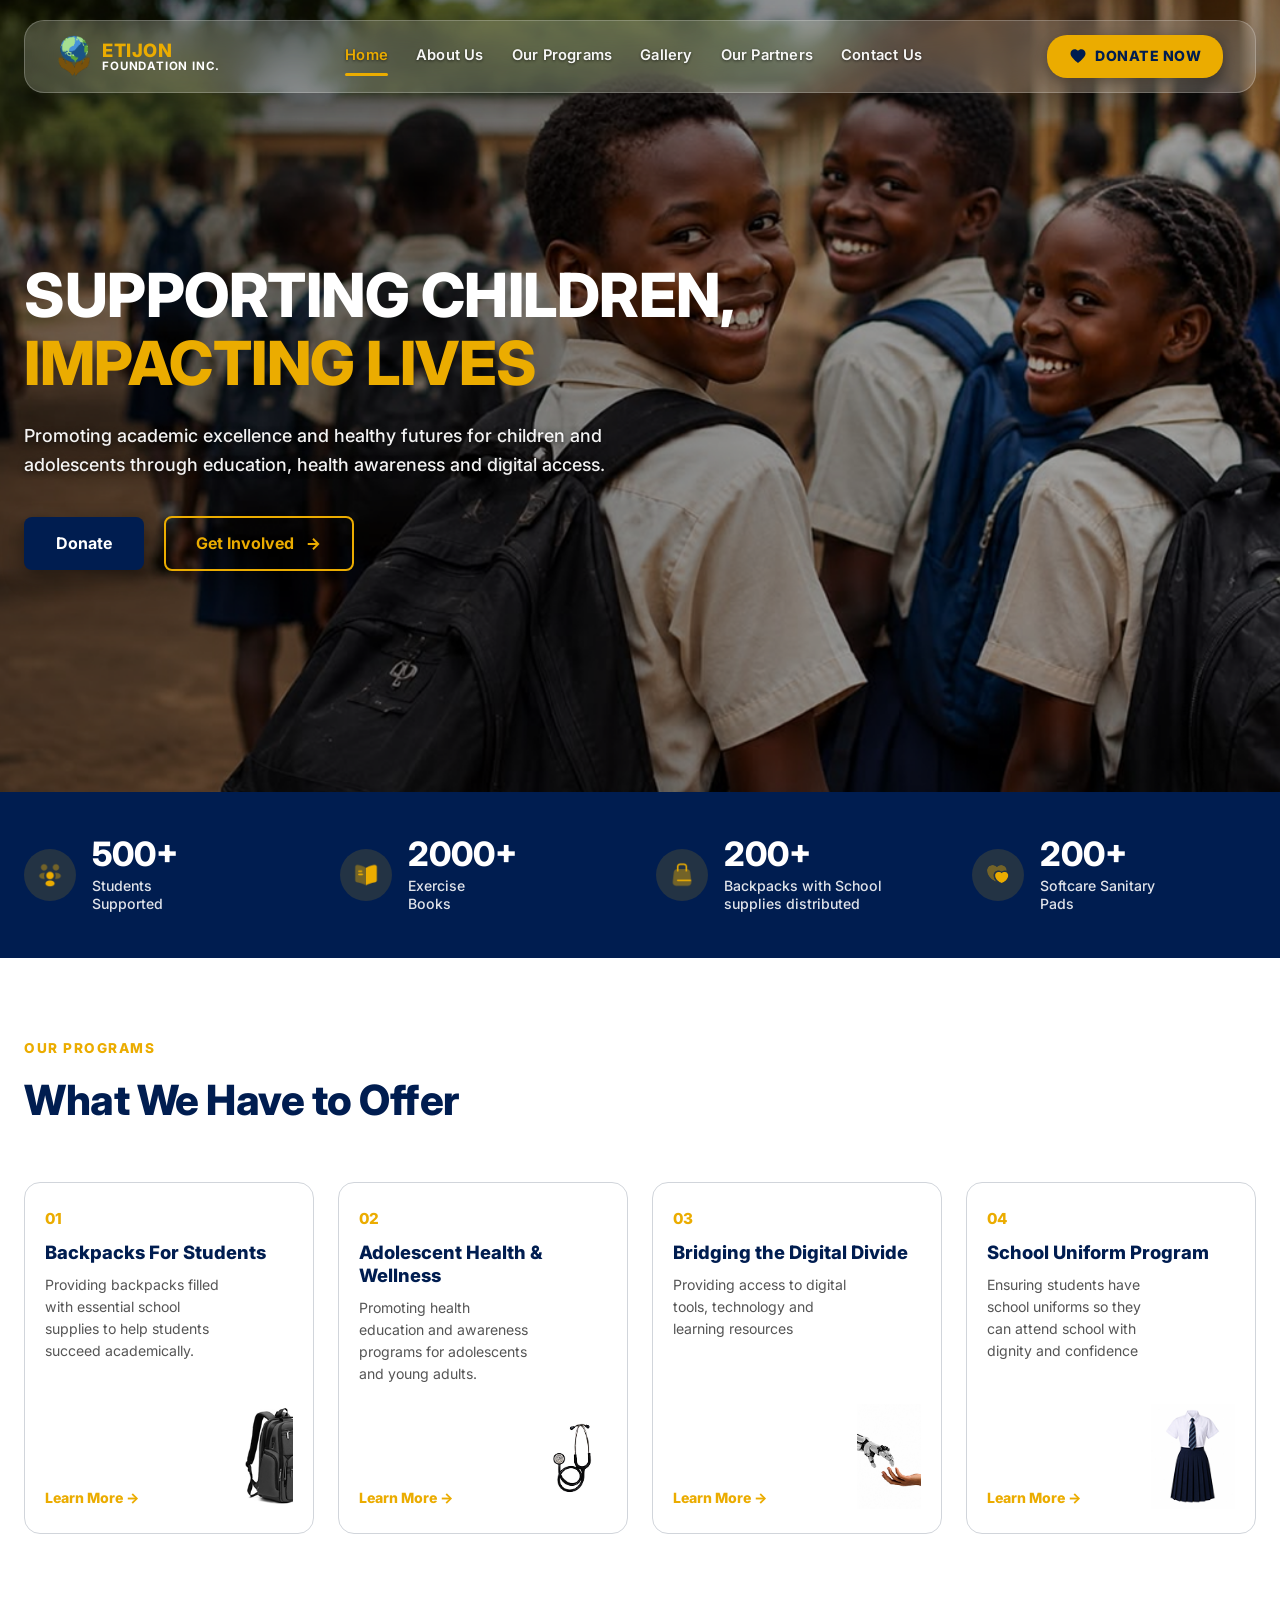
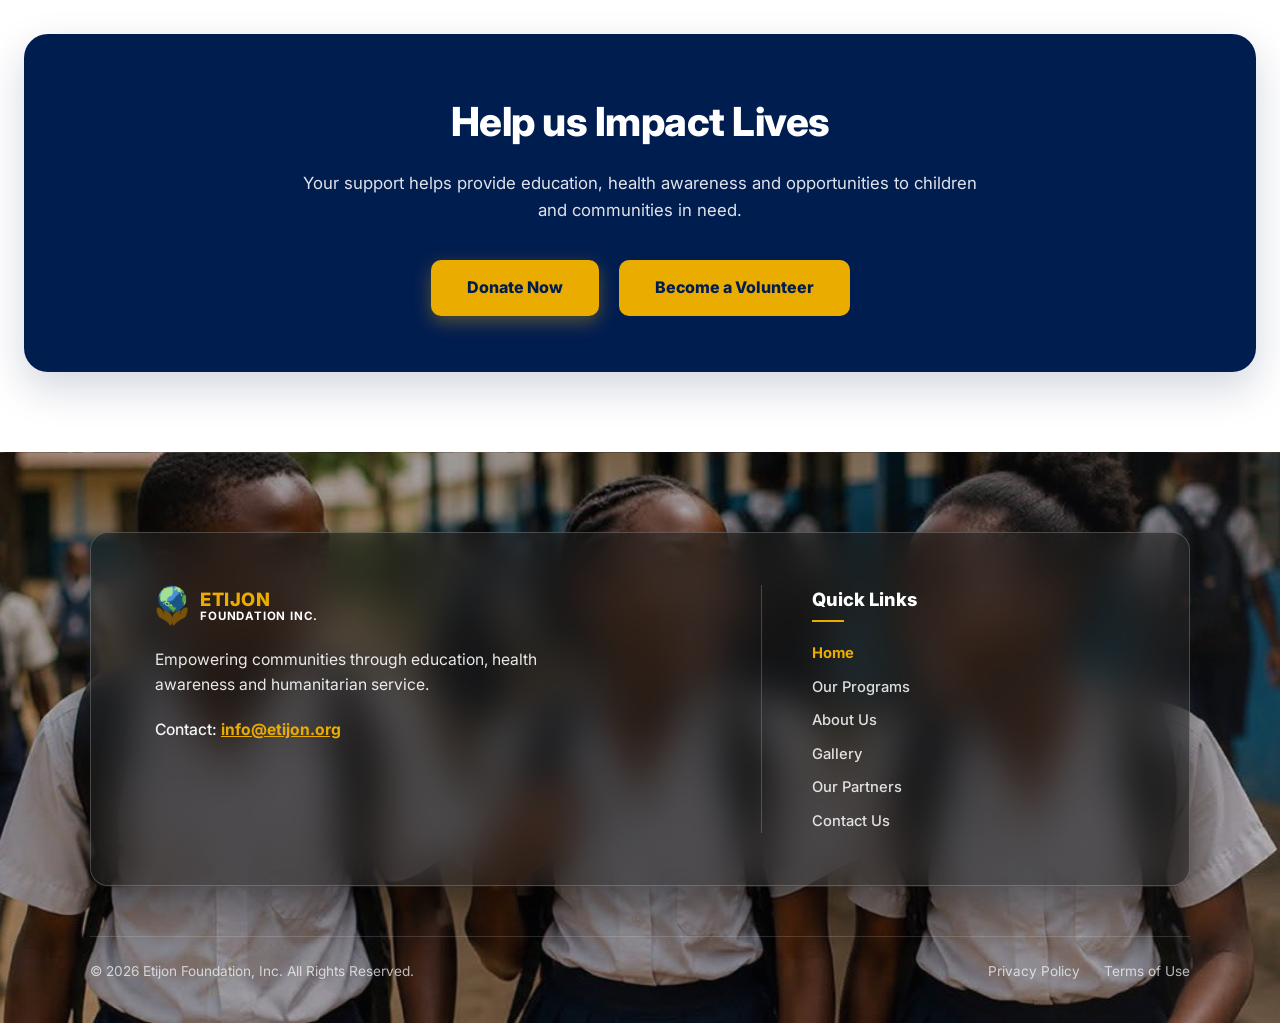
==== commit cf624db8: "Integrate new team photos and uniform assets from New assets/New without altering existing codebase" ====
--- a/index.html
+++ b/index.html
@@ -151,6 +151,7 @@
           </div>
           <div class="card-bottom-row">
             <span class="card-link-text">Learn More &rarr;</span>
+            <img src="assets/images/uniform_illustration.png" alt="School Uniform Illustration" class="card-illustration">
           </div>
         </a>
 
--- a/assets/css/components.css
+++ b/assets/css/components.css
@@ -1,31 +1,51 @@
 /* Etijon Foundation Header & Footer Reusable Components CSS */
 
 /* ==========================================================================
-   SITE HEADER & NAVIGATION
+   SITE HEADER & NAVIGATION (HOMEPAGE TRANSPARENT vs INNER PAGES SOLID BLUE)
    ========================================================================== */
 .site-header {
-  position: relative;
-  top: 0;
-  left: 0;
-  width: 100%;
-  z-index: 1000;
-  padding: 20px 24px;
+  position: fixed !important;
+  top: 0 !important;
+  left: 0 !important;
+  right: 0 !important;
+  width: 100% !important;
+  z-index: 9999 !important;
+  padding: 20px 24px !important;
+  background: transparent !important;
+  pointer-events: none;
 }
 
 .header-container {
   max-width: 1280px;
   margin: 0 auto;
-}
-
-.main-nav {
-  background-color: var(--primary-color);
-  border-radius: var(--radius-md);
-  padding: 12px 28px;
-  display: flex;
-  align-items: center;
-  justify-content: space-between;
-  box-shadow: var(--shadow-md);
-  border: 1px solid rgba(255, 255, 255, 0.08);
+  pointer-events: auto;
+}
+
+/* Default / Inner Pages Header: Solid Navy Blue Capsule */
+.main-nav,
+.site-header.inner-header .main-nav {
+  background: #001D50 !important;
+  border-radius: 20px !important;
+  padding: 14px 32px !important;
+  display: flex !important;
+  align-items: center !important;
+  justify-content: space-between !important;
+  box-shadow: 0 10px 32px rgba(0, 0, 0, 0.28) !important;
+  border: 1.5px solid rgba(255, 255, 255, 0.18) !important;
+}
+
+/* Homepage Only Header: Floating Translucent Glass Capsule */
+.site-header.home-header .main-nav {
+  background: rgba(255, 255, 255, 0.16) !important;
+  backdrop-filter: blur(22px) !important;
+  -webkit-backdrop-filter: blur(22px) !important;
+  border-radius: 20px !important;
+  padding: 14px 32px !important;
+  display: flex !important;
+  align-items: center !important;
+  justify-content: space-between !important;
+  box-shadow: 0 10px 32px rgba(0, 0, 0, 0.3) !important;
+  border: 1px solid rgba(255, 255, 255, 0.22) !important;
 }
 
 .nav-brand {
@@ -57,7 +77,7 @@
 .brand-name-sub {
   font-size: 0.72rem;
   font-weight: 700;
-  color: var(--white);
+  color: #FFFFFF;
   letter-spacing: 0.8px;
 }
 
@@ -68,19 +88,23 @@
 }
 
 .nav-link {
-  color: var(--white);
+  color: #FFFFFF;
   font-size: 0.92rem;
-  font-weight: 500;
+  font-weight: 600;
   padding: 6px 0;
   position: relative;
   white-space: nowrap;
   letter-spacing: 0.2px;
+  text-decoration: none;
+  opacity: 0.95;
+  transition: opacity var(--transition-fast), color var(--transition-fast);
   text-shadow: 0 1px 3px rgba(0, 0, 0, 0.6);
 }
 
 .nav-link:hover,
 .nav-link.active {
   color: var(--secondary-color);
+  opacity: 1;
 }
 
 .nav-link.active::after {
@@ -104,14 +128,15 @@
   background-color: var(--secondary-color);
   color: var(--primary-color);
   font-size: 0.88rem;
-  font-weight: 700;
-  padding: 10px 20px;
-  border-radius: var(--radius-sm);
+  font-weight: 800;
+  padding: 10px 22px;
+  border-radius: 20px;
   display: inline-flex;
   align-items: center;
   gap: 8px;
   text-transform: uppercase;
   letter-spacing: 0.5px;
+  text-decoration: none;
   box-shadow: 0 4px 12px rgba(0, 0, 0, 0.25);
   transition: transform var(--transition-fast), background-color var(--transition-fast);
 }
@@ -132,94 +157,80 @@
   padding: 4px;
 }
 
-/* Transparent Header Override for Homepage Hero Overlay */
-header.site-header.hero-overlay {
-  position: absolute !important;
-  top: 0 !important;
-  left: 0 !important;
-  width: 100% !important;
-  z-index: 1000 !important;
-  background: transparent !important;
-  background-color: transparent !important;
-  padding: 24px 0 !important;
-}
-
-header.site-header.hero-overlay .main-nav {
-  background: transparent !important;
-  background-color: transparent !important;
-  box-shadow: none !important;
-  border: none !important;
-  padding: 12px 0 !important;
-}
-
-/* Responsive Navigation */
+/* Mobile Navigation Dropdown */
 @media (max-width: 992px) {
-  .mobile-nav-toggle {
-    display: block;
-  }
-
   .nav-menu {
-    position: fixed;
-    top: 90px;
+    display: none;
+    position: absolute;
+    top: 100%;
     left: 24px;
     right: 24px;
     background-color: var(--primary-color);
+    flex-direction: column;
+    padding: 24px;
     border-radius: var(--radius-md);
-    padding: 24px;
-    flex-direction: column;
-    align-items: flex-start;
-    gap: 18px;
     box-shadow: var(--shadow-lg);
+    gap: 16px;
+    margin-top: 8px;
     border: 1px solid rgba(255, 255, 255, 0.1);
-    display: none;
-    z-index: 999;
   }
 
   .nav-menu.open {
     display: flex;
   }
 
-  .nav-actions {
-    margin-left: auto;
-  }
+  .mobile-nav-toggle {
+    display: block;
+  }
+}
+
+/* Ensure inner pages start cleanly below fixed floating navbar */
+.about-page-container,
+.programs-page-container,
+.gallery-page-container,
+.partners-page-container,
+.contact-page-container,
+.get-involved-container {
+  padding-top: 130px !important;
 }
 
 /* ==========================================================================
-   SITE FOOTER (EXACT MATCH FOR components_preview_full_1785346029315.png)
+   GLASSMOPHISM SITE FOOTER (EXACT FIGMA MATCH WITH HIGH-RES BACKGROUND PHOTO)
    ========================================================================== */
 .site-footer {
-  position: relative;
-  width: 100%;
-  background: url('../images/footer-bg.jpg') center center / cover no-repeat;
+  background-color: #10141D;
+  position: relative;
   padding: 80px 24px 40px;
-  margin-top: auto;
   overflow: hidden;
 }
 
+/* High-Res Footer Background Photo (photo_2026-07-30_10-21-52.jpg) */
 .site-footer::before {
   content: '';
   position: absolute;
   inset: 0;
-  background: linear-gradient(180deg, rgba(0, 0, 0, 0.15) 0%, rgba(0, 29, 80, 0.35) 100%);
+  background-image: url('../images/footer_bg.jpg');
+  background-size: cover;
+  background-position: center center;
+  opacity: 0.85;
+  z-index: 0;
+}
+
+.footer-glass-card {
+  position: relative;
   z-index: 1;
-}
-
-.footer-glass-card {
-  position: relative;
-  z-index: 2;
-  max-width: 1200px;
-  margin: 0 auto;
-  background: rgba(255, 255, 255, 0.12);
-  backdrop-filter: blur(14px);
-  -webkit-backdrop-filter: blur(14px);
-  border: 1px solid rgba(255, 255, 255, 0.25);
-  border-radius: var(--radius-lg);
-  padding: 50px 60px;
-  color: var(--white);
+  max-width: 1100px;
+  margin: 0 auto 50px;
+  background: rgba(30, 30, 30, 0.55);
+  backdrop-filter: blur(20px);
+  -webkit-backdrop-filter: blur(20px);
+  border-radius: 18px;
+  border: 1px solid rgba(255, 255, 255, 0.2);
+  padding: 52px 64px;
   display: grid;
-  grid-template-columns: 1.4fr 1fr;
+  grid-template-columns: 1.2fr 0.8fr;
   gap: 60px;
-  box-shadow: 0 20px 40px rgba(0, 0, 0, 0.25);
+  box-shadow: 0 20px 48px rgba(0, 0, 0, 0.45);
 }
 
 .footer-brand-col {
@@ -236,40 +247,32 @@
 }
 
 .footer-tagline {
-  font-size: 1.05rem;
+  color: rgba(255, 255, 255, 0.9);
+  font-size: 0.98rem;
   line-height: 1.6;
+  max-width: 440px;
+}
+
+.footer-contact-link {
   color: rgba(255, 255, 255, 0.95);
-  max-width: 440px;
-  font-weight: 400;
-  text-shadow: 0 1px 3px rgba(0, 0, 0, 0.4);
-}
-
-.footer-contact-link {
-  font-size: 1rem;
-  font-weight: 700;
+  font-size: 0.98rem;
+  font-weight: 500;
+}
+
+.footer-links-col {
+  display: flex;
+  flex-direction: column;
+  gap: 20px;
+  border-left: 1px solid rgba(255, 255, 255, 0.2);
+  padding-left: 50px;
+}
+
+.footer-heading {
   color: var(--white);
-  text-shadow: 0 1px 3px rgba(0, 0, 0, 0.4);
-}
-
-.footer-contact-link span {
-  color: var(--secondary-color);
-}
-
-.footer-links-col {
-  display: flex;
-  flex-direction: column;
-  gap: 16px;
-  border-left: 1px solid rgba(255, 255, 255, 0.25);
-  padding-left: 60px;
-}
-
-.footer-heading {
   font-size: 1.15rem;
-  font-weight: 700;
-  color: var(--white);
+  font-weight: 800;
   position: relative;
   padding-bottom: 8px;
-  text-shadow: 0 1px 3px rgba(0, 0, 0, 0.4);
 }
 
 .footer-heading::after {
@@ -277,74 +280,75 @@
   position: absolute;
   bottom: 0;
   left: 0;
-  width: 36px;
-  height: 3px;
+  width: 32px;
+  height: 2px;
   background-color: var(--secondary-color);
-  border-radius: 2px;
 }
 
 .footer-links-list {
   display: flex;
   flex-direction: column;
-  gap: 12px;
+  gap: 10px;
 }
 
 .footer-link {
-  color: rgba(255, 255, 255, 0.9);
-  font-size: 0.95rem;
+  color: rgba(255, 255, 255, 0.85);
+  font-size: 0.92rem;
   font-weight: 500;
-  text-shadow: 0 1px 2px rgba(0, 0, 0, 0.3);
-  transition: color var(--transition-fast), padding-left var(--transition-fast);
+  text-decoration: none;
+  transition: color var(--transition-fast), transform var(--transition-fast);
 }
 
 .footer-link:hover,
 .footer-link.active {
   color: var(--secondary-color);
-  padding-left: 4px;
+  font-weight: 700;
 }
 
 .footer-bottom {
   position: relative;
-  z-index: 2;
-  max-width: 1200px;
-  margin: 36px auto 0;
+  z-index: 1;
+  max-width: 1100px;
+  margin: 0 auto;
+  display: flex;
+  justify-content: space-between;
+  align-items: center;
+  color: rgba(255, 255, 255, 0.7);
+  font-size: 0.85rem;
+  border-top: 1px solid rgba(255, 255, 255, 0.15);
   padding-top: 24px;
-  border-top: 1px solid rgba(255, 255, 255, 0.2);
-  display: flex;
-  justify-content: space-between;
-  align-items: center;
-  color: rgba(255, 255, 255, 0.85);
-  font-size: 0.88rem;
-  text-shadow: 0 1px 2px rgba(0, 0, 0, 0.4);
 }
 
 .footer-bottom-links {
   display: flex;
-  gap: 20px;
+  gap: 24px;
 }
 
 .footer-bottom-links a {
-  color: rgba(255, 255, 255, 0.85);
+  color: rgba(255, 255, 255, 0.7);
+  text-decoration: none;
+  transition: color var(--transition-fast);
 }
 
 .footer-bottom-links a:hover {
-  color: var(--secondary-color);
-}
-
-@media (max-width: 768px) {
+  color: var(--white);
+}
+
+@media (max-width: 992px) {
   .footer-glass-card {
     grid-template-columns: 1fr;
-    padding: 36px 28px;
-    gap: 36px;
-  }
-
+    gap: 40px;
+    padding: 36px 32px;
+  }
   .footer-links-col {
     border-left: none;
     padding-left: 0;
-    border-top: 1px solid rgba(255, 255, 255, 0.25);
-    padding-top: 28px;
-  }
-
+    border-top: 1px solid rgba(255, 255, 255, 0.2);
+    padding-top: 30px;
+  }
+}
+
+@media (max-width: 640px) {
   .footer-bottom {
     flex-direction: column;
     gap: 12px;
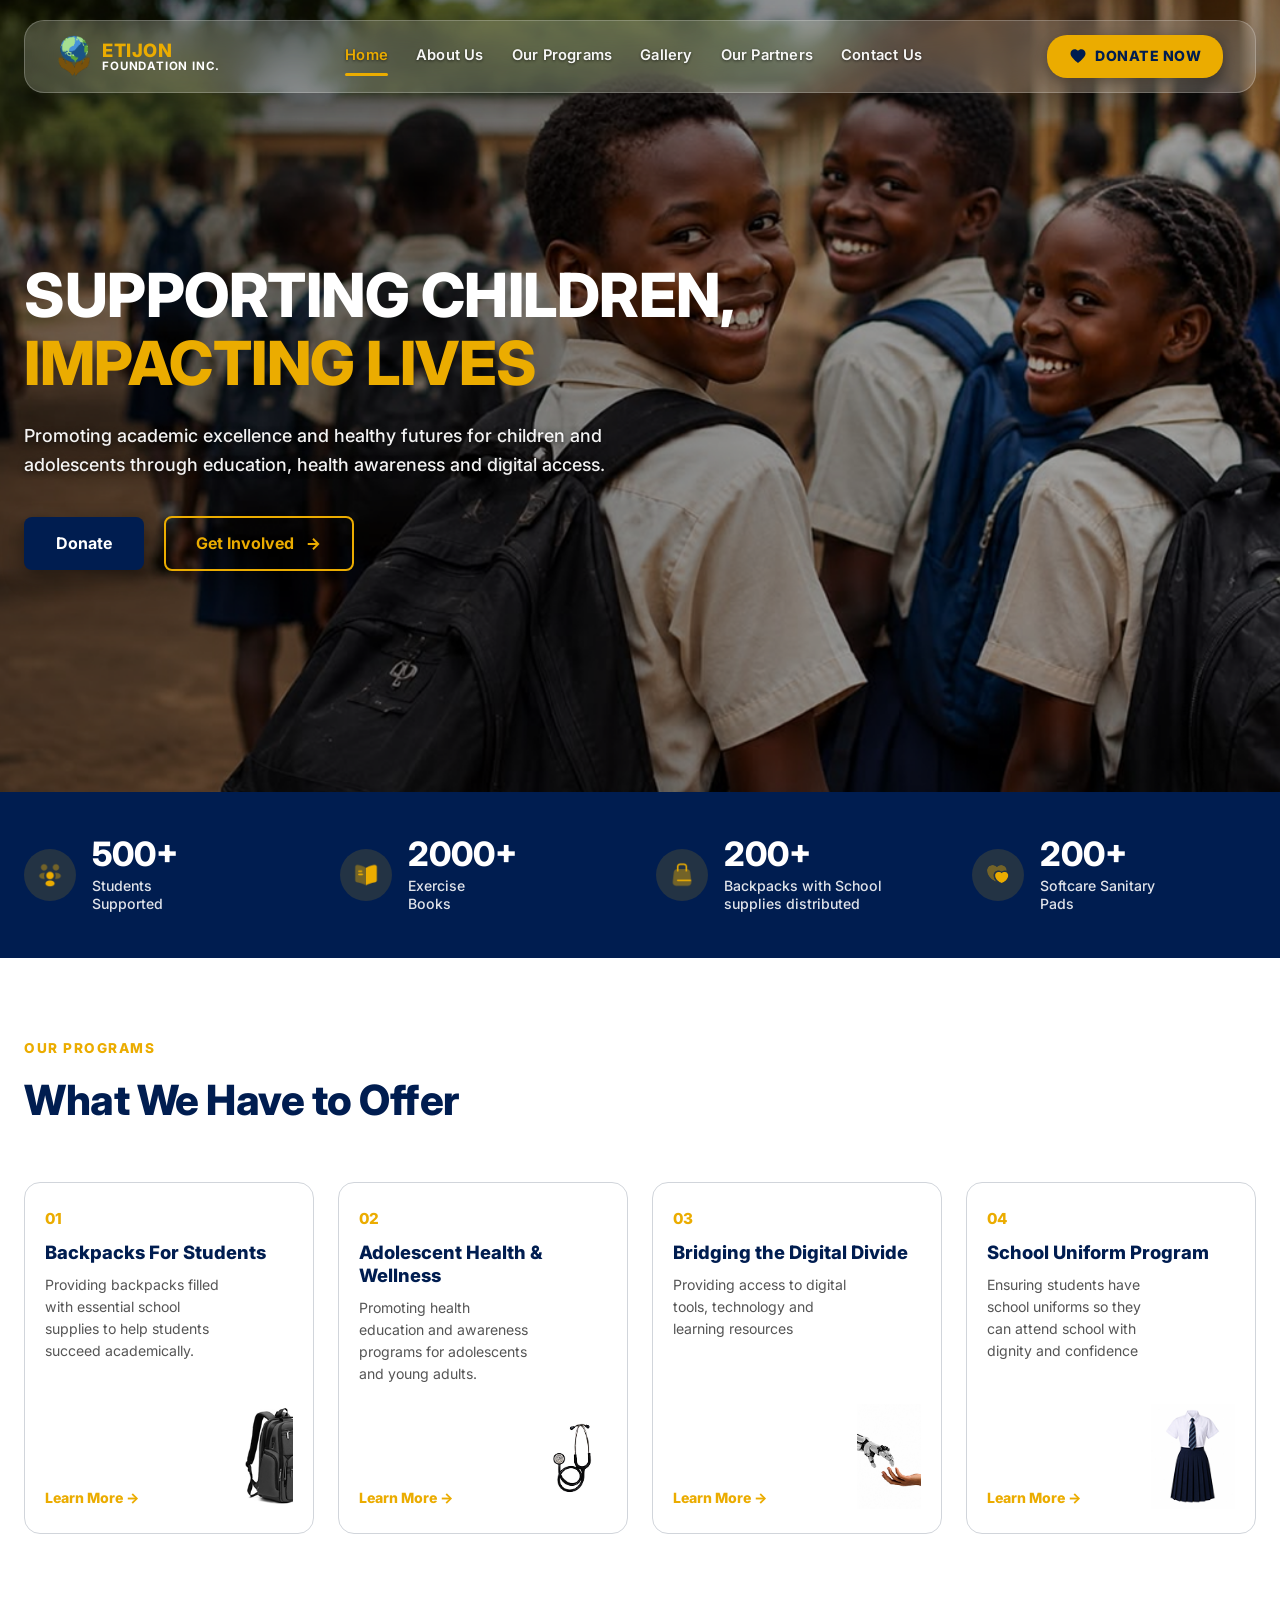
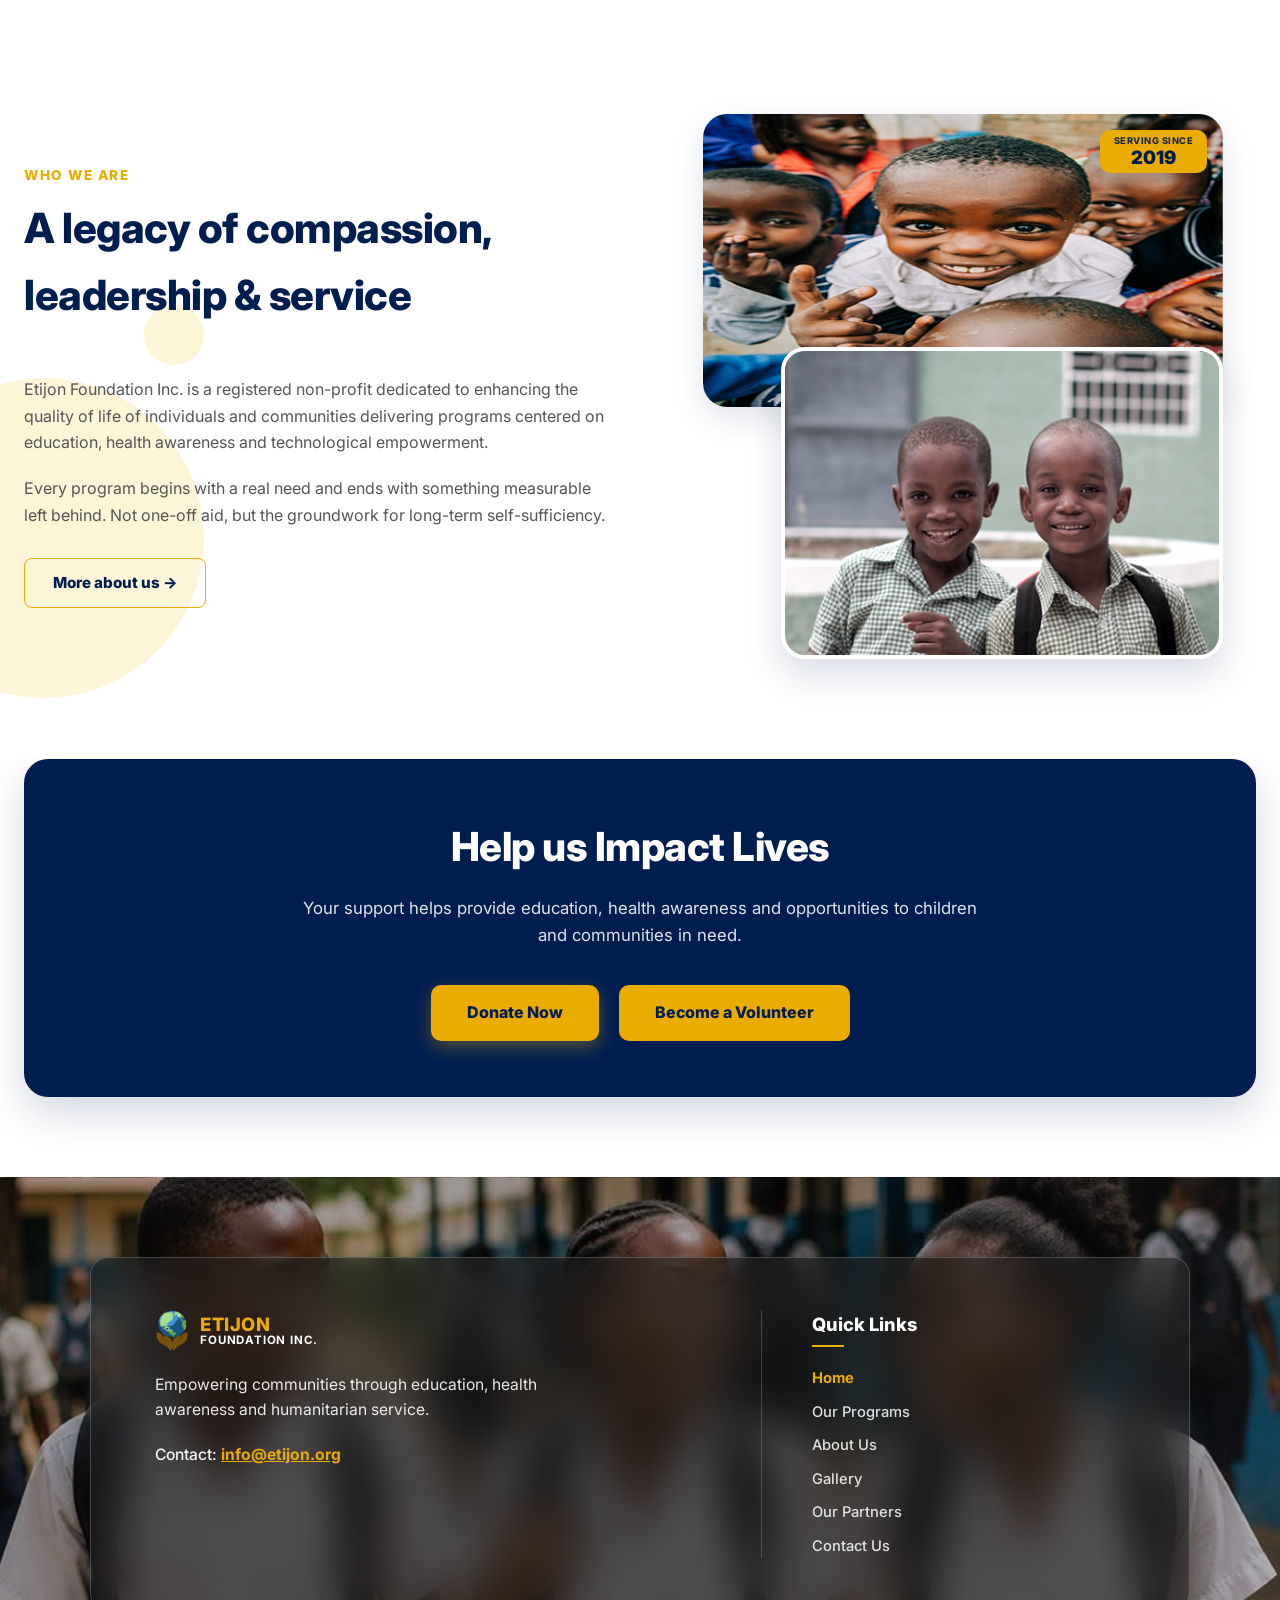
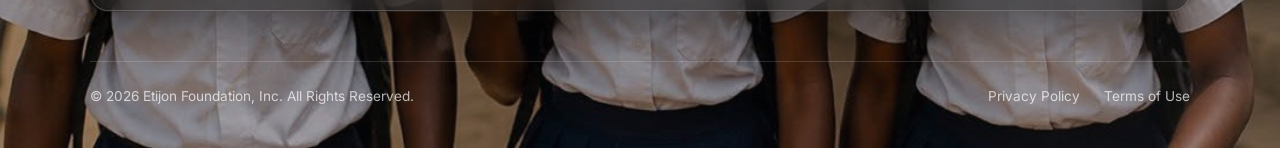
==== commit 47e898f8: "Add WHO WE ARE section with overlapping dual images (image 24 & image 26) and decorative graphics on" ====
--- a/index.html
+++ b/index.html
@@ -157,6 +157,47 @@
 
       </div>
 
+  </section>
+
+  <!-- Who We Are Section (Exact Figma Match with Overlapping Dual Images & Decorative Graphic) -->
+  <section class="home-who-we-are-section">
+    <div class="who-we-are-container">
+      
+      <!-- Left Content Column with Decorative Graphic Circles -->
+      <div class="who-we-are-left">
+        <div class="yellow-circle-bg"></div>
+        <div class="yellow-dot-bg"></div>
+        <span class="section-badge">WHO WE ARE</span>
+        <h2 class="section-heading">A legacy of compassion, leadership & service</h2>
+        <p class="who-we-are-desc">
+          Etijon Foundation Inc. is a registered non-profit dedicated to enhancing the quality of life of individuals and communities delivering programs centered on education, health awareness and technological empowerment.
+        </p>
+        <p class="who-we-are-desc">
+          Every program begins with a real need and ends with something measurable left behind. Not one-off aid, but the groundwork for long-term self-sufficiency.
+        </p>
+        <a href="about-us.html" class="btn-more-about">
+          More about us &rarr;
+        </a>
+      </div>
+
+      <!-- Right Overlapping Dual Image Stack -->
+      <div class="who-we-are-right">
+        <div class="dual-image-stack">
+          <!-- Top Image with Serving Since 2019 Badge -->
+          <div class="stack-top-card">
+            <img src="assets/images/home_who_top.png" alt="Etijon Community Impact" class="stack-img">
+            <div class="serving-since-badge">
+              <span class="badge-sub">SERVING SINCE</span>
+              <span class="badge-year">2019</span>
+            </div>
+          </div>
+          <!-- Bottom Overlapping Image -->
+          <div class="stack-bottom-card">
+            <img src="assets/images/home_who_bottom.png" alt="Students Supported" class="stack-img">
+          </div>
+        </div>
+      </div>
+
     </div>
   </section>
 
--- a/assets/css/home.css
+++ b/assets/css/home.css
@@ -343,6 +343,154 @@
   transform: translateY(-2px);
 }
 
+/* ==========================================================================
+   WHO WE ARE SECTION (EXACT FIGMA MATCH WITH OVERLAPPING DUAL IMAGES & DECORATIVE GRAPHIC)
+   ========================================================================== */
+.home-who-we-are-section {
+  padding: 80px 24px 100px;
+  background-color: #FFFFFF;
+  position: relative;
+  overflow: hidden;
+}
+
+.who-we-are-container {
+  max-width: 1280px;
+  margin: 0 auto;
+  display: grid;
+  grid-template-columns: 1fr 1fr;
+  gap: 60px;
+  align-items: center;
+  position: relative;
+}
+
+/* Left Content Column */
+.who-we-are-left {
+  position: relative;
+  z-index: 2;
+}
+
+.yellow-circle-bg {
+  position: absolute;
+  bottom: -90px;
+  left: -140px;
+  width: 320px;
+  height: 320px;
+  background-color: #FDF5D8;
+  border-radius: 50%;
+  z-index: -1;
+  pointer-events: none;
+}
+
+.yellow-dot-bg {
+  position: absolute;
+  top: 140px;
+  left: 120px;
+  width: 60px;
+  height: 60px;
+  background-color: #FDF5D8;
+  border-radius: 50%;
+  z-index: -1;
+  pointer-events: none;
+}
+
+.who-we-are-desc {
+  font-size: 1rem;
+  line-height: 1.65;
+  color: #555555;
+  margin-bottom: 20px;
+}
+
+.btn-more-about {
+  background: transparent;
+  color: var(--primary-color);
+  font-size: 0.95rem;
+  font-weight: 800;
+  padding: 12px 28px;
+  border: 1.5px solid var(--secondary-color);
+  border-radius: 8px;
+  text-decoration: none;
+  display: inline-flex;
+  align-items: center;
+  gap: 8px;
+  margin-top: 10px;
+  transition: all var(--transition-fast);
+}
+
+.btn-more-about:hover {
+  background-color: var(--secondary-color);
+  color: var(--primary-color);
+  transform: translateY(-2px);
+}
+
+/* Right Overlapping Dual Image Stack */
+.who-we-are-right {
+  position: relative;
+  z-index: 2;
+}
+
+.dual-image-stack {
+  position: relative;
+  width: 100%;
+  max-width: 520px;
+  margin: 0 auto;
+}
+
+.stack-top-card {
+  position: relative;
+  width: 100%;
+  border-radius: 24px;
+  overflow: hidden;
+  box-shadow: 0 12px 32px rgba(0, 29, 80, 0.12);
+}
+
+.stack-bottom-card {
+  position: relative;
+  width: 85%;
+  margin-left: auto;
+  margin-top: -60px;
+  border-radius: 24px;
+  overflow: hidden;
+  box-shadow: 0 16px 36px rgba(0, 29, 80, 0.16);
+  border: 4px solid #FFFFFF;
+  z-index: 3;
+}
+
+.stack-img {
+  width: 100%;
+  height: auto;
+  display: block;
+  object-fit: cover;
+}
+
+/* Serving Since 2019 Gold Badge */
+.serving-since-badge {
+  position: absolute;
+  top: 16px;
+  right: 16px;
+  background-color: var(--secondary-color);
+  color: var(--primary-color);
+  padding: 6px 14px;
+  border-radius: 10px;
+  text-align: center;
+  font-weight: 800;
+  box-shadow: 0 4px 12px rgba(0, 0, 0, 0.15);
+  line-height: 1.1;
+  display: flex;
+  flex-direction: column;
+  align-items: center;
+}
+
+.badge-sub {
+  font-size: 0.58rem;
+  letter-spacing: 0.5px;
+  opacity: 0.9;
+}
+
+.badge-year {
+  font-size: 1.15rem;
+  font-weight: 900;
+}
+
 /* Responsive Grid */
 @media (max-width: 1024px) {
   .programs-4col-grid,
@@ -351,6 +499,18 @@
   }
 }
 
+@media (max-width: 992px) {
+  .who-we-are-container {
+    grid-template-columns: 1fr;
+    gap: 40px;
+  }
+  
+  .stack-bottom-card {
+    margin-top: -40px;
+    width: 90%;
+  }
+}
+
 @media (max-width: 640px) {
   .programs-4col-grid,
   .stats-container {
